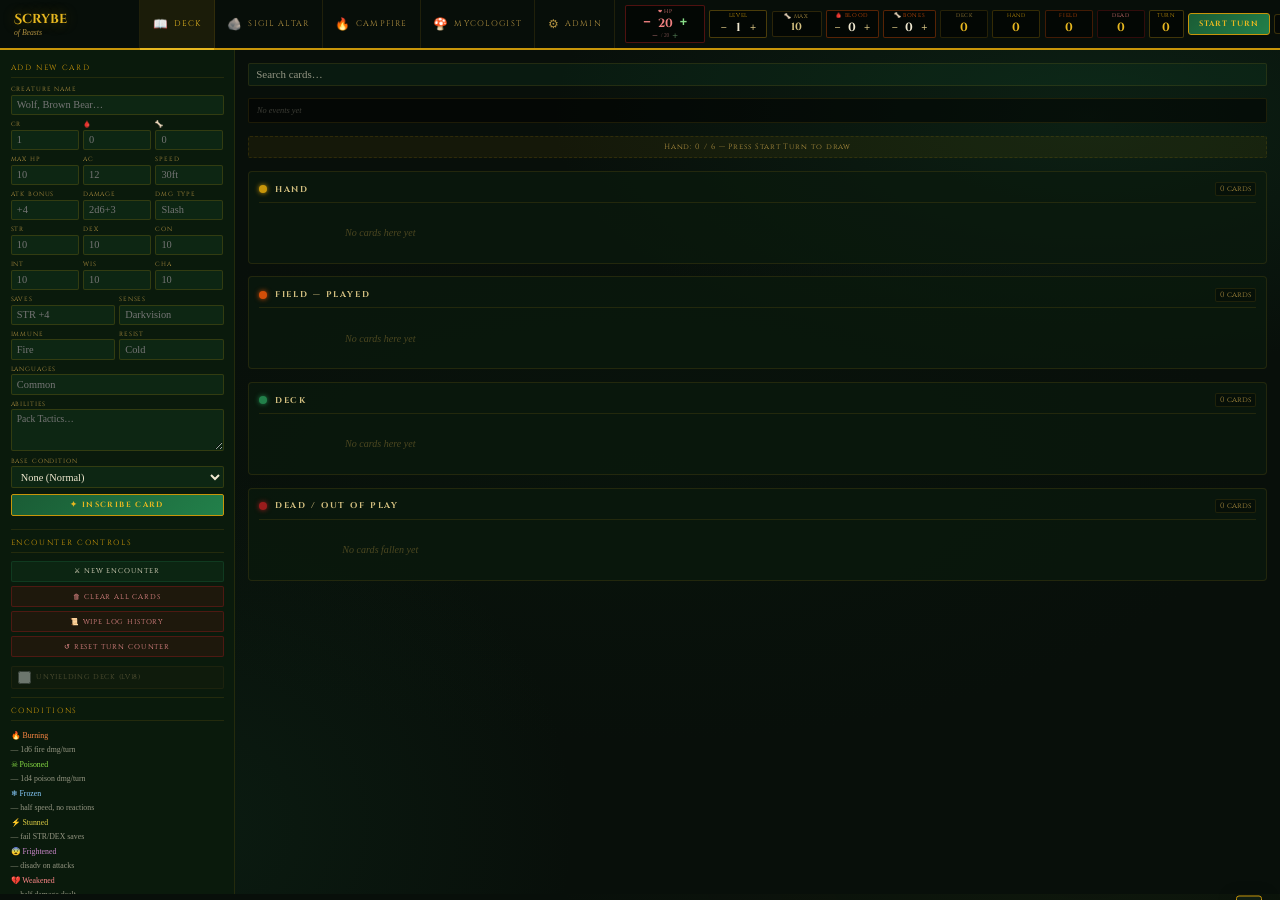
==== The Scrybe of Beasts Manager.html @ 859b5b0d "Inital ush" ====
<!DOCTYPE html>
<html lang="en">
<head>
<meta charset="UTF-8">
<meta name="viewport" content="width=device-width, initial-scale=1.0">
<title>Scrybe of Beasts</title>
<link href="https://fonts.googleapis.com/css2?family=Cinzel+Decorative:wght@700&family=Cinzel:wght@400;600;700&family=IM+Fell+English:ital@0;1&display=swap" rel="stylesheet">
<style>
/* ═══════════════════════════════════════════════════════════════════
   ROOT VARIABLES — overridable by admin page
═══════════════════════════════════════════════════════════════════ */
:root {
  --bg:#080f0a; --bg2:#0d1a10; --bg3:#111f14; --panel:#0a1a0c;
  --bord:rgba(180,140,20,0.35); --bord2:rgba(180,140,20,0.15);
  --gold:#c8960a; --gold2:#e8b820;
  --forest:#1a5c35; --canopy:#22804a;
  --ember:#d44e08; --amber:#e07020;
  --blood:#9b1c1c; --blood2:#c02020;
  --parch:#e8d8a8; --parch2:#d4c080; --parch3:#b09040;
  --ink:#1a1206; --white:#f0e8d0; --dim:rgba(240,232,208,0.6);
  --sigblue:#4a90d9; --sigblue2:#7ab8f5;
  --font-display:'Cinzel Decorative',cursive;
  --font-title:'Cinzel',serif;
  --font-body:'IM Fell English',serif;
  --font-size-base:14px;
}
*{margin:0;padding:0;box-sizing:border-box;}
html{font-size:var(--font-size-base);}

body{
  background:var(--bg);
  background-image:
    radial-gradient(ellipse 80% 60% at 15% 10%,rgba(26,92,53,.18) 0%,transparent 70%),
    radial-gradient(ellipse 60% 80% at 85% 90%,rgba(64,83,27,.12) 0%,transparent 70%);
  font-family:var(--font-body);
  color:var(--white);
  min-height:100vh;
  overflow-x:hidden;
  user-select:none;
}

/* ═══ NAV ═══════════════════════════════════════════════════════════ */
.nav {
  position:sticky; top:0; z-index:200;
  background:rgba(8,15,10,.98);
  border-bottom:2px solid var(--gold);
  display:flex; align-items:stretch;
  backdrop-filter:blur(8px);
}
.nav-brand {
  padding:.5rem 1rem;
  display:flex; flex-direction:column; justify-content:center;
  border-right:1px solid var(--bord2);
  min-width:140px;
}
.nav-brand h1{font-family:var(--font-display);font-size:.95rem;color:var(--gold2);text-shadow:0 0 14px rgba(200,150,10,.4);}
.nav-brand p{font-size:.55rem;color:var(--parch3);font-style:italic;}
.nav-tabs{display:flex;flex:1;}
.nav-tab{
  display:flex; align-items:center; gap:.35rem;
  padding:.5rem .9rem;
  font-family:var(--font-title); font-size:.58rem; letter-spacing:.14em; text-transform:uppercase;
  color:var(--parch3); cursor:pointer; border:none; background:transparent;
  border-right:1px solid var(--bord2);
  transition:all .2s; white-space:nowrap; position:relative;
}
.nav-tab:hover{color:var(--gold2);background:rgba(200,150,10,.07);}
.nav-tab.active{color:var(--gold2);background:rgba(200,150,10,.1);}
.nav-tab.active::after{
  content:''; position:absolute; bottom:-2px; left:0; right:0; height:2px;
  background:var(--gold2);
}
.nav-tab .tab-icon{font-size:.85rem;}
.nav-right{display:flex;align-items:center;gap:.3rem;padding:.35rem .7rem;margin-left:auto;}

/* resource pills in nav */
.resbox{display:flex;flex-direction:column;align-items:center;background:rgba(0,0,0,.5);border:1px solid rgba(212,78,8,.4);border-radius:2px;padding:.12rem .4rem;min-width:40px;}
.resbox label{font-family:var(--font-title);font-size:.4rem;letter-spacing:.12em;color:var(--ember);text-transform:uppercase;}
.resctr{display:flex;align-items:center;gap:.1rem;}
.resctr button{background:none;border:none;color:var(--parch2);cursor:pointer;font-size:.75rem;line-height:1;padding:0 2px;transition:color .15s;}
.resctr button:hover{color:var(--white);}
.resctr span{font-family:var(--font-title);font-size:.85rem;font-weight:700;color:var(--white);min-width:1.2rem;text-align:center;}
.turnbox{display:flex;flex-direction:column;align-items:center;background:rgba(0,0,0,.5);border:1px solid var(--bord);border-radius:2px;padding:.12rem .5rem;}
.turnbox label{font-family:var(--font-title);font-size:.4rem;letter-spacing:.12em;color:var(--gold);text-transform:uppercase;}
.tnum{font-family:var(--font-title);font-size:.85rem;font-weight:700;color:var(--gold2);min-width:1.3rem;text-align:center;}
.btn-nav{background:linear-gradient(135deg,var(--forest),var(--canopy));border:1px solid var(--gold);border-radius:3px;color:var(--gold2);cursor:pointer;font-family:var(--font-title);font-size:.54rem;font-weight:700;letter-spacing:.14em;padding:.35rem .7rem;text-transform:uppercase;white-space:nowrap;transition:all .2s;}
.btn-nav:hover{box-shadow:0 0 10px rgba(200,150,10,.3);}
.btn-nav.active{background:linear-gradient(135deg,#5a1000,#8b1a00);border-color:var(--ember);color:var(--white);animation:pred 1.8s ease-in-out infinite;}
@keyframes pred{0%,100%{box-shadow:0 0 5px rgba(212,78,8,.3);}50%{box-shadow:0 0 18px rgba(212,78,8,.7);}}

/* ═══ PAGES ══════════════════════════════════════════════════════════ */
.page{display:none;min-height:calc(100vh - 56px);}
.page.active{display:flex;}

/* ═══════════════════ DECK MANAGER PAGE ══════════════════════════════ */
#page-deck{flex-direction:row;background:radial-gradient(ellipse 70% 50% at 85% 8%,rgba(26,92,53,.22) 0%,transparent 60%),radial-gradient(ellipse 50% 70% at 15% 92%,rgba(26,92,53,.16) 0%,transparent 60%);}

aside{background:var(--panel);border-right:1px solid var(--bord2);padding:.9rem .75rem;position:sticky;top:56px;height:calc(100vh - 56px);overflow-y:auto;scrollbar-width:thin;scrollbar-color:var(--forest) transparent;width:235px;flex-shrink:0;}
.stitle{font-family:var(--font-title);font-size:.54rem;letter-spacing:.22em;color:var(--gold);text-transform:uppercase;margin-bottom:.55rem;padding-bottom:.3rem;border-bottom:1px solid var(--bord2);}
.fg{display:flex;flex-direction:column;gap:.1rem;flex:1;}
.fg label{font-family:var(--font-title);font-size:.44rem;letter-spacing:.14em;color:var(--parch3);text-transform:uppercase;}
.fg input,.fg select,.fg textarea{background:rgba(26,92,53,.2);border:1px solid rgba(200,150,10,.2);border-radius:2px;color:var(--white);font-family:var(--font-body);font-size:.74rem;padding:.26rem .38rem;width:100%;outline:none;transition:border-color .2s;}
.fg input:focus,.fg select:focus,.fg textarea:focus{border-color:rgba(200,150,10,.55);}
.fg select option{background:#0a180c;color:var(--white);}
.fg textarea{resize:vertical;min-height:42px;font-size:.68rem;}
.fr{display:flex;gap:.28rem;}
.aform{display:flex;flex-direction:column;gap:.38rem;margin-bottom:.9rem;}
.btn-add{background:linear-gradient(135deg,var(--forest),var(--canopy));border:1px solid var(--gold);border-radius:2px;color:var(--gold2);cursor:pointer;font-family:var(--font-title);font-size:.54rem;font-weight:700;letter-spacing:.18em;padding:.38rem;text-transform:uppercase;width:100%;transition:all .18s;}
.btn-add:hover{box-shadow:0 0 10px rgba(200,150,10,.2);}
.divhr{border:none;border-top:1px solid var(--bord2);margin:.58rem 0;}
.bside{width:100%;background:rgba(26,92,53,.18);border:1px solid rgba(26,92,53,.38);border-radius:2px;color:var(--white);cursor:pointer;font-family:var(--font-title);font-size:.5rem;letter-spacing:.12em;padding:.33rem;text-transform:uppercase;margin-bottom:.28rem;transition:all .18s;}
.bside:hover{background:rgba(26,92,53,.42);}
.bside.dng{background:rgba(120,20,20,.18);border-color:rgba(155,28,28,.38);color:#f09090;}
.bside.dng:hover{background:rgba(155,28,28,.38);}
.cref{font-size:.56rem;color:var(--dim);line-height:1.85;}
.cref span{display:block;}

.content{padding:.9rem;display:flex;flex-direction:column;gap:.9rem;flex:1;min-width:0;}
.sinput{width:100%;background:rgba(26,92,53,.15);border:1px solid var(--bord2);border-radius:2px;color:var(--white);font-family:var(--font-body);font-size:.78rem;padding:.33rem .55rem;outline:none;}
.sinput::placeholder{color:var(--dim);}
.logp{background:rgba(0,0,0,.5);border:1px solid var(--bord2);border-radius:2px;padding:.35rem .6rem;max-height:68px;overflow-y:auto;scrollbar-width:thin;scrollbar-color:var(--forest) transparent;}
.ll{font-size:.6rem;color:var(--dim);line-height:1.58;}
.lt{color:var(--gold);font-family:var(--font-title);font-size:.46rem;margin-right:.28rem;opacity:.7;}
.dbar{background:rgba(200,150,10,.07);border:1px dashed rgba(200,150,10,.28);border-radius:2px;text-align:center;padding:.36rem;font-family:var(--font-title);font-size:.54rem;letter-spacing:.12em;color:var(--gold);}
.dbar.full{border-color:rgba(212,78,8,.35);color:var(--ember);background:rgba(212,78,8,.06);}
.dbar.drawn{border-color:rgba(26,92,53,.4);color:var(--canopy);background:rgba(26,92,53,.07);}
.dbar.noturn{border-color:rgba(200,150,10,.15);color:var(--parch3);}

/* zones */
.zone{background:rgba(10,26,14,.7);border:1px solid var(--bord2);border-radius:4px;padding:.75rem;}
.zhd{display:flex;align-items:center;gap:.55rem;margin-bottom:.75rem;padding-bottom:.4rem;border-bottom:1px solid var(--bord2);}
.zdot{width:8px;height:8px;border-radius:50%;flex-shrink:0;}
.zone-deck .zdot{background:var(--canopy);box-shadow:0 0 5px var(--canopy);}
.zone-hand .zdot{background:var(--gold);box-shadow:0 0 5px var(--gold);}
.zone-played .zdot{background:var(--ember);box-shadow:0 0 5px var(--ember);}
.zone-dead .zdot{background:var(--blood);box-shadow:0 0 5px var(--blood);}
.zhd h2{font-family:var(--font-title);font-size:.6rem;letter-spacing:.22em;text-transform:uppercase;color:var(--parch2);flex:1;}
.zcnt{font-family:var(--font-title);font-size:.54rem;color:var(--parch3);background:rgba(0,0,0,.3);border:1px solid var(--bord2);border-radius:2px;padding:.07rem .3rem;}
.cgrid{display:grid;grid-template-columns:repeat(auto-fill,minmax(200px,1fr));gap:.65rem;}
.ez{text-align:center;font-style:italic;color:var(--parch3);opacity:.4;font-size:.72rem;padding:1rem;}

/* ═══════════════════════════════════════════════════════════════════
   CARD — shared across all pages
═══════════════════════════════════════════════════════════════════ */
.card{
  background:linear-gradient(160deg,#1c2e1c,#161e16);
  border:1px solid rgba(140,110,20,.4);
  border-radius:4px; color:var(--white);
  position:relative; overflow:hidden;
  transition:transform .15s,box-shadow .15s;
  cursor:grab;
}
.card:hover{transform:translateY(-2px);box-shadow:0 6px 20px rgba(0,0,0,.6);}
.card.combined{border-color:var(--gold);box-shadow:0 0 8px rgba(200,150,10,.25);}
.card.cdead{opacity:.7;filter:grayscale(.5);}

/* ── CARD DEATH ANIMATION (fade-to-black then out, used everywhere) ── */
@keyframes card-die-fade {
  0%   { filter:none; opacity:1; }
  30%  { filter:brightness(0) saturate(0); opacity:1; }
  60%  { filter:brightness(0) saturate(0); opacity:1; }
  100% { filter:brightness(0) saturate(0); opacity:0; transform:scale(.92); }
}
.card.dying {
  animation: card-die-fade 1.2s ease-in forwards;
  pointer-events:none;
}

/* ── CARD FLIP ANIMATION (360° horizontal flip — used for buffs) ── */
@keyframes card-flip-360 {
  0%   { transform:rotateY(0deg); }
  50%  { transform:rotateY(180deg); }
  100% { transform:rotateY(360deg); }
}
.card.flipping {
  animation: card-flip-360 .7s ease-in-out forwards;
  transform-style:preserve-3d;
}

/* condition animations */
.c-burning    { animation: card-shake-burn 2.2s ease-in-out infinite; }
.c-stunned    { animation: card-shake-stun 0.45s ease-in-out infinite; }
.c-frightened { animation: card-shake-fear 1.6s ease-in-out infinite; }
.c-weakened   { animation: card-fade-weak  3s   ease-in-out infinite; }
.c-invisible  { animation: card-fade-inv   3.2s ease-in-out infinite; }
@keyframes card-shake-burn{0%,100%{transform:translateY(0) rotate(0deg);}15%{transform:translateY(-1px) rotate(-.25deg);}30%{transform:translateY(0) rotate(.2deg);}50%{transform:translateY(-1.5px) rotate(-.3deg);}70%{transform:translateY(.5px) rotate(.15deg);}85%{transform:translateY(-1px) rotate(-.2deg);}}
@keyframes card-shake-stun{0%,100%{transform:translateX(0);}25%{transform:translateX(-2px) rotate(-.5deg);}75%{transform:translateX(2px) rotate(.5deg);}}
@keyframes card-shake-fear{0%,100%{transform:translateY(0);}10%,50%,90%{transform:translateY(-1.5px);}30%,70%{transform:translateY(.8px);}}
@keyframes card-fade-weak{0%,100%{opacity:1;}50%{opacity:.62;}}
@keyframes card-fade-inv{0%,100%{opacity:.97;}50%{opacity:.28;}}

/* ── SMOKED CARD ── */
.card.csmoked { filter:saturate(0.18) brightness(0.8); }
.card.csmoked::before { content:''; position:absolute; inset:0; pointer-events:none; z-index:1; border-radius:3px; background:radial-gradient(ellipse at 30% 80%,rgba(80,60,40,.55) 0%,transparent 55%),radial-gradient(ellipse at 70% 90%,rgba(60,50,30,.45) 0%,transparent 50%); border:1.5px solid rgba(100,80,50,.8)!important; box-shadow:inset 0 0 18px rgba(40,30,20,.6),0 0 6px rgba(60,40,20,.4); }

/* condition overlays (CSS only — classes applied dynamically) */
.cov{position:absolute;inset:0;pointer-events:none;border-radius:3px;z-index:2;}
.cov-Burning{background:linear-gradient(180deg,rgba(212,78,8,0) 55%,rgba(212,78,8,.12) 80%,rgba(212,78,8,.22) 100%);box-shadow:inset 0 0 14px rgba(212,78,8,.18),0 0 8px rgba(212,78,8,.5);border:1.5px solid rgba(212,78,8,.7);animation:ov-fire 1.8s ease-in-out infinite;}
@keyframes ov-fire{0%,100%{opacity:.8;box-shadow:inset 0 0 10px rgba(212,78,8,.15),0 0 6px rgba(212,78,8,.45);}25%{opacity:1;box-shadow:inset 0 0 20px rgba(212,78,8,.28),0 0 14px rgba(212,78,8,.7);}50%{opacity:.75;box-shadow:inset 0 0 8px rgba(212,78,8,.1),0 0 5px rgba(212,78,8,.35);}75%{opacity:1;box-shadow:inset 0 0 24px rgba(212,78,8,.32),0 0 16px rgba(212,78,8,.75);}}
.cov-Poisoned{background:linear-gradient(180deg,rgba(60,160,20,0) 40%,rgba(60,160,20,.08) 70%,rgba(60,160,20,.18) 100%);box-shadow:inset 0 0 10px rgba(60,160,20,.12),0 0 6px rgba(60,160,20,.4);border:1.5px solid rgba(80,160,40,.6);animation:ov-poison 2.8s ease-in-out infinite;}
@keyframes ov-poison{0%,100%{opacity:.7;}50%{opacity:1;box-shadow:inset 0 0 16px rgba(60,160,20,.2),0 0 12px rgba(60,160,20,.55);}}
.cov-Frozen{background:radial-gradient(ellipse at 50% 50%,rgba(100,200,255,0) 30%,rgba(100,200,255,.06) 70%,rgba(100,200,255,.16) 100%);box-shadow:inset 0 0 18px rgba(100,190,255,.15),0 0 8px rgba(100,190,255,.45);border:1.5px solid rgba(100,180,255,.65);animation:ov-freeze 3s ease-in-out infinite;}
@keyframes ov-freeze{0%,100%{opacity:.75;}50%{opacity:1;box-shadow:inset 0 0 22px rgba(100,190,255,.22),0 0 14px rgba(100,190,255,.6);}}
.cov-Stunned{background:radial-gradient(ellipse at 50% 40%,rgba(220,180,0,.1) 0%,rgba(220,180,0,0) 70%);box-shadow:inset 0 0 8px rgba(220,180,0,.12),0 0 6px rgba(220,180,0,.4);border:1.5px solid rgba(200,160,40,.65);animation:ov-stun .45s ease-in-out infinite;}
@keyframes ov-stun{0%,100%{opacity:.5;}50%{opacity:1;box-shadow:inset 0 0 20px rgba(220,200,0,.25),0 0 18px rgba(220,200,0,.6);}}
.cov-Blessed{background:radial-gradient(ellipse at 50% 50%,rgba(220,190,60,.08) 0%,rgba(220,190,60,0) 70%);box-shadow:inset 0 0 16px rgba(220,190,60,.1),0 0 10px rgba(220,190,60,.45);border:1.5px solid rgba(220,190,60,.7);animation:ov-bless 2.5s ease-in-out infinite;}
@keyframes ov-bless{0%,100%{opacity:.7;}50%{opacity:1;box-shadow:inset 0 0 22px rgba(220,190,60,.18),0 0 20px rgba(220,190,60,.65);}}
.cov-Frightened{background:radial-gradient(ellipse at 50% 100%,rgba(140,40,140,.14) 0%,rgba(140,40,140,0) 65%);box-shadow:inset 0 0 12px rgba(140,40,140,.14),0 0 7px rgba(140,40,140,.4);border:1.5px solid rgba(160,60,160,.6);animation:ov-fear 1.5s ease-in-out infinite;}
@keyframes ov-fear{0%,100%{opacity:.65;}40%{opacity:1;box-shadow:inset 0 0 18px rgba(140,40,140,.22),0 0 14px rgba(140,40,140,.6);}70%{opacity:.5;}}
.cov-Weakened{background:radial-gradient(ellipse at 50% 50%,rgba(155,28,28,.1) 0%,rgba(155,28,28,0) 70%);box-shadow:inset 0 0 10px rgba(155,28,28,.14),0 0 6px rgba(155,28,28,.38);border:1.5px solid rgba(155,28,28,.6);animation:ov-weak 3s ease-in-out infinite;}
@keyframes ov-weak{0%,100%{opacity:1;}50%{opacity:.45;}}
.cov-Regenerating{background:radial-gradient(ellipse at 50% 50%,rgba(26,160,70,.1) 0%,rgba(26,160,70,0) 68%);box-shadow:inset 0 0 14px rgba(26,160,70,.12),0 0 8px rgba(26,160,70,.42);border:1.5px solid rgba(30,160,80,.62);animation:ov-regen 2s ease-in-out infinite;}
@keyframes ov-regen{0%,100%{opacity:.6;}50%{opacity:1;box-shadow:inset 0 0 22px rgba(26,160,70,.2),0 0 16px rgba(26,160,70,.58);}}
.cov-Invisible{background:linear-gradient(125deg,rgba(140,140,220,0) 0%,rgba(140,140,220,.1) 45%,rgba(140,140,220,0) 100%);background-size:200% 200%;box-shadow:inset 0 0 10px rgba(140,140,220,.1),0 0 6px rgba(120,120,200,.35);border:1.5px solid rgba(120,120,200,.5);animation:ov-invis 3.2s ease-in-out infinite;}
@keyframes ov-invis{0%,100%{opacity:.9;background-position:0% 50%;}25%{opacity:.15;}50%{opacity:.8;background-position:100% 50%;}75%{opacity:.1;}}
.cov-Smoked{background:repeating-linear-gradient(42deg,rgba(30,20,10,0) 0px,rgba(30,20,10,.04) 2px,rgba(30,20,10,0) 4px),radial-gradient(ellipse at 50% 100%,rgba(60,40,20,.3) 0%,transparent 70%);box-shadow:inset 0 0 14px rgba(40,30,10,.35),0 0 5px rgba(60,40,20,.25);border:1.5px solid rgba(100,80,50,.7);animation:ov-smoke 4s ease-in-out infinite;z-index:3;}
@keyframes ov-smoke{0%,100%{opacity:.8;}50%{opacity:.5;}}

/* particles */
.cpart{position:absolute;pointer-events:none;z-index:3;font-size:9px;line-height:1;}
.cpart-Burning-0{bottom:2px;right:4px;animation:part-rise 2s ease-in-out infinite 0s;}
.cpart-Burning-1{bottom:6px;right:10px;animation:part-rise 2s ease-in-out infinite .5s;opacity:.6;}
.cpart-Burning-2{bottom:2px;right:16px;animation:part-rise 2s ease-in-out infinite 1s;opacity:.4;}
.cpart-Poisoned-0{top:2px;left:4px;animation:part-drip 2.5s ease-in-out infinite 0s;}
.cpart-Poisoned-1{top:2px;left:12px;animation:part-drip 2.5s ease-in-out infinite .8s;opacity:.65;}
.cpart-Frozen-0{top:3px;right:4px;animation:part-drift 3s ease-in-out infinite 0s;}
.cpart-Frozen-1{top:3px;left:4px;animation:part-drift 3s ease-in-out infinite 1s;opacity:.55;}
.cpart-Stunned-0{top:2px;left:2px;animation:part-zap .45s ease-in-out infinite 0s;}
.cpart-Stunned-1{bottom:2px;right:2px;animation:part-zap .45s ease-in-out infinite .22s;opacity:.6;}
.cpart-Blessed-0{top:2px;right:3px;animation:part-spin 3s linear infinite 0s;}
.cpart-Blessed-1{bottom:2px;left:3px;animation:part-spin 3s linear infinite 1.5s;opacity:.6;}
.cpart-Frightened-0{bottom:2px;left:3px;animation:part-throb 1.5s ease-in-out infinite 0s;}
.cpart-Frightened-1{top:2px;right:3px;animation:part-throb 1.5s ease-in-out infinite .75s;opacity:.55;}
.cpart-Weakened-0{top:2px;right:4px;animation:part-drip 3s ease-in-out infinite 0s;}
.cpart-Weakened-1{top:2px;right:12px;animation:part-drip 3s ease-in-out infinite 1.2s;opacity:.6;}
.cpart-Regenerating-0{bottom:2px;left:4px;animation:part-rise 2s ease-in-out infinite 0s;}
.cpart-Regenerating-1{bottom:6px;left:12px;animation:part-rise 2s ease-in-out infinite .7s;opacity:.6;}
.cpart-Invisible-0{top:2px;right:3px;animation:part-ghost 3.2s ease-in-out infinite 0s;}
.cpart-Invisible-1{bottom:2px;left:3px;animation:part-ghost 3.2s ease-in-out infinite 1.6s;opacity:.5;}
.cpart-Smoked-0{bottom:3px;left:20%;animation:smoke-rise 3s ease-in-out infinite 0s;}
.cpart-Smoked-1{bottom:3px;left:50%;animation:smoke-rise 3s ease-in-out infinite 1s;opacity:.7;}
.cpart-Smoked-2{bottom:3px;left:75%;animation:smoke-rise 3s ease-in-out infinite 1.8s;opacity:.5;}
@keyframes part-rise{0%,100%{transform:translateY(0);opacity:.7;}50%{transform:translateY(-5px);opacity:.2;}}
@keyframes part-drip{0%,100%{transform:translateY(0);opacity:.8;}50%{transform:translateY(5px);opacity:.2;}}
@keyframes part-drift{0%,100%{transform:translateX(0);opacity:.7;}50%{transform:translateX(4px);opacity:.25;}}
@keyframes part-zap{0%,100%{opacity:.8;transform:scale(1);}50%{opacity:.1;transform:scale(1.4);}}
@keyframes part-spin{0%{transform:rotate(0deg);}100%{transform:rotate(360deg);}}
@keyframes part-throb{0%,100%{transform:scale(1);opacity:.7;}50%{transform:scale(1.3);opacity:1;}}
@keyframes part-ghost{0%,100%{opacity:.7;}50%{opacity:.05;}}
@keyframes smoke-rise{0%{transform:translateY(0) scaleX(1);opacity:.8;}40%{transform:translateY(-8px) scaleX(1.3);opacity:.5;}80%{transform:translateY(-16px) scaleX(1.8);opacity:.15;}100%{transform:translateY(-20px) scaleX(2);opacity:0;}}

/* card parts */
.ctop{background:rgba(0,0,0,.45);padding:.3rem .48rem;display:flex;justify-content:space-between;align-items:flex-start;gap:.28rem;border-bottom:1px solid rgba(140,110,20,.3);}
.cname{font-family:var(--font-title);font-size:.64rem;font-weight:700;color:var(--gold2);letter-spacing:.04em;line-height:1.2;flex:1;}
.cbadges{display:flex;flex-direction:column;gap:2px;align-items:flex-end;}
.badge{font-family:var(--font-title);font-size:.38rem;letter-spacing:.08em;text-transform:uppercase;padding:1px 3px;border-radius:2px;font-weight:700;white-space:nowrap;}
.badge-comb{background:rgba(212,78,8,.7);color:#fff;}
.badge-bc{font-size:.38rem;padding:1px 3px;border-radius:2px;font-family:var(--font-title);font-weight:700;letter-spacing:.07em;text-transform:uppercase;}
.badge-smoked{background:rgba(80,60,30,.85);color:#c8a870;font-family:var(--font-title);font-size:.38rem;letter-spacing:.08em;text-transform:uppercase;padding:1px 4px;border-radius:2px;font-weight:700;white-space:nowrap;border:1px solid rgba(120,90,40,.5);}
.ccost{background:rgba(0,0,0,.3);padding:.22rem .48rem;display:flex;gap:.55rem;border-bottom:1px solid rgba(140,110,20,.2);flex-wrap:wrap;}
.ci{display:flex;align-items:center;gap:.18rem;}
.cl{font-family:var(--font-title);font-size:.4rem;letter-spacing:.1em;text-transform:uppercase;color:var(--parch3);}
.vb{color:#e05050;font-family:var(--font-title);font-size:.65rem;font-weight:700;}
.vo{color:#c0a060;font-family:var(--font-title);font-size:.65rem;font-weight:700;}
.vg{color:#80c080;font-family:var(--font-title);font-size:.65rem;font-weight:700;}
.cbody{padding:.38rem .48rem;display:flex;flex-direction:column;gap:.26rem;}
.sgrid{display:grid;grid-template-columns:repeat(4,1fr);gap:.1rem;background:rgba(0,0,0,.35);border-radius:2px;padding:.22rem;}
.estats{display:grid;grid-template-columns:repeat(3,1fr);gap:.1rem;background:rgba(0,0,0,.22);border-radius:2px;padding:.2rem;border:1px solid rgba(140,110,20,.1);}
.si{display:flex;flex-direction:column;align-items:center;gap:1px;}
.sk{font-family:var(--font-title);font-size:.38rem;letter-spacing:.08em;text-transform:uppercase;color:var(--parch3);}
.sv{font-family:var(--font-title);font-size:.7rem;font-weight:700;color:var(--parch2);line-height:1;}
.hpa{display:flex;align-items:center;gap:.28rem;}
.hplbl{font-family:var(--font-title);font-size:.4rem;letter-spacing:.1em;text-transform:uppercase;color:var(--parch3);white-space:nowrap;}
.hpw{flex:1;height:5px;background:rgba(0,0,0,.4);border-radius:3px;overflow:hidden;}
.hpb{height:100%;background:linear-gradient(90deg,var(--blood),var(--blood2));border-radius:3px;transition:width .25s;}
.hpc{display:flex;align-items:center;gap:.12rem;}
.hpc button{background:none;border:1px solid rgba(255,255,255,.15);border-radius:2px;cursor:pointer;font-size:.58rem;width:14px;height:14px;display:flex;align-items:center;justify-content:center;color:var(--parch2);transition:background .1s;}
.hpc button:hover{background:rgba(255,255,255,.1);}
.hpv{font-family:var(--font-title);font-size:.64rem;font-weight:700;min-width:1.25rem;text-align:center;color:#f08080;}
.abils{font-size:.6rem;font-style:italic;color:var(--parch2);line-height:1.48;border-top:1px solid rgba(140,110,20,.18);padding-top:.22rem;}
.sigab{color:var(--sigblue2);font-weight:600;}
.ctag{font-family:var(--font-title);font-size:.4rem;letter-spacing:.09em;text-transform:uppercase;padding:2px 4px;border-radius:2px;font-weight:700;}
.cn-Normal{background:rgba(26,92,53,.25);color:#80d080;}
.cn-Burning{background:rgba(212,78,8,.25);color:#ff8844;}
.cn-Poisoned{background:rgba(60,130,30,.3);color:#88dd44;}
.cn-Frozen{background:rgba(80,150,220,.25);color:#88ccff;}
.cn-Stunned{background:rgba(200,160,20,.25);color:#ddcc44;}
.cn-Frightened{background:rgba(140,50,140,.3);color:#cc88cc;}
.cn-Weakened{background:rgba(155,28,28,.3);color:#ff8888;}
.cn-Blessed{background:rgba(220,190,60,.25);color:#ffdd88;}
.cn-Regenerating{background:rgba(26,140,60,.3);color:#66ff99;}
.cn-Invisible{background:rgba(100,100,180,.25);color:#aaaaff;}
.csel{flex:1;background:rgba(0,0,0,.4);border:1px solid rgba(140,110,20,.22);border-radius:2px;color:var(--white);font-family:var(--font-body);font-size:.6rem;padding:.15rem .3rem;outline:none;cursor:pointer;}
.csel option{background:#0a180c;}
.cstack{display:flex;flex-direction:column;gap:.22rem;}
.cstack-row{display:flex;align-items:center;gap:.28rem;flex-wrap:wrap;}
.cdur{font-family:var(--font-title);font-size:.42rem;color:var(--amber);background:rgba(0,0,0,.3);border:1px solid rgba(224,112,32,.3);border-radius:2px;padding:2px 5px;white-space:nowrap;}
.cdur.infinite{color:var(--parch3);border-color:rgba(180,140,20,.25);}
.cdur.expiring{color:#ff8844;border-color:rgba(212,78,8,.5);}
.rem-cond{background:none;border:none;color:#f08080;cursor:pointer;font-size:.65rem;line-height:1;padding:0 2px;opacity:.7;}
.rem-cond:hover{opacity:1;}
.addcond{display:flex;gap:.22rem;margin-top:.12rem;}
.addcond select{flex:2;background:rgba(0,0,0,.4);border:1px solid rgba(140,110,20,.2);border-radius:2px;color:var(--white);font-family:var(--font-body);font-size:.6rem;padding:.15rem .28rem;outline:none;}
.addcond select option{background:#0a180c;}
.addcond input{flex:1;background:rgba(0,0,0,.4);border:1px solid rgba(140,110,20,.2);border-radius:2px;color:var(--white);font-family:var(--font-title);font-size:.6rem;padding:.15rem .28rem;outline:none;min-width:0;}
.addcond button{background:rgba(26,92,53,.3);border:1px solid rgba(26,92,53,.5);border-radius:2px;color:var(--parch2);cursor:pointer;font-family:var(--font-title);font-size:.5rem;padding:.15rem .32rem;transition:all .15s;white-space:nowrap;}
.addcond button:hover{background:rgba(26,92,53,.55);}
.acb{display:flex;align-items:center;gap:.22rem;flex-wrap:wrap;}
.al{font-family:var(--font-title);font-size:.38rem;letter-spacing:.08em;text-transform:uppercase;color:var(--parch3);}
.ap{width:11px;height:11px;border-radius:50%;border:1.5px solid var(--forest);cursor:pointer;transition:all .15s;background:transparent;}
.ap.used{background:var(--forest);}
.ap.rea{border-color:var(--amber);}
.ap.rea.used{background:var(--amber);}
.cbtns{display:flex;gap:.2rem;padding:.28rem .48rem;background:rgba(0,0,0,.3);border-top:1px solid rgba(140,110,20,.13);flex-wrap:wrap;}
.cbtns button{background:rgba(26,92,53,.18);border:1px solid rgba(26,92,53,.32);border-radius:2px;color:var(--parch2);cursor:pointer;font-family:var(--font-title);font-size:.44rem;letter-spacing:.07em;padding:.18rem .3rem;text-transform:uppercase;transition:all .14s;flex:1;min-width:28px;display:flex;align-items:center;justify-content:center;gap:2px;}
.cbtns button:hover{background:rgba(26,92,53,.42);color:var(--white);}
.cb-d{background:rgba(120,20,20,.18)!important;border-color:rgba(155,28,28,.32)!important;color:#f08080!important;}
.cb-d:hover{background:rgba(155,28,28,.38)!important;}
.cb-g{background:rgba(180,130,10,.13)!important;border-color:rgba(200,150,10,.28)!important;color:var(--gold)!important;}
.cb-g:hover{background:rgba(200,150,10,.28)!important;color:var(--gold2)!important;}
.cb-k{background:rgba(120,20,20,.2)!important;border-color:rgba(180,30,30,.42)!important;color:#ff7070!important;}
.cb-k:hover{background:rgba(155,28,28,.38)!important;}
.ksym{width:10px;height:12px;display:inline-block;vertical-align:middle;}
.effbar{font-size:.53rem;color:#f0a060;padding:.1rem .48rem;background:rgba(212,78,8,.07);border-top:1px dashed rgba(212,78,8,.2);}
.miscrow{font-size:.52rem;color:var(--dim);line-height:1.6;border-top:1px solid rgba(140,110,20,.1);padding-top:.2rem;}
.miscrow strong{color:var(--parch3);font-style:normal;}

/* campfire result flash */
.campfire-result{position:absolute;inset:0;display:flex;align-items:center;justify-content:center;background:rgba(0,0,0,.75);border-radius:3px;font-family:var(--font-display);font-size:1rem;font-weight:700;pointer-events:none;z-index:10;animation:cfresult-pop .6s ease-out forwards;color:var(--gold2);}
@keyframes cfresult-pop{0%{opacity:0;transform:scale(.7);}30%{opacity:1;transform:scale(1.1);}70%{opacity:1;transform:scale(1);}100%{opacity:0;transform:scale(1);}}

/* dragging */
.card.dragging{opacity:.4;cursor:grabbing;}
.card.drag-over{outline:2px dashed var(--gold2);outline-offset:2px;}
.drop-slot{min-height:120px;border:2px dashed rgba(200,150,10,.3);border-radius:6px;display:flex;align-items:center;justify-content:center;transition:all .2s;position:relative;}
.drop-slot.active{border-color:var(--gold2);background:rgba(200,150,10,.08);}
.drop-slot .slot-label{font-family:var(--font-title);font-size:.6rem;letter-spacing:.15em;color:var(--parch3);text-transform:uppercase;opacity:.6;pointer-events:none;}

/* ═══════════════════ PAGE BLACKOUT ══════════════════════════════════ */
.page-blackout{position:fixed;inset:0;background:#000;z-index:1000;pointer-events:none;opacity:0;transition:opacity .6s;}
.page-blackout.dark{opacity:1;}

/* ═══════════════════════════════════════════════════════════════════
   SIGIL PAGE
═══════════════════════════════════════════════════════════════════ */
#page-sigil{flex-direction:column;background:radial-gradient(ellipse 60% 40% at 50% 15%,rgba(0,200,240,.09) 0%,transparent 55%),radial-gradient(ellipse 40% 50% at 30% 75%,rgba(0,160,200,.05) 0%,transparent 55%),radial-gradient(ellipse at 50% 20%,rgba(20,10,5,0) 0%,rgba(5,3,2,1) 100%);}

.sigil-arena{
  flex:1; display:flex; flex-direction:column; align-items:center;
  padding:1.5rem 1rem 1rem;
  position:relative;
  background:
    radial-gradient(ellipse 80% 40% at 50% 30%, rgba(30,20,10,.9) 0%, transparent 100%),
    url("data:image/svg+xml,%3Csvg width='4' height='4' viewBox='0 0 4 4' xmlns='http://www.w3.org/2000/svg'%3E%3Crect width='1' height='1' fill='rgba(180,120,40,0.03)'/%3E%3C/svg%3E");
}

.sigil-title{font-family:var(--font-display);font-size:1.6rem;color:var(--ember);text-shadow:0 0 30px rgba(212,78,8,.5),0 2px 4px rgba(0,0,0,.8);letter-spacing:.06em;margin-bottom:1.5rem;text-align:center;}

/* Stone altar — built with CSS inspired by the screenshot */
.altar-wrap{
  position:relative;
  width:480px; max-width:96vw;
  display:flex; flex-direction:column; align-items:center;
  gap:.8rem;
  margin-bottom:1.5rem;
}

.altar-bg{
  position:absolute; top:-20px; left:50%; transform:translateX(-50%);
  width:520px; max-width:98vw; height:340px;
  background:
    radial-gradient(ellipse 90% 60% at 50% 60%, rgba(40,35,28,.95) 0%, rgba(20,18,14,.98) 70%, transparent 100%);
  border-radius:50%;
  pointer-events:none; z-index:0;
}

.altar-stones{
  position:relative; z-index:1;
  display:flex; align-items:center; justify-content:center;
  gap:2rem; width:100%;
}

/* The main large centre stone */
.stone-center{
  position:relative;
  width:200px; height:200px;
  background:
    radial-gradient(ellipse at 35% 30%, rgba(100,95,85,.9) 0%, rgba(60,55,45,.95) 40%, rgba(40,38,30,1) 100%);
  clip-path:polygon(10% 5%, 90% 3%, 97% 15%, 100% 50%, 95% 85%, 75% 97%, 25% 98%, 5% 88%, 0% 50%, 3% 15%);
  display:flex; flex-direction:column; align-items:center; justify-content:center;
  box-shadow:
    inset -4px -8px 20px rgba(0,0,0,.6),
    inset 3px 3px 10px rgba(120,110,80,.15),
    0 8px 30px rgba(0,0,0,.8),
    0 0 60px rgba(0,0,0,.5);
}

/* Engraving box on centre stone */
.stone-center::before{
  content:'';
  position:absolute;
  width:100px; height:120px;
  border:2px solid rgba(80,70,50,.6);
  border-radius:4px;
  box-shadow:inset 0 0 8px rgba(0,0,0,.5);
  top:50%; left:50%; transform:translate(-50%,-52%);
}

/* Sacrifice symbol engraving */
.stone-engraving{
  position:relative; z-index:1;
  color:rgba(60,50,35,.9);
  filter:drop-shadow(0 1px 1px rgba(0,0,0,.8));
}

/* Side stones */
.stone-side{
  position:relative;
  width:80px; height:110px;
  background:
    radial-gradient(ellipse at 35% 30%, rgba(90,85,75,.9) 0%, rgba(55,50,40,.95) 50%, rgba(35,33,25,1) 100%);
  clip-path:polygon(15% 5%, 85% 8%, 95% 25%, 98% 75%, 85% 95%, 15% 97%, 3% 78%, 2% 25%);
  box-shadow:
    inset -3px -6px 14px rgba(0,0,0,.5),
    inset 2px 2px 6px rgba(100,90,65,.12),
    0 6px 20px rgba(0,0,0,.7);
  display:flex; align-items:center; justify-content:center;
  font-size:.55rem;
}

.stone-small{
  width:55px; height:75px;
  background:
    radial-gradient(ellipse at 35% 30%, rgba(80,75,65,.9) 0%, rgba(50,46,36,.95) 50%, rgba(30,28,22,1) 100%);
  clip-path:polygon(20% 8%, 80% 6%, 94% 30%, 95% 70%, 80% 94%, 20% 96%, 5% 72%, 4% 28%);
  box-shadow:inset -2px -4px 10px rgba(0,0,0,.5),0 4px 14px rgba(0,0,0,.6);
  display:flex; align-items:center; justify-content:center;
  font-size:.45rem;
}

/* Altar base platform */
.altar-base{
  width:380px; max-width:90vw; height:28px;
  background:
    linear-gradient(180deg, rgba(55,50,38,1) 0%, rgba(35,32,24,1) 100%);
  clip-path:polygon(2% 0%, 98% 0%, 100% 100%, 0% 100%);
  box-shadow:0 6px 20px rgba(0,0,0,.8),inset 0 1px 0 rgba(120,100,60,.2);
  position:relative; z-index:0;
  margin-top:-8px;
}

/* Drop slots on the altar stones */
.altar-slot{
  position:absolute;
  width:88%; height:85%;
  display:flex; align-items:center; justify-content:center;
  z-index:2;
}
.altar-slot .slot-label{
  font-family:var(--font-title); font-size:.52rem; letter-spacing:.12em;
  color:rgba(180,150,80,.5); text-transform:uppercase; text-align:center;
  pointer-events:none; line-height:1.4;
}
.altar-slot.has-card .slot-label{display:none;}
.altar-slot.has-card{pointer-events:none;}

/* Placed card in slot — mini version */
.slot-card-mini{
  width:90px; border-radius:3px; overflow:hidden;
  border:1px solid rgba(200,150,10,.5);
  background:linear-gradient(160deg,#1c2e1c,#161e16);
  cursor:pointer;
  box-shadow:0 2px 8px rgba(0,0,0,.6);
  transition:all .2s;
  font-size:.75rem;
}
.slot-card-mini .scm-name{font-family:var(--font-title);font-size:.55rem;padding:.2rem .3rem;background:rgba(0,0,0,.4);border-bottom:1px solid rgba(140,110,20,.3);color:var(--gold2);white-space:nowrap;overflow:hidden;text-overflow:ellipsis;}
.slot-card-mini .scm-hp{font-family:var(--font-title);font-size:.55rem;padding:.15rem .3rem;color:#f08080;}
.slot-card-mini .scm-cost{font-family:var(--font-title);font-size:.48rem;padding:.1rem .3rem;color:var(--parch3);}
.slot-card-mini:hover{transform:scale(1.05);}

/* Sacrifice button below centre stone */
.sacrifice-btn{
  position:relative; z-index:3;
  width:64px; height:64px; border-radius:50%;
  background:radial-gradient(ellipse at 40% 35%, rgba(120,20,10,.95) 0%, rgba(80,10,5,.98) 60%, rgba(50,5,3,1) 100%);
  border:2px solid rgba(180,30,20,.6);
  cursor:not-allowed; display:flex; align-items:center; justify-content:center;
  box-shadow:0 4px 16px rgba(0,0,0,.7),inset 0 1px 2px rgba(220,80,50,.2);
  transition:all .3s;
  color:rgba(180,80,60,.4);
  margin-top:.5rem;
}
.sacrifice-btn.ready{
  cursor:pointer;
  border-color:rgba(220,80,50,.8);
  color:rgba(220,80,50,.9);
  box-shadow:0 4px 20px rgba(0,0,0,.7),0 0 20px rgba(200,50,20,.3),inset 0 1px 2px rgba(220,80,50,.3);
  animation:sacrifice-pulse 2s ease-in-out infinite;
}
@keyframes sacrifice-pulse{0%,100%{box-shadow:0 4px 20px rgba(0,0,0,.7),0 0 15px rgba(200,50,20,.2);}50%{box-shadow:0 4px 24px rgba(0,0,0,.7),0 0 30px rgba(200,50,20,.5);}}

/* Sacrifice card animation — draw the symbol, then fade */
@keyframes sac-draw{
  0%{stroke-dashoffset:400;opacity:0;}
  20%{opacity:1;}
  70%{stroke-dashoffset:0;opacity:1;}
  100%{stroke-dashoffset:0;opacity:1;}
}
@keyframes sac-fade{
  0%{opacity:1;filter:none;}
  40%{opacity:1;filter:brightness(0) saturate(0);}
  100%{opacity:0;filter:brightness(0) saturate(0);transform:scale(.85);}
}
.card.sacrificing{animation:sac-fade 1.4s ease-in forwards;}
.sac-symbol-overlay{
  position:absolute;inset:0;display:flex;align-items:center;justify-content:center;
  z-index:20;pointer-events:none;
}
.sac-symbol-overlay svg{
  width:60%; height:60%;
}
.sac-symbol-overlay svg path,
.sac-symbol-overlay svg line{
  stroke:#c02020; stroke-width:2.5; fill:none; stroke-linecap:round;
  stroke-dasharray:400; stroke-dashoffset:400;
  animation:sac-draw .8s ease-out .2s forwards;
}

/* ability extract panel */
.extract-panel{
  background:rgba(15,10,5,.9); border:1px solid rgba(140,100,40,.3);
  border-radius:6px; padding:1rem; width:480px; max-width:96vw;
  display:none; flex-direction:column; gap:.6rem;
}
.extract-panel.visible{display:flex;}
.extract-panel h3{font-family:var(--font-title);font-size:.7rem;letter-spacing:.18em;color:var(--amber);text-transform:uppercase;}
.extract-list{display:flex;flex-direction:column;gap:.3rem;}
.extract-option{
  display:flex; align-items:center; gap:.5rem;
  background:rgba(26,92,53,.15); border:1px solid rgba(26,92,53,.3);
  border-radius:3px; padding:.3rem .5rem; cursor:pointer; transition:all .2s;
  font-family:var(--font-body); font-size:.72rem; color:var(--parch2);
}
.extract-option:hover,.extract-option.selected{background:rgba(200,150,10,.15);border-color:rgba(200,150,10,.4);color:var(--gold2);}
.extract-option input[type=radio]{accent-color:var(--gold);margin:0;}

/* sigil deck below */
.sigil-deck-area{
  width:100%; max-width:900px;
  padding:.5rem 1rem;
  background:rgba(5,5,3,.6);
  border-top:1px solid rgba(140,110,20,.15);
}
.sigil-deck-area h4{font-family:var(--font-title);font-size:.6rem;letter-spacing:.18em;color:var(--parch3);text-transform:uppercase;margin-bottom:.5rem;}
.sigil-card-strip{display:flex;gap:.5rem;flex-wrap:wrap;padding:.3rem 0;}

/* ═══════════════════════════════════════════════════════════════════
   CAMPFIRE PAGE
═══════════════════════════════════════════════════════════════════ */
#page-campfire{
  flex-direction:column; align-items:center;
  background:#000; position:relative; overflow:hidden;
}

.campfire-bg{
  position:absolute; inset:0;
  background:radial-gradient(ellipse 60% 80% at 50% 100%, rgba(180,60,0,.25) 0%, rgba(100,30,0,.12) 40%, transparent 70%);
  pointer-events:none; z-index:0;
  opacity:0; transition:opacity 1.5s ease;
}
.campfire-bg.lit{opacity:1;}

/* Ground texture */
.campfire-ground{
  position:absolute; bottom:0; left:0; right:0; height:40%;
  background:linear-gradient(0deg, rgba(30,20,8,.95) 0%, rgba(20,12,4,.9) 60%, transparent 100%);
  pointer-events:none; z-index:1;
}

/* fire glow pulse */
@keyframes fire-glow{
  0%,100%{filter:brightness(1) drop-shadow(0 0 20px rgba(220,100,0,.5));}
  33%{filter:brightness(1.15) drop-shadow(0 0 40px rgba(240,140,0,.7));}
  66%{filter:brightness(.9) drop-shadow(0 0 15px rgba(200,80,0,.4));}
}

.campfire-center{
  position:relative; z-index:2;
  display:flex; flex-direction:column; align-items:center;
  padding-top:3rem; gap:1rem;
  width:100%;
}

.campfire-img-wrap{
  position:relative;
  width:160px; height:160px;
  display:flex; align-items:center; justify-content:center;
  opacity:0; transition:opacity 1.5s ease .5s;
}
.campfire-img-wrap.lit{opacity:1;animation:fire-glow 2.5s ease-in-out infinite;}
.campfire-img-wrap img{width:100%; height:100%; object-fit:contain; filter:invert(1) sepia(1) saturate(3) hue-rotate(10deg);}

/* Campfire floor glow */
.fire-glow-ring{
  position:absolute; bottom:-20px; left:50%; transform:translateX(-50%);
  width:200px; height:40px;
  background:radial-gradient(ellipse, rgba(220,100,0,.4) 0%, transparent 70%);
  pointer-events:none;
  opacity:0; transition:opacity 1.5s ease .5s;
}
.campfire-img-wrap.lit ~ .fire-glow-ring{opacity:1;}

.campfire-slot-area{
  position:relative; z-index:2;
  display:flex; flex-direction:column; align-items:center; gap:.5rem;
}
.campfire-drop-label{
  font-family:var(--font-title); font-size:.6rem; letter-spacing:.14em;
  color:rgba(200,130,50,.6); text-transform:uppercase;
  opacity:0; transition:opacity 1.5s ease .8s;
}
.campfire-drop-label.lit{opacity:1;}

/* Choose button */
.campfire-choose-btn{
  font-family:var(--font-title); font-size:.65rem; letter-spacing:.18em;
  padding:.5rem 1.2rem; text-transform:uppercase; cursor:not-allowed;
  background:rgba(80,40,10,.4); border:1px solid rgba(120,60,20,.3);
  border-radius:3px; color:rgba(180,100,40,.3);
  transition:all .3s; position:relative; z-index:2;
}
.campfire-choose-btn.lit-and-ready{
  cursor:pointer;
  background:linear-gradient(135deg, rgba(180,60,0,.7), rgba(220,100,10,.6));
  border-color:rgba(240,140,40,.7);
  color:var(--gold2);
  box-shadow:0 0 20px rgba(200,80,0,.4);
  animation:cf-btn-glow 2s ease-in-out infinite;
}
@keyframes cf-btn-glow{0%,100%{box-shadow:0 0 15px rgba(200,80,0,.35);}50%{box-shadow:0 0 30px rgba(220,120,0,.6);}}

/* campfire card on fire */
.slot-on-fire{
  position:relative;
  filter:drop-shadow(0 0 8px rgba(220,100,0,.6));
}
.slot-on-fire::after{
  content:'🔥';
  position:absolute; top:-14px; left:50%; transform:translateX(-50%);
  font-size:18px; animation:fire-flicker 1s ease-in-out infinite;
}
@keyframes fire-flicker{0%,100%{transform:translateX(-50%) scaleY(1);}50%{transform:translateX(-50%) scaleY(1.2);}}

.campfire-deck-area{
  position:relative; z-index:2;
  width:100%; max-width:900px;
  padding:.5rem 1rem;
  background:rgba(5,3,1,.7);
  border-top:1px solid rgba(140,80,20,.15);
  margin-top:auto;
}
.campfire-deck-area h4{font-family:var(--font-title);font-size:.6rem;letter-spacing:.18em;color:var(--parch3);text-transform:uppercase;margin-bottom:.5rem;}

/* ═══════════════════════════════════════════════════════════════════
   MYCOLOGIST (COMBINING) PAGE
═══════════════════════════════════════════════════════════════════ */
#page-mycologist{
  flex-direction:column; align-items:center;
  background:radial-gradient(ellipse 100% 100% at 50% 100%, rgba(15,30,10,.8) 0%, rgba(5,10,5,1) 100%);
  position:relative;
}

.myco-arena{
  display:flex; flex-direction:column; align-items:center;
  padding:1.5rem 1rem .5rem; gap:1rem; width:100%;
}

.myco-title{font-family:var(--font-display);font-size:1.4rem;color:#7ab860;text-shadow:0 0 20px rgba(80,160,40,.4);letter-spacing:.05em;text-align:center;}

/* Mushroom table — CSS replica of the provided image */
.mushroom-table{
  position:relative;
  display:flex; flex-direction:column; align-items:center;
  width:360px; max-width:96vw;
  gap:0;
}

/* tabletop */
.mushroom-top{
  width:360px; max-width:96vw; height:60px;
  background:
    radial-gradient(ellipse at 50% 30%, rgba(120,75,40,.95) 0%, rgba(80,45,20,.98) 60%, rgba(55,30,12,1) 100%);
  border-radius:50% 50% 48% 48% / 40% 40% 60% 60%;
  box-shadow:
    0 4px 20px rgba(0,0,0,.7),
    inset 0 -6px 16px rgba(0,0,0,.4),
    inset 0 3px 8px rgba(180,120,60,.15);
  display:flex; align-items:center; justify-content:space-evenly;
  padding:0 2rem;
  position:relative; z-index:2;
}

/* Mushroom stem */
.mushroom-stem{
  width:100px; height:120px;
  background:
    radial-gradient(ellipse at 40% 30%, rgba(210,170,120,.9) 0%, rgba(185,145,90,.95) 50%, rgba(160,120,70,1) 100%);
  clip-path:polygon(20% 0%, 80% 0%, 90% 100%, 10% 100%);
  box-shadow:
    inset -4px 0 12px rgba(0,0,0,.3),
    inset 3px 0 8px rgba(255,230,180,.1),
    0 6px 20px rgba(0,0,0,.5);
  position:relative; z-index:1;
}

/* slots on mushroom top */
.myco-slot{
  width:110px; height:50px;
  border:2px dashed rgba(200,150,80,.35); border-radius:4px;
  display:flex; align-items:center; justify-content:center;
  transition:all .2s; position:relative;
  background:rgba(0,0,0,.2);
}
.myco-slot.active{border-color:rgba(200,150,80,.8);background:rgba(200,150,80,.1);}
.myco-slot .slot-lbl{font-family:var(--font-title);font-size:.5rem;color:rgba(200,150,80,.45);text-transform:uppercase;letter-spacing:.1em;}

/* Choose button */
.myco-choose-btn{
  font-family:var(--font-title); font-size:.65rem; letter-spacing:.18em;
  padding:.5rem 1.4rem; text-transform:uppercase; cursor:not-allowed;
  background:rgba(40,60,20,.4); border:1px solid rgba(60,100,30,.3);
  border-radius:3px; color:rgba(100,160,60,.3); transition:all .3s;
  margin-top:.5rem;
}
.myco-choose-btn.ready{
  cursor:pointer;
  background:linear-gradient(135deg, rgba(40,100,20,.7), rgba(60,140,30,.6));
  border-color:rgba(100,200,60,.6); color:#a0f060;
  box-shadow:0 0 20px rgba(60,160,30,.3);
  animation:myco-btn-glow 2s ease-in-out infinite;
}
@keyframes myco-btn-glow{0%,100%{box-shadow:0 0 15px rgba(60,160,30,.25);}50%{box-shadow:0 0 28px rgba(80,200,40,.5);}}

/* Combined card — stitched design */
.card.combined-card{
  border:2px solid var(--gold)!important;
  box-shadow:0 0 16px rgba(200,150,10,.35)!important;
  position:relative;
}
.card.combined-card::after{
  content:'';
  position:absolute; inset:3px;
  border:1px dashed rgba(200,150,10,.35);
  border-radius:3px; pointer-events:none;
  background:
    repeating-linear-gradient(45deg, transparent, transparent 6px, rgba(200,150,10,.04) 6px, rgba(200,150,10,.04) 8px);
}

/* stitch lines around combined card */
.stitch-overlay{
  position:absolute; inset:0; pointer-events:none; z-index:5;
  border:2px solid transparent;
  border-image:repeating-linear-gradient(90deg, rgba(200,150,10,.5) 0px, rgba(200,150,10,.5) 6px, transparent 6px, transparent 10px) 2;
}

.myco-deck-area{
  width:100%; max-width:900px;
  padding:.5rem 1rem;
  background:rgba(3,8,2,.7);
  border-top:1px solid rgba(80,120,40,.15);
  margin-top:auto;
}
.myco-deck-area h4{font-family:var(--font-title);font-size:.6rem;letter-spacing:.18em;color:var(--parch3);text-transform:uppercase;margin-bottom:.5rem;}

/* ═══════════════════════════════════════════════════════════════════
   ADMIN PAGE
═══════════════════════════════════════════════════════════════════ */
#page-admin{
  flex-direction:column;
  background:radial-gradient(ellipse 80% 30% at 50% 0%,rgba(184,134,11,.10) 0%,transparent 50%),radial-gradient(ellipse 40% 40% at 90% 90%,rgba(184,134,11,.06) 0%,transparent 50%),var(--bg2);
  padding:1.5rem;
  overflow-y:auto;
}

.admin-title{font-family:var(--font-display);font-size:1.2rem;color:var(--parch2);margin-bottom:1.5rem;}
.admin-grid{display:grid;grid-template-columns:repeat(auto-fill,minmax(300px,1fr));gap:1rem;}
.admin-section{
  background:rgba(0,0,0,.35); border:1px solid var(--bord2);
  border-radius:4px; padding:1rem;
}
.admin-section h3{font-family:var(--font-title);font-size:.65rem;letter-spacing:.2em;text-transform:uppercase;color:var(--gold);margin-bottom:.8rem;padding-bottom:.4rem;border-bottom:1px solid var(--bord2);}
.admin-row{display:flex;align-items:center;gap:.5rem;margin-bottom:.5rem;flex-wrap:wrap;}
.admin-row label{font-family:var(--font-title);font-size:.52rem;letter-spacing:.1em;text-transform:uppercase;color:var(--parch3);min-width:90px;flex-shrink:0;}
.admin-row input[type=color]{width:36px;height:26px;border:1px solid var(--bord2);border-radius:2px;cursor:pointer;padding:2px;background:transparent;}
.admin-row input[type=range]{flex:1;accent-color:var(--gold);min-width:80px;}
.admin-row input[type=text],.admin-row select{flex:1;background:rgba(26,92,53,.2);border:1px solid rgba(200,150,10,.2);border-radius:2px;color:var(--white);font-family:var(--font-body);font-size:.72rem;padding:.22rem .35rem;outline:none;min-width:0;}
.admin-row input[type=file]{flex:1;font-size:.65rem;color:var(--parch2);}
.admin-val{font-family:var(--font-title);font-size:.6rem;color:var(--gold2);min-width:30px;text-align:right;}
.admin-apply-btn{background:linear-gradient(135deg,var(--forest),var(--canopy));border:1px solid var(--gold);border-radius:2px;color:var(--gold2);cursor:pointer;font-family:var(--font-title);font-size:.52rem;font-weight:700;letter-spacing:.15em;padding:.3rem .7rem;text-transform:uppercase;transition:all .18s;margin-top:.3rem;}
.admin-apply-btn:hover{box-shadow:0 0 8px rgba(200,150,10,.2);}
.admin-note{font-size:.6rem;color:var(--dim);font-style:italic;margin-top:.3rem;}

/* sound triggers table */
.sound-table{width:100%;border-collapse:collapse;font-size:.65rem;}
.sound-table th{font-family:var(--font-title);font-size:.5rem;letter-spacing:.12em;text-transform:uppercase;color:var(--gold);padding:.3rem .4rem;background:rgba(0,0,0,.3);text-align:left;}
.sound-table td{padding:.25rem .4rem;border-bottom:1px solid rgba(140,110,20,.08);color:var(--parch2);vertical-align:middle;}
.sound-table tr:last-child td{border-bottom:none;}
.sound-table input[type=file]{font-size:.6rem;color:var(--parch3);}
.sound-table .vol-wrap{display:flex;align-items:center;gap:.3rem;}
.sound-table input[type=range]{width:70px;accent-color:var(--gold);}

/* ═══ SHARED GLOBALS ═══════════════════════════════════════════════ */
#toast{position:fixed;bottom:1.3rem;right:1.3rem;background:var(--bg3);border:1px solid var(--gold);border-radius:3px;color:var(--white);font-family:var(--font-title);font-size:.6rem;letter-spacing:.09em;padding:.42rem .85rem;transform:translateY(200%);transition:transform .28s;z-index:9999;max-width:240px;text-align:center;box-shadow:0 4px 16px rgba(0,0,0,.5);}
#toast.show{transform:translateY(0);}
#confirmbox{display:none;position:fixed;inset:0;background:rgba(0,0,0,.82);z-index:500;align-items:center;justify-content:center;}
#confirmbox.open{display:flex;}
.cbox{background:var(--bg3);border:2px solid var(--gold);border-radius:4px;padding:1.3rem;max-width:340px;width:90%;text-align:center;}
.cbox h4{font-family:var(--font-display);font-size:.85rem;color:var(--gold2);margin-bottom:.6rem;}
.cbox p{font-size:.72rem;color:var(--dim);margin-bottom:1rem;line-height:1.5;}
.cbox-btns{display:flex;gap:.4rem;}
.cbox-btns button{flex:1;padding:.4rem;border-radius:2px;cursor:pointer;font-family:var(--font-title);font-size:.55rem;letter-spacing:.1em;text-transform:uppercase;border:1px solid;transition:all .15s;}
.cbox-ok{background:var(--blood);border-color:var(--blood2);color:#fff;}
.cbox-ok:hover{background:var(--blood2);}
.cbox-cn{background:transparent;border-color:rgba(255,255,255,.2);color:var(--parch2);}
.moverlay{display:none;position:fixed;inset:0;background:rgba(0,0,0,.8);z-index:200;align-items:center;justify-content:center;}
.moverlay.open{display:flex;}
.modal{background:var(--bg3);border:2px solid var(--gold);border-radius:4px;color:var(--white);padding:1.1rem;max-width:430px;width:92%;max-height:90vh;overflow-y:auto;}
.modal h3{font-family:var(--font-display);font-size:.82rem;color:var(--gold2);margin-bottom:.75rem;border-bottom:1px solid var(--bord2);padding-bottom:.38rem;}
.mbtns{display:flex;gap:.38rem;margin-top:.75rem;}
.mbtns button{flex:1;padding:.38rem;border-radius:2px;cursor:pointer;font-family:var(--font-title);font-size:.52rem;letter-spacing:.1em;text-transform:uppercase;border:1px solid;transition:all .15s;}
.m-ok{background:var(--forest);border-color:var(--canopy);color:var(--white);}
.m-ok:hover{background:var(--canopy);}
.m-cn{background:transparent;border-color:rgba(255,255,255,.2);color:var(--parch2);}

::-webkit-scrollbar{width:4px;}
::-webkit-scrollbar-track{background:transparent;}
::-webkit-scrollbar-thumb{background:var(--forest);border-radius:3px;}
@media(max-width:700px){aside{width:200px;} .cgrid{grid-template-columns:repeat(auto-fill,minmax(160px,1fr));}}

/* ── PAGE AMBIENT GLOWS ─────────────────────────────────────────── */
/* Deck page — warm forest glow overlay using box-shadow on a pseudo */
#page-deck {
  background:
    radial-gradient(ellipse 70% 50% at 85% 8%,  rgba(26,92,53,.22) 0%, transparent 60%),
    radial-gradient(ellipse 50% 70% at 15% 92%, rgba(26,92,53,.16) 0%, transparent 60%),
    radial-gradient(ellipse 60% 40% at 50% 50%, rgba(10,26,14,.4)  0%, transparent 80%),
    var(--bg);
}
/* Sigil page — faint cyan arcane glow (merged with existing bg) */
#page-sigil {
  background:
    radial-gradient(ellipse 70% 40% at 50% 15%, rgba(0,200,220,.10) 0%, transparent 55%),
    radial-gradient(ellipse 50% 60% at 20% 80%, rgba(0,160,200,.07) 0%, transparent 55%),
    radial-gradient(ellipse 80% 40% at 50% 20%, rgba(20,10,5,0)    0%, rgba(5,3,2,1) 100%) !important;
}
/* Admin — faint amber glow */
#page-admin {
  background:
    radial-gradient(ellipse 80% 30% at 50% 0%,  rgba(184,134,11,.10) 0%, transparent 50%),
    radial-gradient(ellipse 40% 40% at 90% 90%, rgba(184,134,11,.06) 0%, transparent 50%),
    var(--bg2);
}
/* Mycologist — lime green spore mist */
#page-mycologist {
  background:
    radial-gradient(ellipse 100% 100% at 50% 100%, rgba(80,180,20,.10) 0%, rgba(40,100,10,.05) 40%, transparent 70%),
    radial-gradient(ellipse 60% 40% at 20% 60%, rgba(60,160,10,.06) 0%, transparent 50%),
    radial-gradient(ellipse 50% 50% at 80% 40%, rgba(100,200,30,.05) 0%, transparent 55%),
    radial-gradient(ellipse 100% 100% at 50% 100%, rgba(15,30,10,.8) 0%, rgba(5,10,5,1) 100%);
}
/* Spore particle animation on myco page */
@keyframes spore-float {
  0%   { transform: translateY(0) translateX(0) scale(1); opacity:.6; }
  33%  { transform: translateY(-30px) translateX(10px) scale(1.2); opacity:.3; }
  66%  { transform: translateY(-55px) translateX(-8px) scale(.8); opacity:.5; }
  100% { transform: translateY(-80px) translateX(5px) scale(.6); opacity:0; }
}
.spore {
  position: fixed;
  width: 6px; height: 6px;
  border-radius: 50%;
  background: rgba(120,220,40,.5);
  box-shadow: 0 0 6px rgba(100,200,30,.6);
  pointer-events: none;
  animation: spore-float linear infinite;
  z-index: 1;
}


/* dying animation applies to slot mini cards in event pages too */
.slot-card-mini.dying,
.slot-on-fire .slot-card-mini.dying {
  animation: card-die-fade 1.2s ease-in forwards !important;
  pointer-events: none;
}

/* Card flip shows back face */
@keyframes card-flip-back-front {
  0%   { transform: rotateY(0deg); }
  49%  { transform: rotateY(90deg); }
  50%  { transform: rotateY(90deg); background-image: var(--card-back-url); background-size: cover; }
  51%  { transform: rotateY(91deg); }
  100% { transform: rotateY(360deg); }
}
.card.flipping-reveal {
  animation: card-flip-back-front .8s ease-in-out forwards;
  transform-style: preserve-3d;
}


/* ── INANIMATE CARDS (Level 20 No Shot) ─────────────── */
.card.inanimate {
  border: 2px dashed rgba(100,180,220,.65) !important;
  background: linear-gradient(160deg, #141e28, #101820) !important;
  box-shadow: 0 0 10px rgba(80,160,220,.15) !important;
}
.card.inanimate .ctop { background: rgba(60,120,160,.35) !important; }
.card.inanimate .cname { color: #a8d8f0 !important; }
/* Crossed-out knife symbol for inanimate cards */
.knife-denied {
  position: relative; display: inline-flex; align-items: center; justify-content: center;
  width: 22px; height: 22px;
}
.knife-denied::after {
  content: '';
  position: absolute;
  width: 130%; height: 2px;
  background: #f08080;
  transform: rotate(-45deg);
  top: 50%; left: -15%;
  border-radius: 1px;
}


#damage-flash{position:fixed;inset:0;background:rgba(180,20,20,0);pointer-events:none;z-index:9998;transition:background .4s ease-out;}
#damage-flash.flash{background:rgba(180,20,20,.28);transition:background .08s ease-in;}

</style>
</head>
<body>


<!-- PAGE BLACKOUT OVERLAY -->
<div class="page-blackout" id="page-blackout"></div>

<!-- NAV -->
<div id="damage-flash"></div>
<nav class="nav">
  <div class="nav-brand"><h1>Scrybe</h1><p>of Beasts</p></div>
  <div class="nav-tabs">
    <button class="nav-tab active" data-page="deck"><span class="tab-icon">📖</span>Deck</button>
    <button class="nav-tab" data-page="sigil"><span class="tab-icon">🪨</span>Sigil Altar</button>
    <button class="nav-tab" data-page="campfire"><span class="tab-icon">🔥</span>Campfire</button>
    <button class="nav-tab" data-page="mycologist"><span class="tab-icon">🍄</span>Mycologist</button>
    <button class="nav-tab" data-page="admin"><span class="tab-icon">⚙</span>Admin</button>
  </div>
  <div class="nav-right">
    <div class="resbox" style="border-color:rgba(155,28,28,.5);min-width:80px;cursor:default" id="player-hp-box">
      <label style="color:#f08080;font-size:.38rem;letter-spacing:.1em">&#10084; HP</label>
      <div class="resctr">
        <button data-fn="playerDmg" style="color:#f08080;font-size:.9rem;font-weight:bold">&#8722;</button>
        <span id="player-hp-cur" style="color:#f08080;font-size:.85rem;font-weight:700;min-width:1.6rem;text-align:center;">20</span>
        <button data-fn="playerHeal" style="color:#88dd88;font-size:.9rem;font-weight:bold">+</button>
      </div>
      <div style="display:flex;align-items:center;gap:2px;justify-content:center;">
        <button data-fn="playerMaxDown" style="background:none;border:none;color:rgba(240,150,150,.5);cursor:pointer;font-size:.7rem;line-height:1;padding:0 1px">&#8722;</button>
        <span style="font-size:.38rem;color:rgba(240,150,150,.45)">/ <span id="player-hp-max">20</span></span>
        <button data-fn="playerMaxUp" style="background:none;border:none;color:rgba(150,220,150,.5);cursor:pointer;font-size:.7rem;line-height:1;padding:0 1px">+</button>
      </div>
    </div>
    <div class="resbox" style="border-color:rgba(180,140,20,.4);min-width:58px;">
      <label style="color:var(--gold)">Level</label>
      <div class="resctr">
        <button data-fn="levelDown">−</button><span id="rc-level">1</span><button data-fn="levelUp">+</button>
      </div>
    </div>
    <div class="resbox" style="border-color:rgba(140,110,20,.3);min-width:50px;">
      <label style="color:var(--parch3)">🦴 Max</label>
      <div class="resctr"><span id="rc-bonelimit" style="font-size:.75rem;color:var(--parch2)">10</span></div>
    </div>
    <div class="resbox">
      <label>🩸 Blood</label>
      <div class="resctr"><button data-fn="spendBlood">−</button><span id="rc-blood">0</span><button data-fn="gainBlood">+</button></div>
    </div>
    <div class="resbox">
      <label>🦴 Bones</label>
      <div class="resctr"><button data-fn="spendBones">−</button><span id="rc-bones">0</span><button data-fn="gainBones">+</button></div>
    </div>

    <div class="resbox" style="border-color:rgba(180,140,20,.2);min-width:48px;">
      <label style="color:var(--parch3);font-size:.38rem">DECK</label>
      <div class="resctr"><span id="cnt-deck" style="font-size:.85rem;font-weight:700;color:var(--gold2)">0</span></div>
    </div>
    <div class="resbox" style="border-color:rgba(200,150,10,.25);min-width:48px;">
      <label style="color:var(--gold);font-size:.38rem">HAND</label>
      <div class="resctr"><span id="cnt-hand" style="font-size:.85rem;font-weight:700;color:var(--gold2)">0</span></div>
    </div>
    <div class="resbox" style="border-color:rgba(212,78,8,.3);min-width:48px;">
      <label style="color:var(--ember);font-size:.38rem">FIELD</label>
      <div class="resctr"><span id="cnt-played" style="font-size:.85rem;font-weight:700;color:var(--gold2)">0</span></div>
    </div>
    <div class="resbox" style="border-color:rgba(155,28,28,.3);min-width:48px;">
      <label style="color:#f08080;font-size:.38rem">DEAD</label>
      <div class="resctr"><span id="cnt-dead" style="font-size:.85rem;font-weight:700;color:var(--gold2)">0</span></div>
    </div>
    <div class="turnbox"><label>Turn</label><div class="tnum" id="tnum">0</div></div>
    <button class="btn-nav" id="turnbtn" data-fn="toggleTurn">Start Turn</button>
    <button class="btn-nav" id="musicbtn" data-fn="toggleMusic" style="font-size:.5rem;padding:.3rem .5rem;background:rgba(0,0,0,.4);border-color:rgba(180,140,20,.3);color:var(--parch3)" title="Toggle music">♪</button>
  </div>
</nav>

<!-- ═══════════════ DECK PAGE ═══════════════════════════════════════ -->
<div class="page active" id="page-deck">
  <aside>
    <p class="stitle">Add New Card</p>
    <div class="aform">
      <div class="fg"><label>Creature Name</label><input id="i-name" placeholder="Wolf, Brown Bear…"></div>
      <div class="fr">
        <div class="fg"><label>CR</label><input id="i-cr" placeholder="1"></div>
        <div class="fg"><label>🩸</label><input type="number" id="i-bld" placeholder="0" min="0"></div>
        <div class="fg"><label>🦴</label><input type="number" id="i-bon" placeholder="0" min="0"></div>
      </div>
      <div class="fr">
        <div class="fg"><label>Max HP</label><input type="number" id="i-hp" placeholder="10" min="1"></div>
        <div class="fg"><label>AC</label><input type="number" id="i-ac" placeholder="12" min="1"></div>
        <div class="fg"><label>Speed</label><input id="i-spd" placeholder="30ft"></div>
      </div>
      <div class="fr">
        <div class="fg"><label>Atk Bonus</label><input id="i-atk" placeholder="+4"></div>
        <div class="fg"><label>Damage</label><input id="i-dmg" placeholder="2d6+3"></div>
        <div class="fg"><label>Dmg Type</label><input id="i-dtype" placeholder="Slash"></div>
      </div>
      <div class="fr">
        <div class="fg"><label>STR</label><input type="number" id="i-str" placeholder="10" min="1" max="30"></div>
        <div class="fg"><label>DEX</label><input type="number" id="i-dex" placeholder="10" min="1" max="30"></div>
        <div class="fg"><label>CON</label><input type="number" id="i-con" placeholder="10" min="1" max="30"></div>
      </div>
      <div class="fr">
        <div class="fg"><label>INT</label><input type="number" id="i-int" placeholder="10" min="1" max="30"></div>
        <div class="fg"><label>WIS</label><input type="number" id="i-wis" placeholder="10" min="1" max="30"></div>
        <div class="fg"><label>CHA</label><input type="number" id="i-cha" placeholder="10" min="1" max="30"></div>
      </div>
      <div class="fr">
        <div class="fg"><label>Saves</label><input id="i-saves" placeholder="STR +4"></div>
        <div class="fg"><label>Senses</label><input id="i-senses" placeholder="Darkvision"></div>
      </div>
      <div class="fr">
        <div class="fg"><label>Immune</label><input id="i-imm" placeholder="Fire"></div>
        <div class="fg"><label>Resist</label><input id="i-res" placeholder="Cold"></div>
      </div>
      <div class="fg"><label>Languages</label><input id="i-lang" placeholder="Common"></div>
      <div class="fg"><label>Abilities</label><textarea id="i-abils" placeholder="Pack Tactics…"></textarea></div>
      <div class="fg"><label>Base Condition</label>
        <select id="i-basecond">
          <option value="Normal">None (Normal)</option>
          <option value="Burning">Burning</option><option value="Poisoned">Poisoned</option>
          <option value="Frozen">Frozen</option><option value="Stunned">Stunned</option>
          <option value="Frightened">Frightened</option><option value="Weakened">Weakened</option>
          <option value="Blessed">Blessed</option><option value="Regenerating">Regenerating</option>
          <option value="Invisible">Invisible</option>
        </select>
      </div>
      <button class="btn-add" data-fn="addCard">✦ Inscribe Card</button>
    </div>
    <hr class="divhr">
    <p class="stitle">Encounter Controls</p>
    <button class="bside" data-fn="newEncounter">⚔ New Encounter</button>
    <button class="bside dng" data-fn="clearCards">🗑 Clear All Cards</button>
    <button class="bside dng" data-fn="wipeHistory">📜 Wipe Log History</button>
    <button class="bside dng" data-fn="resetTurnCounter">↺ Reset Turn Counter</button>
    <div style="display:flex;align-items:center;gap:.4rem;margin-top:.3rem;background:rgba(80,50,20,.2);border:1px solid rgba(120,80,30,.35);border-radius:2px;padding:.3rem .45rem;">
      <input type="checkbox" id="unyielding-cb" style="accent-color:#c8960a;width:13px;height:13px;cursor:pointer">
      <label for="unyielding-cb" style="font-family:'Cinzel',serif;font-size:.5rem;letter-spacing:.1em;color:#c8a870;text-transform:uppercase;cursor:pointer">Unyielding Deck (Lv18)</label>
    </div>
    <hr class="divhr">
    <p class="stitle">Conditions</p>
    <div class="cref">
      <span><span style="color:#ff8844">🔥 Burning</span> — 1d6 fire dmg/turn</span>
      <span><span style="color:#88dd44">☠ Poisoned</span> — 1d4 poison dmg/turn</span>
      <span><span style="color:#88ccff">❄ Frozen</span> — half speed, no reactions</span>
      <span><span style="color:#ddcc44">⚡ Stunned</span> — fail STR/DEX saves</span>
      <span><span style="color:#cc88cc">😨 Frightened</span> — disadv on attacks</span>
      <span><span style="color:#ff8888">💔 Weakened</span> — half damage dealt</span>
      <span><span style="color:#ffdd88">✨ Blessed</span> — +1d4 atk &amp; saves</span>
      <span><span style="color:#66ff99">💚 Regen.</span> — +1 HP/turn</span>
      <span><span style="color:#aaaaff">👁 Invisible</span> — adv atk</span>
    </div>
    <hr class="divhr">
    <p class="stitle">DM Notes</p>
    <textarea id="dm-notes" style="background:rgba(26,92,53,.15);border:1px solid var(--bord2);border-radius:2px;color:var(--parch2);font-family:'IM Fell English',serif;font-size:.66rem;padding:.3rem;resize:vertical;min-height:48px;outline:none;width:100%" placeholder="Session notes…"></textarea>
  </aside>
  <div class="content">
    <input class="sinput" id="search" placeholder="Search cards…">
    <div class="logp" id="logp"></div>
    <div class="dbar noturn" id="dbar">Hand: 0 / 6 — Press Start Turn to draw</div>
    <div id="ambidextrous-note" style="display:none;text-align:center;font-family:'Cinzel',serif;font-size:.54rem;letter-spacing:.1em;color:var(--gold);background:rgba(200,150,10,.08);border:1px dashed rgba(200,150,10,.28);border-radius:2px;padding:.3rem;">✦ Ambidextrous (Lv15) — Draw 2 cards per turn</div>
    <div class="zone zone-hand"><div class="zhd"><div class="zdot"></div><h2>Hand</h2><span class="zcnt" id="lbl-hand">0</span></div><div class="cgrid" id="z-hand"></div></div>
    <div class="zone zone-played"><div class="zhd"><div class="zdot"></div><h2>Field — Played</h2><span class="zcnt" id="lbl-played">0</span></div><div class="cgrid" id="z-played"></div></div>
    <div class="zone zone-deck"><div class="zhd"><div class="zdot"></div><h2>Deck</h2><span class="zcnt" id="lbl-deck">0</span></div><div class="cgrid" id="z-deck"></div></div>
    <div class="zone zone-dead"><div class="zhd"><div class="zdot"></div><h2>Dead / Out of Play</h2><span class="zcnt" id="lbl-dead">0</span></div><div class="cgrid" id="z-dead"></div></div>
  </div>
</div>

<!-- ═══════════════ SIGIL PAGE ════════════════════════════════════════ -->
<div class="page" id="page-sigil">
  <div class="sigil-arena">
    <h2 class="sigil-title">Sigil Altar</h2>
    <div class="altar-wrap">
      <div class="altar-bg"></div>
      <!-- Background reference image, darkened -->
      
      <div class="altar-stones">
        <!-- Left small stones -->
        <div style="display:flex;flex-direction:column;gap:.5rem;align-items:center;justify-content:center;">
          <div class="stone-small" style="transform:rotate(-5deg)">
            <span style="font-size:.4rem;color:rgba(140,120,80,.4);font-family:'Cinzel',serif;letter-spacing:.1em;text-align:center;line-height:1.2">╫</span>
          </div>
          <div class="stone-side" style="transform:rotate(-3deg)">
            <span style="font-size:.55rem;color:rgba(140,120,80,.35);font-family:'Cinzel',serif;">⫶</span>
          </div>
        </div>
        <!-- Centre stone -->
        <div class="stone-center" id="stone-receive-slot">
          <div class="stone-engraving">
            <!-- Sacrifice symbol engraved -->
            <svg width="70" height="90" viewBox="0 0 70 90" fill="none">
              <!-- Box outline -->
              <rect x="8" y="6" width="54" height="70" rx="2" stroke="rgba(80,65,40,.7)" stroke-width="1.5"/>
              <!-- V/fork top inside box -->
              <line x1="35" y1="14" x2="20" y2="32" stroke="rgba(80,65,40,.65)" stroke-width="1.5" stroke-linecap="round"/>
              <line x1="35" y1="14" x2="50" y2="32" stroke="rgba(80,65,40,.65)" stroke-width="1.5" stroke-linecap="round"/>
              <!-- Horizontal crossbar -->
              <line x1="14" y1="34" x2="56" y2="34" stroke="rgba(80,65,40,.65)" stroke-width="1.5" stroke-linecap="round"/>
              <!-- Teardrop loop below -->
              <path d="M35 34 C28 40,22 48,22 55 C22 65,28 72,35 72 C42 72,48 65,48 55 C48 48,42 40,35 34 Z" stroke="rgba(80,65,40,.65)" stroke-width="1.5" fill="none"/>
            </svg>
          </div>
          <!-- Drop slot for sacrifice card -->
          <div class="altar-slot" id="slot-sacrifice" data-slot="sacrifice">
            <div class="slot-label" style="font-size:.46rem;color:rgba(180,120,60,.5);text-align:center;line-height:1.4">Drop card<br>to sacrifice</div>
          </div>
        </div>
        <!-- Right small stones -->
        <div style="display:flex;flex-direction:column;gap:.5rem;align-items:center;justify-content:center;">
          <div class="stone-small" style="transform:rotate(4deg)">
            <span style="font-size:.4rem;color:rgba(140,120,80,.4);font-family:'Cinzel',serif;text-align:center;">╫</span>
          </div>
          <div class="stone-side" style="transform:rotate(2deg)">
            <span style="font-size:.55rem;color:rgba(140,120,80,.35);font-family:'Cinzel',serif;">⫶</span>
          </div>
        </div>
      </div>
      <div class="altar-base"></div>

      <!-- BOTTOM stone — card that receives the sigil -->
      <div style="position:relative;z-index:2;margin-top:.8rem;display:flex;flex-direction:column;align-items:center;gap:.4rem;">
        <div class="stone-center" id="stone-sacrifice-slot" style="width:170px;height:170px;">
          <div class="stone-engraving" style="opacity:.3">
            <svg width="50" height="60" viewBox="0 0 50 60" fill="none">
              <circle cx="25" cy="25" r="18" stroke="rgba(80,65,40,.7)" stroke-width="1.5"/>
              <path d="M25 7 L25 43 M7 25 L43 25" stroke="rgba(80,65,40,.6)" stroke-width="1" stroke-linecap="round"/>
              <path d="M11 11 L39 39 M39 11 L11 39" stroke="rgba(80,65,40,.45)" stroke-width="1" stroke-linecap="round"/>
            </svg>
          </div>
          <div class="altar-slot" id="slot-receive" data-slot="receive">
            <div class="slot-label" style="font-size:.46rem;color:rgba(180,180,120,.5);text-align:center;line-height:1.4">Drop card<br>to receive sigil</div>
          </div>
        </div>
        <button class="sacrifice-btn" id="sacrifice-btn" title="Perform Sacrifice">
          <svg width="28" height="34" viewBox="0 0 28 34" fill="none">
            <line x1="6" y1="3" x2="14" y2="13" stroke="currentColor" stroke-width="2.5" stroke-linecap="round"/>
            <line x1="22" y1="3" x2="14" y2="13" stroke="currentColor" stroke-width="2.5" stroke-linecap="round"/>
            <line x1="2" y1="13" x2="26" y2="13" stroke="currentColor" stroke-width="2.5" stroke-linecap="round"/>
            <path d="M14 13 C10 17,8 21,8 25 C8 29.5 11 32 14 32 C17 32 20 29.5 20 25 C20 21 18 17 14 13 Z" stroke="currentColor" stroke-width="2" fill="none" stroke-linecap="round"/>
          </svg>
        </button>
      </div>
    </div>

    <!-- Extract panel — shown when sacrifice slot has a card -->
    <div class="extract-panel" id="extract-panel">
      <h3>⚡ Choose Ability to Extract</h3>
      <p style="font-size:.65rem;font-style:italic;color:var(--dim);margin-bottom:.3rem">Select one ability from the sacrificed card to transfer:</p>
      <div class="extract-list" id="extract-list"></div>
    </div>

    <!-- Deck strip -->
    <div class="sigil-deck-area">
      <h4>Deck — Drag cards to the altar stones</h4>
      <div class="sigil-card-strip" id="sigil-deck-strip"></div>
    </div>
  </div>
</div>

<!-- ═══════════════ CAMPFIRE PAGE ══════════════════════════════════════ -->
<div class="page" id="page-campfire">
  <div class="campfire-bg" id="campfire-bg"></div>
  <div class="campfire-ground"></div>

  <div class="campfire-center" id="campfire-center">
    <p id="campfire-title" style="font-family:'Cinzel Decorative',cursive;font-size:1.4rem;color:rgba(220,130,40,.0);text-shadow:0 0 20px rgba(200,100,0,.5);letter-spacing:.05em;transition:color 1.5s ease .5s">The Campfire</p>
    <div class="campfire-img-wrap" id="campfire-img-wrap">
      <img src="Assets/Images/campfire.png" alt="campfire" id="campfire-img">
      <div class="fire-glow-ring" id="fire-glow-ring"></div>
    </div>
    <div class="campfire-slot-area">
      <div class="campfire-drop-label" id="campfire-drop-label">Drag a card from below to the fire</div>
      <div class="drop-slot" id="campfire-slot" style="width:180px;min-height:100px;background:rgba(80,30,0,.2);border-color:rgba(200,100,20,.3);">
        <span class="slot-label">Drop card here</span>
      </div>
      <button class="campfire-choose-btn" id="campfire-choose-btn">Choose</button>
    </div>
  </div>

  <div class="campfire-deck-area">
    <h4>Deck — Drag a card up to the campfire</h4>
    <div style="display:flex;gap:.5rem;flex-wrap:wrap;" id="campfire-deck-strip"></div>
  </div>
</div>

<!-- ═══════════════ MYCOLOGIST PAGE ═══════════════════════════════════ -->
<div class="page" id="page-mycologist">
  <div class="myco-arena">
    <h2 class="myco-title">The Mycologist</h2>
    <p style="font-family:'Cinzel',serif;font-size:.62rem;letter-spacing:.12em;color:rgba(120,180,60,.6);font-style:italic;margin-top:-.5rem">Combine two identical cards into one</p>

    <div class="mushroom-table">
      <!-- Tabletop with two slots -->
      <div class="mushroom-top">
        <div class="myco-slot" id="myco-slot-a" data-slot="a">
          <span class="slot-lbl">Card A</span>
        </div>
        <div class="myco-slot" id="myco-slot-b" data-slot="b">
          <span class="slot-lbl">Card B</span>
        </div>
      </div>
      <!-- Stem -->
      <div class="mushroom-stem" style="background:radial-gradient(ellipse at 40% 30%,rgba(210,170,120,.9) 0%,rgba(185,145,90,.95) 50%,rgba(160,120,70,1) 100%);">
        <!-- Subtle texture lines on stem -->
        <div style="position:absolute;inset:0;background:repeating-linear-gradient(180deg,transparent,transparent 8px,rgba(0,0,0,.04) 8px,rgba(0,0,0,.04) 10px);border-radius:inherit;clip-path:inherit;"></div>
      </div>
      <!-- Mushroom image as background flavour -->
      
    </div>

    <button class="myco-choose-btn" id="myco-choose-btn">Combine</button>
    <p id="myco-status" style="font-family:'Cinzel',serif;font-size:.58rem;color:var(--parch3);font-style:italic;min-height:1em;"></p>
  </div>

  <div class="myco-deck-area">
    <h4>Deck — Drag two identical cards to the mushroom table</h4>
    <div style="display:flex;gap:.5rem;flex-wrap:wrap;" id="myco-deck-strip"></div>
  </div>
</div>

<!-- ═══════════════ ADMIN PAGE ════════════════════════════════════════ -->
<div class="page" id="page-admin">
  <h2 class="admin-title">⚙ Admin Settings</h2>
  <div class="admin-grid">

    <!-- Colours -->
    <div class="admin-section">
      <h3>🎨 Colours</h3>
      <div class="admin-row"><label>Background</label><input type="color" id="adm-bg" value="#080f0a"><span class="admin-val" id="adm-bg-val">#080f0a</span></div>
      <div class="admin-row"><label>Gold Accent</label><input type="color" id="adm-gold" value="#e8b820"><span class="admin-val" id="adm-gold-val">#e8b820</span></div>
      <div class="admin-row"><label>Forest Green</label><input type="color" id="adm-forest" value="#1a5c35"><span class="admin-val" id="adm-forest-val">#1a5c35</span></div>
      <div class="admin-row"><label>Ember Orange</label><input type="color" id="adm-ember" value="#d44e08"><span class="admin-val" id="adm-ember-val">#d44e08</span></div>
      <div class="admin-row"><label>Blood Red</label><input type="color" id="adm-blood" value="#9b1c1c"><span class="admin-val" id="adm-blood-val">#9b1c1c</span></div>
      <div class="admin-row"><label>Text (White)</label><input type="color" id="adm-white" value="#f0e8d0"><span class="admin-val" id="adm-white-val">#f0e8d0</span></div>
      <button class="admin-apply-btn" onclick="applyColours()">Apply Colours</button>
    </div>

    <!-- Typography -->
    <div class="admin-section">
      <h3>🔤 Typography</h3>
      <div class="admin-row"><label>Base Size</label><input type="range" id="adm-fontsize" min="10" max="20" value="14" oninput="document.getElementById('adm-fs-val').textContent=this.value+'px';document.documentElement.style.setProperty('--font-size-base',this.value+'px')"><span class="admin-val" id="adm-fs-val">14px</span></div>
      <div class="admin-row"><label>Display Font</label>
        <select id="adm-font-display" onchange="applyFont('display',this.value)">
          <option value="'Cinzel Decorative',cursive">Cinzel Decorative</option>
          <option value="'UnifrakturMaguntia',cursive">UnifrakturMaguntia</option>
          <option value="'MedievalSharp',serif">MedievalSharp</option>
          <option value="serif">Default Serif</option>
        </select>
      </div>
      <div class="admin-row"><label>Body Font</label>
        <select id="adm-font-body" onchange="applyFont('body',this.value)">
          <option value="'IM Fell English',serif">IM Fell English</option>
          <option value="'Crimson Text',serif">Crimson Text</option>
          <option value="serif">Default Serif</option>
          <option value="sans-serif">Sans-serif</option>
        </select>
      </div>
      <p class="admin-note">Font size changes apply immediately. Page refresh may be needed for font family changes.</p>
    </div>

    <!-- BGM & Volumes -->
    <div class="admin-section">
      <h3>🎵 Music & Master Volume</h3>
      <div class="admin-row"><label>BGM Volume</label><input type="range" id="adm-bgm-vol" min="0" max="100" value="35" oninput="setBgmVol(this.value/100);document.getElementById('adm-bgm-val').textContent=this.value+'%'"><span class="admin-val" id="adm-bgm-val">35%</span></div>
      <div class="admin-row"><label>SFX Volume</label><input type="range" id="adm-sfx-vol" min="0" max="100" value="70" oninput="setSfxVol(this.value/100);document.getElementById('adm-sfx-val').textContent=this.value+'%'"><span class="admin-val" id="adm-sfx-val">70%</span></div>
      <div class="admin-row"><label>Replace BGM</label><input type="file" id="adm-bgm-file" accept="audio/*"></div>
      <button class="admin-apply-btn" onclick="applyBgmFile()">Apply BGM File</button>
    </div>

    <!-- Sound Triggers -->
    <div class="admin-section" style="grid-column:1/-1">
      <h3>🔊 Sound Trigger Settings</h3>
      <p class="admin-note" style="margin-bottom:.6rem">Replace any sound trigger with a custom audio file, or adjust its volume independently.</p>
      <table class="sound-table">
        <thead><tr><th>Trigger Event</th><th>When it plays</th><th>Custom File</th><th>Volume</th></tr></thead>
        <tbody id="sound-trigger-tbody"></tbody>
      </table>
    </div>

    <!-- Images -->
    <div class="admin-section">
      <h3>🖼 Background Images</h3>
      <div class="admin-row"><label>Sigil Altar BG</label><input type="file" id="adm-img-altar" accept="image/*"></div>
      <div class="admin-row"><label>Campfire Image/GIF</label><input type="file" id="adm-img-campfire" accept="image/*,image/gif"></div>
      <p class="admin-note">Supports PNG, JPG, or animated GIF for the campfire.</p>
      <div class="admin-row"><label>Card Back Image</label><input type="file" id="adm-card-back" accept="image/*"></div>
      <p class="admin-note">Custom card back shown in Deck zone. Replaces the ornate default.</p>
      <div class="admin-row"><label>Mushroom Table</label><input type="file" id="adm-img-mushroom" accept="image/*"></div>
      <button class="admin-apply-btn" onclick="applyImages()">Apply Images</button>
    </div>

    <!-- Hover Sounds (per card type) -->
    <div class="admin-section">
      <h3>🐾 Card Hover Sounds</h3>
      <p class="admin-note" style="margin-bottom:.5rem">Add sounds that play when the mouse hovers over cards in specific zones.</p>
      <div id="hover-sound-rows"></div>
      <button class="admin-apply-btn" onclick="addHoverSoundRow()">+ Add Hover Sound</button>
    </div>

    <!-- Gameplay Toggles -->
    <div class="admin-section">
      <h3>⚔ Gameplay Settings</h3>
      <div class="admin-row"><label>Hand Limit</label><input type="number" id="adm-hand-limit" value="6" min="1" max="20" style="flex:0 0 50px;"></div>
      <div class="admin-row"><label>Sigil Cap (Lv&lt;10)</label><input type="number" id="adm-sigil-cap" value="3" min="1" max="10" style="flex:0 0 50px;"></div>
      <div class="admin-row"><label>Sigil Cap (Lv10+)</label><input type="number" id="adm-sigil-cap2" value="5" min="1" max="10" style="flex:0 0 50px;"></div>
      <button class="admin-apply-btn" onclick="applyGameSettings()">Apply</button>
    </div>

    <!-- Export / Import -->
    <div class="admin-section">
      <h3>💾 Save / Load</h3>
      <button class="admin-apply-btn" onclick="exportState()">⬇ Export Deck JSON</button>
      <div class="admin-row" style="margin-top:.5rem"><label>Import JSON</label><input type="file" id="adm-import" accept=".json"></div>
      <button class="admin-apply-btn" onclick="importState()">⬆ Import Deck JSON</button>
    </div>

  </div>
</div>

<!-- Confirm Box -->
<div id="confirmbox">
  <div class="cbox">
    <h4 id="cb-title">Are you sure?</h4>
    <p id="cb-msg"></p>
    <div class="cbox-btns">
      <button class="cbox-cn" id="cb-cancel">Cancel</button>
      <button class="cbox-ok" id="cb-ok">Confirm</button>
    </div>
  </div>
</div>

<!-- Edit Modal -->
<div class="moverlay" id="editmodal">
  <div class="modal">
    <h3>Edit Card</h3>
    <div class="aform">
      <div class="fg"><label>Name</label><input id="e-name"></div>
      <div class="fr"><div class="fg"><label>CR</label><input id="e-cr"></div><div class="fg"><label>🩸</label><input type="number" id="e-bld" min="0"></div><div class="fg"><label>🦴</label><input type="number" id="e-bon" min="0"></div></div>
      <div class="fr"><div class="fg"><label>Max HP</label><input type="number" id="e-hp" min="1"></div><div class="fg"><label>AC</label><input type="number" id="e-ac" min="1"></div><div class="fg"><label>Speed</label><input id="e-spd"></div></div>
      <div class="fr"><div class="fg"><label>Atk</label><input id="e-atk"></div><div class="fg"><label>Dmg</label><input id="e-dmg"></div><div class="fg"><label>Type</label><input id="e-dtype"></div></div>
      <div class="fr"><div class="fg"><label>STR</label><input type="number" id="e-str" min="1" max="30"></div><div class="fg"><label>DEX</label><input type="number" id="e-dex" min="1" max="30"></div><div class="fg"><label>CON</label><input type="number" id="e-con" min="1" max="30"></div></div>
      <div class="fr"><div class="fg"><label>INT</label><input type="number" id="e-int" min="1" max="30"></div><div class="fg"><label>WIS</label><input type="number" id="e-wis" min="1" max="30"></div><div class="fg"><label>CHA</label><input type="number" id="e-cha" min="1" max="30"></div></div>
      <div class="fr"><div class="fg"><label>Saves</label><input id="e-saves"></div><div class="fg"><label>Senses</label><input id="e-senses"></div></div>
      <div class="fr"><div class="fg"><label>Immune</label><input id="e-imm"></div><div class="fg"><label>Resist</label><input id="e-res"></div></div>
      <div class="fg"><label>Languages</label><input id="e-lang"></div>
      <div class="fg"><label>Base Abilities</label><textarea id="e-abils" style="min-height:55px"></textarea></div>
      <div class="fg"><label>Sigil Abilities (blue — one per line)</label><textarea id="e-sigils" style="min-height:46px"></textarea></div>
      <div class="fr">
        <div class="fg"><label>Base Condition</label>
          <select id="e-basecond"><option value="Normal">Normal</option><option value="Burning">Burning</option><option value="Poisoned">Poisoned</option><option value="Frozen">Frozen</option><option value="Stunned">Stunned</option><option value="Frightened">Frightened</option><option value="Weakened">Weakened</option><option value="Blessed">Blessed</option><option value="Regenerating">Regenerating</option><option value="Invisible">Invisible</option></select>
        </div>
        <div class="fg"><label>Combined?</label><select id="e-combined"><option value="false">No</option><option value="true">Yes</option></select></div>
        <div class="fg"><label>Inanimate (Lv20)</label><select id="e-inanimate"><option value="false">No</option><option value="true">Yes — Inanimate</option></select></div>
      </div>
    </div>
    <div class="mbtns"><button class="m-cn" id="editcancel">Cancel</button><button class="m-ok" id="editsave">Save Changes</button></div>
  </div>
</div>

<div id="toast"></div>


<script>
// ═══════════════════════════════════════════════════════════
// AUDIO ELEMENTS
// ═══════════════════════════════════════════════════════════
</script>
<audio id="aud-bgm" loop preload="auto"><source src="Assets/Audio/Scrybe of Beast Audio/bgm.mp3" type="audio/mpeg"></audio>
<audio id="aud-blessing" preload="auto"><source src="Assets/Audio/Scrybe of Beast Audio/blessing.wav" type="audio/wav"></audio>
<audio id="aud-sacrifice" preload="auto"><source src="Assets/Audio/Scrybe of Beast Audio/sacrifice.wav" type="audio/wav"></audio>
<audio id="aud-death" preload="auto"><source src="Assets/Audio/Scrybe of Beast Audio/death.wav" type="audio/wav"></audio>

<script>




















// ═══════════════════════════════════════════════════════════
// NAVIGATION
// ═══════════════════════════════════════════════════════════
let currentPage = 'deck';
function switchPage(name) {
  document.querySelectorAll('.page').forEach(p => p.classList.remove('active'));
  document.querySelectorAll('.nav-tab').forEach(t => t.classList.remove('active'));
  const page = document.getElementById('page-' + name);
  const tab = document.querySelector(`.nav-tab[data-page="${name}"]`);
  if (page) page.classList.add('active');
  if (tab) tab.classList.add('active');
  currentPage = name;
  if (name === 'campfire')    initCampfirePage();
  if (name === 'sigil')       refreshSigilDeck();
  if (name === 'mycologist')  { refreshMycoDeck(); startSpores(); }
  // Clear spores when leaving myco
  if (name !== 'mycologist')  clearSpores();
}
document.querySelectorAll('.nav-tab').forEach(t => {
  t.addEventListener('click', () => switchPage(t.dataset.page));
});

// ═══════════════════════════════════════════════════════════
// DOM HELPERS
// ═══════════════════════════════════════════════════════════
function findCardEl(cardId) {
  return document.querySelector(`[data-card-id="${cardId}"]`);
}

// ═══════════════════════════════════════════════════════════
// PAGE BLACKOUT HELPER
// ═══════════════════════════════════════════════════════════
function blackout(durMs, callback) {
  const bl = document.getElementById('page-blackout');
  bl.classList.add('dark');
  setTimeout(() => {
    if (callback) callback();
    bl.classList.remove('dark');
  }, durMs);
}

// ═══════════════════════════════════════════════════════════
// ADMIN — SOUND REGISTRY (all sfx in one place)
// ═══════════════════════════════════════════════════════════
const SOUND_REGISTRY = {
  'aud-death':           { label:'Card Death',          event:'When any card dies (HP = 0 or killed)' },
  'aud-sacrifice':       { label:'Sacrifice',           event:'Knife sacrifice on played beast' },
  'aud-blessing':        { label:'Card Blessing',       event:'Inscribed, edited, sigil added, buffed' },
  'aud-campfire-burn':   { label:'Campfire Burn',       event:'Card burns/destroyed at campfire (roll 1-2)' },
  'aud-campfire-buff':   { label:'Campfire Buff',       event:'Card successfully buffed at campfire (roll 3+)' },
  'aud-campfire-smoked': { label:'Card Smoked',         event:'Card smoked at campfire (Lv18, roll 1-2)' },
  'aud-sigil-death':     { label:'Sigil Stone — Death', event:'Card sacrificed at sigil altar' },
  'aud-sigil-buff':      { label:'Sigil Stone — Buff',  event:'Sigil transferred to target card' },
  'aud-myco-enter':      { label:'Mycologist — Enter',  event:'Blackout begins when combining cards' },
  'aud-myco-success':    { label:'Mycologist — Success',event:'Cards successfully combined' },
  'aud-myco-fail':       { label:'Mycologist — Fail',   event:'Cards fail to combine' },
  'aud-card-damage':     { label:'Card Takes Damage',   event:'HP reduced on any card (not death)' },
  'aud-draw':            { label:'Card Draw',           event:'Card drawn from deck to hand' },
  'aud-play':            { label:'Card Played',         event:'Card played from hand to field' },
  'aud-turn-start':      { label:'Turn Start',          event:'Start Turn button pressed' },
  'aud-turn-end':        { label:'Turn End',            event:'End Turn button pressed' },
  'aud-campfire-enter':  { label:'Campfire Enter',    event:'Campfire page lights up' },
};

// Extra audio elements for extended sounds
const EXTRA_AUDIO_IDS = [
  'aud-campfire-burn','aud-campfire-buff','aud-campfire-smoked',
  'aud-sigil-death','aud-sigil-buff','aud-myco-enter','aud-myco-success','aud-myco-fail',
  'aud-card-damage','aud-draw','aud-play','aud-turn-start','aud-turn-end','aud-campfire-enter'
];
EXTRA_AUDIO_IDS.forEach(id => {
  if (!document.getElementById(id)) {
    const a = document.createElement('audio');
    a.id = id; a.preload = 'none';
    document.body.appendChild(a);
  }
});

let sfxVolume = 0.7;
let bgmVolume = 0.35;

function sfx(id) {
  try {
    const el = document.getElementById(id);
    if (!el) return;
    // Handle both direct src and <source> child elements
    if (!el.src && !(el.querySelector && el.querySelector('source[src]'))) return;
    el.currentTime = 0;
    el.volume = Math.max(0, Math.min(1, sfxVolume));
    el.play().catch(()=>{});
  } catch(e) {}
}
function setBgmVol(v) { bgmVolume=v; const b=document.getElementById('aud-bgm'); if(b) b.volume=v; }
function setSfxVol(v) { sfxVolume=v; }

let musicPlaying = false;
function toggleMusic() {
  const bgm = document.getElementById('aud-bgm');
  const btn = document.getElementById('musicbtn');
  if (!bgm) return;
  if (musicPlaying) {
    bgm.pause(); musicPlaying=false;
    btn.textContent='♪'; btn.style.color='var(--parch3)';
  } else {
    bgm.volume = bgmVolume;
    bgm.play().then(()=>{ musicPlaying=true; btn.textContent='♫'; btn.style.color='var(--gold2)'; })
      .catch(()=>toast('Click the page first to enable audio.'));
  }
}

// ═══════════════════════════════════════════════════════════
// ADMIN FUNCTIONS
// ═══════════════════════════════════════════════════════════
function applyColours() {
  const map = {'bg':'--bg','gold':'--gold2','forest':'--forest','ember':'--ember','blood':'--blood','white':'--white'};
  Object.entries(map).forEach(([k,v]) => {
    const el = document.getElementById('adm-'+k);
    if (el) document.documentElement.style.setProperty(v, el.value);
  });
  toast('Colours applied!');
}
function applyFont(type, val) {
  document.documentElement.style.setProperty(`--font-${type}`, val);
}
function applyImages() {
  const cfFile = document.getElementById('adm-img-campfire')?.files[0];
  if (cfFile) {
    const r = new FileReader();
    r.onload = e => { const img = document.getElementById('campfire-img'); if (img) img.src = e.target.result; };
    r.readAsDataURL(cfFile);
  }
  const cbFile = document.getElementById('adm-card-back')?.files[0];
  if (cbFile) {
    const r = new FileReader();
    r.onload = e => { setCardBack(e.target.result); toast('Card back updated!'); };
    r.readAsDataURL(cbFile);
    return;
  }
  toast('Images updated!');
}
function applyBgmFile() {
  const file = document.getElementById('adm-bgm-file')?.files[0];
  if (!file) { toast('No file chosen.'); return; }
  const reader = new FileReader();
  reader.onload = e => {
    const bgm = document.getElementById('aud-bgm');
    if (bgm) { bgm.src = e.target.result; bgm.load(); toast('BGM replaced!'); }
  };
  reader.readAsDataURL(file);
}
function applyGameSettings() {
  const hl = parseInt(document.getElementById('adm-hand-limit').value)||6;
  const sc = parseInt(document.getElementById('adm-sigil-cap').value)||3;
  const sc2= parseInt(document.getElementById('adm-sigil-cap2').value)||5;
  S.settings = { ...(S.settings||{}), handLimit:hl, sigilCap:sc, sigilCap2:sc2 };
  save(); toast(`Settings applied: hand limit ${hl}, sigil caps ${sc}/${sc2}`);
}
function getHandLimit() { return (S.settings&&S.settings.handLimit)||6; }
function getSigilCap()  { return getLevel()>=10 ? ((S.settings&&S.settings.sigilCap2)||5) : ((S.settings&&S.settings.sigilCap)||3); }

function exportState() {
  const blob = new Blob([JSON.stringify(S,null,2)],{type:'application/json'});
  const a = document.createElement('a');
  a.href = URL.createObjectURL(blob);
  a.download = 'scrybe_deck.json';
  a.click();
}
function importState() {
  const file = document.getElementById('adm-import')?.files[0];
  if (!file) { toast('No file chosen.'); return; }
  const reader = new FileReader();
  reader.onload = e => {
    let parsed;
    try {
      parsed = JSON.parse(e.target.result);
    } catch(err) {
      toast('Invalid JSON — could not parse file.'); return;
    }
    // Accept either a full state export or a deck-only JSON (with "cards" array)
    if (Array.isArray(parsed)) {
      // Raw array of cards
      S.cards = parsed;
    } else if (parsed && Array.isArray(parsed.cards)) {
      // Deck JSON with cards array (our starter format)
      S.cards = parsed.cards;
      // Optionally merge other fields if present, but keep S intact otherwise
    } else {
      toast('JSON must have a "cards" array.'); return;
    }
    // Ensure every imported card has all required fields with safe defaults
    S.cards = S.cards.map(c => ({
      id:         c.id         || makeId(),
      name:       c.name       || 'Unknown',
      cr:         c.cr         || '?',
      bldCost:    c.bldCost    !== undefined ? c.bldCost : 0,
      bonCost:    c.bonCost    !== undefined ? c.bonCost : 0,
      maxHp:      c.maxHp      || 10,
      curHp:      c.curHp      !== undefined ? c.curHp : (c.maxHp || 10),
      ac:         c.ac         || 10,
      spd:        c.spd        || '30 ft',
      atk:        c.atk        || '+0',
      dmg:        c.dmg        || '1d6',
      dtype:      c.dtype      || '',
      str:        c.str        || 10,
      dex:        c.dex        || 10,
      con:        c.con        || 10,
      int:        c.int        || 10,
      wis:        c.wis        || 10,
      cha:        c.cha        || 10,
      saves:      c.saves      || '',
      senses:     c.senses     || '',
      imm:        c.imm        || '',
      res:        c.res        || '',
      lang:       c.lang       || '',
      abils:      c.abils      || '',
      sigilAbils: Array.isArray(c.sigilAbils) ? c.sigilAbils : [],
      zone:       c.zone       || 'deck',
      baseCond:   c.baseCond   || 'Normal',
      condStack:  Array.isArray(c.condStack) ? c.condStack : [],
      combined:   c.combined   || false,
      smoked:     c.smoked     || false,
      inanimate:  c.inanimate  || false,
      actUsed:    false,
      bonUsed:    false,
      reaUsed:    false,
    }));
    save();
    renderAll(); renderRes(); updateTurnBtn(); updateLevelDisplay(); renderPlayerHp();
    toast('Deck imported — ' + S.cards.length + ' cards loaded!');
  };
  reader.readAsText(file);
}

// Sound trigger table
function buildSoundTable() {
  const tbody = document.getElementById('sound-trigger-tbody');
  if (!tbody) return;
  tbody.innerHTML = '';
  Object.entries(SOUND_REGISTRY).forEach(([id, info]) => {
    const tr = document.createElement('tr');
    tr.innerHTML = `
      <td style="font-family:'Cinzel',serif;font-size:.55rem;color:var(--gold)">${info.label}</td>
      <td style="font-style:italic;font-size:.6rem;color:var(--dim)">${info.event}</td>
      <td><input type="file" accept="audio/*" data-sfx-id="${id}" onchange="replaceSfx(this)" style="font-size:.55rem;color:var(--parch3)"></td>
      <td>
        <div class="vol-wrap">
          <input type="range" min="0" max="100" value="70" data-sfx-vol="${id}"
            oninput="this.nextElementSibling.textContent=this.value+'%'"
            style="width:60px;accent-color:var(--gold)">
          <span style="font-size:.55rem;color:var(--parch3)">70%</span>
        </div>
      </td>`;
    tbody.appendChild(tr);
  });
}
function replaceSfx(input) {
  const id = input.dataset.sfxId;
  const file = input.files[0];
  if (!file || !id) return;
  const reader = new FileReader();
  reader.onload = e => {
    let el = document.getElementById(id);
    if (!el) { el = document.createElement('audio'); el.id=id; el.preload='auto'; document.body.appendChild(el); }
    el.src = e.target.result; el.load();
    toast(`${SOUND_REGISTRY[id]?.label||id} replaced!`);
  };
  reader.readAsDataURL(file);
}

// Hover sounds
const hoverSounds = [];
function addHoverSoundRow() {
  const wrap = document.getElementById('hover-sound-rows');
  const row = document.createElement('div');
  row.className = 'admin-row'; row.style.gap='.3rem'; row.style.flexWrap='wrap';
  row.innerHTML = `
    <select style="flex:0 0 80px;background:rgba(26,92,53,.2);border:1px solid rgba(200,150,10,.2);border-radius:2px;color:var(--white);font-size:.65rem;padding:.2rem .3rem;outline:none;">
      <option>Any Zone</option><option>Deck</option><option>Hand</option><option>Played</option><option>Dead</option>
    </select>
    <input type="file" accept="audio/*" style="flex:1;font-size:.6rem;color:var(--parch3)">
    <button onclick="this.parentElement.remove()" style="background:rgba(120,20,20,.3);border:1px solid rgba(155,28,28,.4);color:#f08080;cursor:pointer;font-size:.6rem;padding:.15rem .4rem;border-radius:2px">✕</button>`;
  row.querySelector('input').addEventListener('change', function() {
    const zone = row.querySelector('select').value;
    const file = this.files[0];
    if (!file) return;
    const reader = new FileReader();
    reader.onload = e => {
      const existing = hoverSounds.findIndex(h=>h.zone===zone);
      const audio = new Audio(e.target.result); audio.volume=sfxVolume;
      if (existing>=0) hoverSounds[existing].audio=audio;
      else hoverSounds.push({zone,audio});
      toast(`Hover sound set for ${zone}`);
    };
    reader.readAsDataURL(file);
  });
  wrap.appendChild(row);
}
// Wire hover sounds
document.addEventListener('mouseover', e => {
  const card = e.target.closest('.card');
  if (!card) return;
  if (e.relatedTarget && e.relatedTarget.closest && e.relatedTarget.closest('.card') === card) return;
  const zone = card.dataset.zone || 'Any Zone';
  const hs = hoverSounds.find(h=>h.zone==='Any Zone'||h.zone===zone);
  if (hs && hs.audio) { hs.audio.currentTime=0; hs.audio.play().catch(()=>{}); }
});

// colour input live preview
document.querySelectorAll('.admin-section input[type=color]').forEach(inp => {
  inp.addEventListener('input', function() {
    document.getElementById(this.id+'-val').textContent = this.value;
  });
});

// ═══════════════════════════════════════════════════════════
// CORE STATE & FUNCTIONS (from v5)
// ═══════════════════════════════════════════════════════════

// ═══════════════════════════════════════════════════════════
// CONFIRM SYSTEM (no native confirm() — blocked in iframes)
// ═══════════════════════════════════════════════════════════
function askConfirm(title, msg, cb) {
  document.getElementById('cb-title').textContent = title;
  document.getElementById('cb-msg').textContent = msg;
  document.getElementById('confirmbox').classList.add('open');
  const ok = document.getElementById('cb-ok');
  const cn = document.getElementById('cb-cancel');
  // clone to remove old listeners
  const ok2 = ok.cloneNode(true); ok.parentNode.replaceChild(ok2, ok);
  const cn2 = cn.cloneNode(true); cn.parentNode.replaceChild(cn2, cn);
  ok2.onclick = () => { document.getElementById('confirmbox').classList.remove('open'); cb(true); };
  cn2.onclick = () => { document.getElementById('confirmbox').classList.remove('open'); cb(false); };
}

// ═══════════════════════════════════════════════════════════
// STATE
// ═══════════════════════════════════════════════════════════
const SK = 'scrybe-v4';

// ═══════════════════════════════════════════════════════════
// CARD BACK
// ═══════════════════════════════════════════════════════════
let CARD_BACK_URI = 'Assets/Images/card_back.svg';
function setCardBack(uri) { CARD_BACK_URI = uri; renderAll(); }
let S;
function defaultS() {
  return { cards:[], res:{blood:0,bones:0}, turn:{active:false,drawn:false,count:0}, log:[], level:1 };
}
function loadS() {
  try { const d = JSON.parse(localStorage.getItem(SK)); return d && d.cards ? d : defaultS(); }
  catch { return defaultS(); }
}
S = loadS();
function save() { try { localStorage.setItem(SK, JSON.stringify(S)); } catch(e) { console.warn('save failed',e); } }

// ═══════════════════════════════════════════════════════════
// CONDITION DEFINITIONS
// ═══════════════════════════════════════════════════════════
// Each condition: { dmgDice, dmgType, regen, note, cardCss, emoji }
const CONDS = {
  Normal:       { dmgDice:0, regen:false, note:'Normal state', cardCss:'', emoji:'' },
  Burning:      { dmgDice:6, dmgType:'fire',   regen:false, note:'🔥 1d6 fire dmg at start of turn', cardCss:'c-burning', emoji:'🔥' },
  Poisoned:     { dmgDice:4, dmgType:'poison', regen:false, note:'☠ 1d4 poison dmg at start of turn', cardCss:'c-poisoned', emoji:'☠' },
  Regenerating: { dmgDice:0, regen:true,  note:'💚 Regains 1 HP at start of turn', cardCss:'c-regenerating', emoji:'💚' },
  Frozen:       { dmgDice:0, regen:false, note:'❄ Half speed, no reactions', cardCss:'c-frozen', emoji:'❄' },
  Stunned:      { dmgDice:0, regen:false, note:'⚡ Auto-fails STR & DEX saves', cardCss:'c-stunned', emoji:'⚡' },
  Frightened:   { dmgDice:0, regen:false, note:'😨 Disadvantage on attack rolls', cardCss:'c-frightened', emoji:'😨' },
  Weakened:     { dmgDice:0, regen:false, note:'💔 Deals half damage', cardCss:'c-weakened', emoji:'💔' },
  Blessed:      { dmgDice:0, regen:false, note:'✨ +1d4 to attacks and saving throws', cardCss:'c-blessed', emoji:'✨' },
  Invisible:    { dmgDice:0, regen:false, note:'👁 Advantage on attacks; enemies disadvantaged', cardCss:'c-invisible', emoji:'👁' },
};
const COND_NAMES = Object.keys(CONDS);
// Non-permanent conditions (can be added with duration)
const STACKABLE = COND_NAMES.filter(c => c !== 'Normal');

// ═══════════════════════════════════════════════════════════
// CONDITION STACK HELPERS
// Duration: null = infinite (base condition), number = turns remaining
// A card has: baseCond (string), condStack (array of {name, dur})
// The "dominant" visual condition is the first non-Normal in the stack
// ═══════════════════════════════════════════════════════════
function getActiveConditions(card) {
  const stack = card.condStack || [];
  // base condition is always there at foundation (infinite)
  const base = card.baseCond || 'Normal';
  const result = [];
  if (base !== 'Normal') result.push({ name: base, dur: null, isBase: true });
  stack.forEach(s => result.push({ name: s.name, dur: s.dur, isBase: false }));
  return result;
}

function getAllCondClasses(card) {
  return getActiveConditions(card)
    .map(({ name }) => CONDS[name] && CONDS[name].cardCss ? CONDS[name].cardCss : '')
    .filter(Boolean).join(' ');
}

const COND_PARTICLES = {
  Burning:      [{ emoji:'🔥', n:3 }],
  Poisoned:     [{ emoji:'🧪', n:2 }],
  Frozen:       [{ emoji:'❄',  n:2 }],
  Stunned:      [{ emoji:'⚡', n:2 }],
  Blessed:      [{ emoji:'✨', n:2 }],
  Frightened:   [{ emoji:'💀', n:2 }],
  Weakened:     [{ emoji:'💔', n:2 }],
  Regenerating: [{ emoji:'💚', n:2 }],
  Invisible:    [{ emoji:'👁', n:2 }],
};

function buildCondOverlays(card) {
  const active = getActiveConditions(card);
  let html = '';
  // Smoked overlay — always rendered if card is smoked, on top of everything
  if (card.smoked) {
    html += `<div class="cov cov-Smoked"></div>`;
    html += `<div class="cpart cpart-Smoked-0">💨</div>`;
    html += `<div class="cpart cpart-Smoked-1">💨</div>`;
    html += `<div class="cpart cpart-Smoked-2">💨</div>`;
  }
  for (const { name } of active) {
    if (name === 'Normal') continue;
    html += `<div class="cov cov-${name}"></div>`;
    const cfg = COND_PARTICLES[name];
    if (cfg) {
      cfg.forEach(({ emoji, n }) => {
        for (let i = 0; i < n; i++) {
          html += `<div class="cpart cpart-${name}-${i}">${emoji}</div>`;
        }
      });
    }
  }
  return html;
}

function addCondition(cardId, condName, dur) {
  // dur: number of turns, or null for infinite
  const c = getCard(cardId);
  if (!c) return;
  if (condName === 'Normal') return;
  if (!c.condStack) c.condStack = [];
  // Cannot stack the same condition
  const already = getActiveConditions(c).find(x => x.name === condName);
  if (already) {
    toast(`${c.name} already has ${condName}!`);
    return;
  }
  c.condStack.push({ name: condName, dur: dur === null ? null : parseInt(dur) || 3 });
  save();
  sfx('aud-blessing');
  log(`${CONDS[condName].emoji} ${c.name} gained ${condName}${dur !== null ? ` for ${dur} turns` : ' (∞)'}`);
  renderAll();
}

function removeCondition(cardId, condName) {
  const c = getCard(cardId);
  if (!c) return;
  c.condStack = (c.condStack || []).filter(s => s.name !== condName);
  save();
  log(`${c.name}: ${condName} removed`);
  renderAll();
}

function tickConditionDurations(card) {
  // called at start of each turn for played cards
  if (!card.condStack) card.condStack = [];
  const expired = [];
  card.condStack = card.condStack.filter(s => {
    if (s.dur === null) return true; // infinite
    s.dur--;
    if (s.dur <= 0) { expired.push(s.name); return false; }
    return true;
  });
  expired.forEach(name => log(`⌛ ${card.name}: ${name} expired`));
}

// ═══════════════════════════════════════════════════════════
// LOG
// ═══════════════════════════════════════════════════════════
function log(msg) {
  if (!S.log) S.log = [];
  const now = new Date();
  const t = `${String(now.getHours()).padStart(2,'0')}:${String(now.getMinutes()).padStart(2,'0')}`;
  S.log.unshift({ t, msg });
  if (S.log.length > 120) S.log = S.log.slice(0, 120);
  save();
  renderLog();
}
function renderLog() {
  const p = document.getElementById('logp');
  if (!S.log || !S.log.length) { p.innerHTML='<div class="ll" style="opacity:.4;font-style:italic">No events yet</div>'; return; }
  p.innerHTML = S.log.slice(0,25).map(e => `<div class="ll"><span class="lt">${e.t}</span>${e.msg}</div>`).join('');
}

// ═══════════════════════════════════════════════════════════
// TOAST
// ═══════════════════════════════════════════════════════════
let _tt;
function toast(m) {
  const el = document.getElementById('toast');
  el.textContent = m; el.classList.add('show');
  clearTimeout(_tt); _tt = setTimeout(() => el.classList.remove('show'), 2400);
}

// ═══════════════════════════════════════════════════════════
// RESOURCES
// ═══════════════════════════════════════════════════════════
function gainBlood()  { S.res.blood++;  document.getElementById('rc-blood').textContent = S.res.blood;  save(); }
function spendBlood() { if(S.res.blood<=0){toast('No Blood left!');return;} S.res.blood--; document.getElementById('rc-blood').textContent=S.res.blood; log(`🩸 Blood spent (left: ${S.res.blood})`); save(); }
function gainBones()  { S.res.bones++;  document.getElementById('rc-bones').textContent = S.res.bones;  save(); }
function spendBones() { if(S.res.bones<=0){toast('No Bones left!');return;} S.res.bones--; document.getElementById('rc-bones').textContent=S.res.bones; log(`🦴 Bone spent (left: ${S.res.bones})`); save(); }
function renderRes()  { document.getElementById('rc-blood').textContent = S.res.blood||0; document.getElementById('rc-bones').textContent = S.res.bones||0; }

// ═══════════════════════════════════════════════════════════
// TURN
// ═══════════════════════════════════════════════════════════
function toggleTurn() {
  if (!S.turn.active) {
    // START TURN
    sfx('aud-turn-start');
    S.turn.active = true;
    S.turn.drawn = false;
    S.turn.drawCount = 0;
    S.turn.count = (S.turn.count || 0) + 1;
    document.getElementById('tnum').textContent = S.turn.count;
    // Reset action pips, tick condition durations, apply effects
    S.cards.forEach(c => {
      if (c.zone !== 'played') return;
      c.actUsed = false; c.bonUsed = false; c.reaUsed = false;
      tickConditionDurations(c);
      applyCondEffectsForCard(c);
    });
    save();
    log(`▶ Turn ${S.turn.count} started`);
    toast(`Turn ${S.turn.count} started!`);
  } else {
    // END TURN
    sfx('aud-turn-end');
    S.turn.active = false;
    S.turn.drawn = false;
    S.res.blood = 0;
    document.getElementById('rc-blood').textContent = 0;
    save();
    log(`⏹ Turn ${S.turn.count} ended — Blood cleared`);
    toast('Turn ended. Blood cleared.');
  }
  save(); renderAll(); updateTurnBtn();
}
function updateTurnBtn() {
  const b = document.getElementById('turnbtn');
  b.textContent = S.turn.active ? 'End Turn' : 'Start Turn';
  b.className = 'btn-nav' + (S.turn.active ? ' active' : '');
  document.getElementById('tnum').textContent = S.turn.count || 0;
}
function resetTurnCounter() {
  askConfirm('Reset Turn Counter', 'Reset the turn counter back to 0?', ok => {
    if (!ok) return;
    S.turn.count = 0; S.turn.active = false; S.turn.drawn = false;
    save(); updateTurnBtn(); log('↺ Turn counter reset to 0'); toast('Turn counter reset.');
  });
}

function applyCondEffectsForCard(c) {
  const active = getActiveConditions(c);
  active.forEach(({ name }) => {
    const eff = CONDS[name];
    if (!eff) return;
    if (eff.regen) {
      const gain = Math.min(c.maxHp - c.curHp, 1);
      if (gain > 0) { c.curHp += gain; log(`💚 ${c.name} regenerates +1 HP → ${c.curHp}/${c.maxHp}`); }
    } else if (eff.dmgDice > 0) {
      const roll = Math.floor(Math.random() * eff.dmgDice) + 1;
      c.curHp = Math.max(0, c.curHp - roll);
      log(`${eff.emoji} ${c.name} takes ${roll} ${eff.dmgType} dmg → ${c.curHp}/${c.maxHp}`);
      if (c.curHp === 0) { killCard(c); }
    }
  });
}

// ═══════════════════════════════════════════════════════════
// CARD HELPERS
// ═══════════════════════════════════════════════════════════
function getCard(id) { return S.cards.find(c => c.id === id); }

function makeId() {
  // safe alphanumeric only — no dots/special chars
  return 'c' + Date.now().toString(36) + Math.random().toString(36).slice(2, 6);
}


// ═══════════════════════════════════════════════════════════
// ANIMATED DEATH — used for all card removals
// ═══════════════════════════════════════════════════════════

// ═══════════════════════════════════════════════════════════
// ANIMATE SLOT DEATH — works on any element (mini cards, etc.)
// ═══════════════════════════════════════════════════════════
function animateSlotDeath(el, withSacSymbol, onDone) {
  if (!el) { if (onDone) onDone(); return; }
  el.style.position = 'relative';
  el.style.overflow = 'hidden';
  if (withSacSymbol) {
    const sov = document.createElement('div');
    sov.className = 'sac-symbol-overlay';
    sov.style.zIndex = '20';
    sov.innerHTML = '<svg viewBox="0 0 28 34" fill="none" style="width:60%;height:60%">' +
      '<line x1="6" y1="3" x2="14" y2="13" stroke="#c02020" stroke-width="2.5" stroke-linecap="round"' +
      ' style="stroke-dasharray:40;stroke-dashoffset:40;animation:sac-draw .6s ease-out .05s forwards"/>' +
      '<line x1="22" y1="3" x2="14" y2="13" stroke="#c02020" stroke-width="2.5" stroke-linecap="round"' +
      ' style="stroke-dasharray:40;stroke-dashoffset:40;animation:sac-draw .6s ease-out .2s forwards"/>' +
      '<line x1="2" y1="13" x2="26" y2="13" stroke="#c02020" stroke-width="2.5" stroke-linecap="round"' +
      ' style="stroke-dasharray:40;stroke-dashoffset:40;animation:sac-draw .6s ease-out .35s forwards"/>' +
      '<path d="M14 13 C10 17,8 21,8 25 C8 29.5 11 32 14 32 C17 32 20 29.5 20 25 C20 17 18 17 14 13 Z"' +
      ' stroke="#c02020" stroke-width="2" fill="none" stroke-linecap="round"' +
      ' style="stroke-dasharray:80;stroke-dashoffset:80;animation:sac-draw .8s ease-out .5s forwards"/>' +
      '</svg>';
    el.appendChild(sov);
    setTimeout(() => {
      el.classList.add('dying');
      setTimeout(() => { if (onDone) onDone(); }, 1300);
    }, 950);
  } else {
    el.classList.add('dying');
    setTimeout(() => { if (onDone) onDone(); }, 1250);
  }
}

function animateDeath(cardId, withSacSymbol, onDone) {
  const el = document.querySelector('[data-card-id="' + cardId + '"]') ||
             document.querySelector('.slot-card-mini[data-card-id="' + cardId + '"]');
  animateSlotDeath(el, withSacSymbol, onDone);
}

function killCard(c, skipAnim) {
  if (c.zone === 'dead') return;
  const bonesGained = c.smoked ? 4 : 1;
  sfx('aud-death');
  const doFinish = () => {
    c.zone = 'dead';
    addBones(bonesGained);
    const smokedNote = c.smoked ? ' (Smoked — 4 Bones!)' : '';
    log(`🦴 ${c.name} died${smokedNote} — ${bonesGained} bone${bonesGained>1?'s':''} collected (total: ${S.res.bones})`);
    save(); renderAll();
  };
  if (!skipAnim) {
    animateDeath(c.id, false, doFinish);
  } else {
    doFinish();
  }
}

function modStr(score) { const m = Math.floor(((score||10)-10)/2); return m>=0?`+${m}`:String(m); }

// ═══════════════════════════════════════════════════════════
// ADD CARD
// ═══════════════════════════════════════════════════════════
function addCard() {
  const name = document.getElementById('i-name').value.trim();
  if (!name) { toast('Enter a creature name.'); return; }
  const maxHp = parseInt(document.getElementById('i-hp').value) || 10;
  const baseCond = document.getElementById('i-basecond').value || 'Normal';
  const c = {
    id: makeId(),
    name,
    cr:      document.getElementById('i-cr').value.trim() || '?',
    bldCost: parseInt(document.getElementById('i-bld').value) || 0,
    bonCost: parseInt(document.getElementById('i-bon').value) || 0,
    maxHp, curHp: maxHp,
    ac:      parseInt(document.getElementById('i-ac').value) || 10,
    spd:     document.getElementById('i-spd').value.trim() || '30 ft',
    atk:     document.getElementById('i-atk').value.trim() || '+0',
    dmg:     document.getElementById('i-dmg').value.trim() || '1d6',
    dtype:   document.getElementById('i-dtype').value.trim() || '',
    str: parseInt(document.getElementById('i-str').value) || 10,
    dex: parseInt(document.getElementById('i-dex').value) || 10,
    con: parseInt(document.getElementById('i-con').value) || 10,
    int: parseInt(document.getElementById('i-int').value) || 10,
    wis: parseInt(document.getElementById('i-wis').value) || 10,
    cha: parseInt(document.getElementById('i-cha').value) || 10,
    saves:   document.getElementById('i-saves').value.trim() || '',
    senses:  document.getElementById('i-senses').value.trim() || '',
    imm:     document.getElementById('i-imm').value.trim() || '',
    res:     document.getElementById('i-res').value.trim() || '',
    lang:    document.getElementById('i-lang').value.trim() || '',
    abils:   document.getElementById('i-abils').value.trim() || '',
    sigilAbils: [],
    zone: 'deck',
    baseCond,
    condStack: [],   // { name, dur (null=infinite, n=turns left) }
    combined: false,
    smoked: false,
    inanimate: false,
    actUsed: false, bonUsed: false, reaUsed: false,
  };
  S.cards.push(c); save();
  sfx('aud-blessing');
  log(`✦ Inscribed: ${name} (CR ${c.cr}${baseCond!=='Normal'?' | '+baseCond:''})`);
  ['i-name','i-cr','i-bld','i-bon','i-hp','i-ac','i-spd','i-atk','i-dmg','i-dtype',
   'i-str','i-dex','i-con','i-int','i-wis','i-cha','i-saves','i-senses','i-imm','i-res','i-lang','i-abils']
    .forEach(id => document.getElementById(id).value = '');
  document.getElementById('i-basecond').value = 'Normal';
  renderAll(); toast(`${name} added to deck.`);
}

// ═══════════════════════════════════════════════════════════
// MOVE
// ═══════════════════════════════════════════════════════════
function moveCard(id, zone) {
  const c = getCard(id); if (!c) return;

  if (zone === 'hand') {
    if (!S.turn.active) { toast('Start your turn first!'); return; }
    if (S.turn.drawn)   { toast('Already drew a card this turn!'); return; }
    if (S.cards.filter(x => x.zone==='hand').length >= getHandLimit()) { toast(`Hand is full! (${getHandLimit()} card limit)`); return; }
  }

  if (zone === 'played' && c.zone === 'hand') {
    // Cost check
    const haveBlood = S.res.blood || 0;
    const haveBones = S.res.bones || 0;
    if (c.bldCost > 0 && haveBlood < c.bldCost) {
      toast(`Need ${c.bldCost} Blood to play ${c.name}! (have ${haveBlood})`); return;
    }
    if (c.bonCost > 0 && haveBones < c.bonCost) {
      toast(`Need ${c.bonCost} Bones to play ${c.name}! (have ${haveBones})`); return;
    }
    // Deduct
    if (c.bldCost > 0) { S.res.blood -= c.bldCost; document.getElementById('rc-blood').textContent = S.res.blood; log(`🩸 Spent ${c.bldCost} Blood for ${c.name}`); }
    if (c.bonCost > 0) { S.res.bones -= c.bonCost; document.getElementById('rc-bones').textContent = S.res.bones; log(`🦴 Spent ${c.bonCost} Bones for ${c.name}`); }
  }

  const old = c.zone; c.zone = zone;

  if (zone === 'hand' && old === 'deck') {
    sfx('aud-draw');
    if (getLevel() >= 15) {
      S.turn.drawCount = (S.turn.drawCount || 0) + 1;
      if (S.turn.drawCount >= 2) S.turn.drawn = true;
    } else {
      S.turn.drawn = true;
    }
  }
  if (zone === 'played' && old === 'hand') sfx('aud-play');
  if (zone === 'played') {
    c.actUsed = false; c.bonUsed = false; c.reaUsed = false;
    c.condStack = []; // reset temp conditions
    // restore base condition
  }
  if (zone === 'dead' && old === 'played') { killCard(c); }

  save(); log(`${c.name}: ${old} → ${zone}`); renderAll();
}

// ═══════════════════════════════════════════════════════════
// HP
// ═══════════════════════════════════════════════════════════
function adjHp(id, delta) {
  const c = getCard(id); if (!c) return;
  const prev = c.curHp;
  if (delta < 0 && prev > 0 && prev + delta > 0) sfx('aud-card-damage');
  c.curHp = Math.max(0, Math.min(c.maxHp, c.curHp + delta));
  if (prev > 0 && c.curHp === 0) {
    toast(`${c.name} has fallen!`);
    log(`💀 ${c.name} reduced to 0 HP`);
    killCard(c, false);
    save(); return; // renderAll will be called from killCard timeout
  }
  save(); renderAll();
}

// ═══════════════════════════════════════════════════════════
// ACTION PIPS
// ═══════════════════════════════════════════════════════════
function togAct(id, f) { const c=getCard(id); if(!c)return; c[f]=!c[f]; save(); renderAll(); }

// ═══════════════════════════════════════════════════════════
// KNIFE
// ═══════════════════════════════════════════════════════════
function knifeCard(id) {
  const c = getCard(id);
  if (!c || c.zone !== 'played') { toast('Can only sacrifice a played beast.'); return; }
  if (c.inanimate) { toast('Inanimate cards cannot be sacrificed.'); return; }
  sfx('aud-sacrifice');
  toast(c.name + ' sacrificed.');
  const bonesGained = c.smoked ? 4 : 1;
  animateDeath(c.id, true, () => {
    c.zone = 'dead';
    addBones(bonesGained);
    S.res.blood = (S.res.blood || 0) + 1;
    document.getElementById('rc-blood').textContent = S.res.blood;
    save();
    log('Sacrificed ' + c.name + ' +1 Blood (' + S.res.blood + '), ' + bonesGained + ' bone added');
    renderAll();
  });
}

// ═══════════════════════════════════════════════════════════
// CAMPFIRE ROLL
// ═══════════════════════════════════════════════════════════
function campfireCard(id) {
  const c = getCard(id); if (!c) return;
  if (c.smoked) { toast(`${c.name} is Smoked — cannot be campfire-buffed again.`); return; }

  const roll = Math.floor(Math.random() * 6) + 1;
  const STATS = ['Max HP','AC','Atk Bonus','Damage','Speed (+5ft)','All Saves'];
  const statRoll = Math.floor(Math.random() * 6) + 1;
  const statName = STATS[statRoll - 1];

  let outcome = '';
  let buff = 0;
  const unyielding = S.unyieldingDeck || false; // Level 18 toggle

  if (roll <= 2) {
    if (unyielding) {
      // Smoked instead of destroyed
      c.smoked = true;
      c.maxHp = Math.max(1, Math.floor(c.maxHp / 2));
      c.curHp = Math.min(c.curHp, c.maxHp);
      save();
      log(`💨 ${c.name} survived the fire — SMOKED (HP halved to ${c.maxHp}, grants 4 Bones on death, cannot be buffed again)`);
      toast(`${c.name} Smoked! HP halved. Cannot be buffed again.`);
      flashResult(id, '💨 Smoked');
    } else {
      // Destroyed
      save();
      log(`🔥 Campfire: ${c.name} rolled ${roll} — BURNED and destroyed permanently`);
      toast(`${c.name} burned! Gone forever.`);
      flashResult(id, `🔥 Burned!`);
      setTimeout(() => {
        S.cards = S.cards.filter(x => x.id !== id);
        save(); renderAll();
      }, 700);
      return;
    }
  } else if (roll <= 4) {
    buff = 1;
  } else if (roll === 5) {
    buff = 2;
  } else {
    buff = 3;
  }

  if (buff > 0) {
    applyStatBuff(c, statRoll, buff);
    save();
    log(`🔥 Campfire: ${c.name} rolled ${roll} — +${buff} to ${statName} (d6=${statRoll})`);
    toast(`${c.name}: +${buff} ${statName}!`);
    flashResult(id, `+${buff} ${statName}`);
  }

  save(); renderAll();
}

function applyStatBuff(c, statRoll, buff) {
  switch(statRoll) {
    case 1: c.maxHp += buff; c.curHp += buff; break;
    case 2: c.ac += buff; break;
    case 3: {
      // Parse and increment atk bonus number
      const m = (c.atk || '+0').match(/([+-]?\d+)/);
      const n = m ? parseInt(m[1]) : 0;
      c.atk = (n + buff >= 0 ? '+' : '') + (n + buff);
      break;
    }
    case 4: {
      // Append bonus to damage string e.g. "2d6+3" → "2d6+4" or note
      c.dmg = c.dmg + `+${buff}`;
      break;
    }
    case 5: {
      // Parse speed number and add 5*buff
      const sm = (c.spd || '30 ft').match(/(\d+)/);
      const sn = sm ? parseInt(sm[1]) : 30;
      c.spd = (sn + 5 * buff) + ' ft';
      break;
    }
    case 6: {
      // Note saves buff in saves field
      c.saves = (c.saves ? c.saves + ', ' : '') + `All +${buff} (campfire)`;
      break;
    }
  }
}

function flashResult(cardId, text) {
  // Briefly show a result overlay on the card element
  setTimeout(() => {
    const cards = document.querySelectorAll('.card');
    // Find card by looking for data-cid buttons inside
    cards.forEach(el => {
      const btn = el.querySelector(`[data-cid="${cardId}"]`);
      if (!btn) return;
      const div = document.createElement('div');
      div.className = 'campfire-result';
      div.textContent = text;
      el.appendChild(div);
      setTimeout(() => div.remove(), 700);
    });
  }, 50);
}

// ═══════════════════════════════════════════════════════════
// SMOKE CARD (manual — DM applies or Unyielding Deck)
// ═══════════════════════════════════════════════════════════
function smokeCard(id) {
  const c = getCard(id); if (!c) return;
  if (c.smoked) { toast(`${c.name} is already Smoked.`); return; }
  c.smoked = true;
  c.maxHp = Math.max(1, Math.floor(c.maxHp / 2));
  c.curHp = Math.min(c.curHp, c.maxHp);
  save();
  log(`💨 ${c.name} manually Smoked (HP halved to ${c.maxHp})`);
  toast(`${c.name} is now Smoked.`);
  renderAll();
}

function unsmokeCard(id) {
  const c = getCard(id); if (!c) return;
  c.smoked = false;
  save(); renderAll();
  toast(`${c.name} smoke cleared.`);
}

// ═══════════════════════════════════════════════════════════
// DELETE
// ═══════════════════════════════════════════════════════════
function delCard(id) {
  const c = getCard(id); if (!c) return;
  askConfirm('Remove Card', `Permanently remove "${c.name}" from the deck? This cannot be undone.`, ok => {
    if (!ok) return;
    S.cards = S.cards.filter(x => x.id !== id);
    save(); log(`🗑 ${c.name} permanently removed`); renderAll(); toast(`${c.name} removed.`);
  });
}

// ═══════════════════════════════════════════════════════════
// ENCOUNTER / WIPE
// ═══════════════════════════════════════════════════════════
function newEncounter() {
  askConfirm('New Encounter', 'Return all field & dead cards to deck, restore all HP, reset conditions, Blood & Bones to 0?', ok => {
    if (!ok) return;
    S.cards.forEach(c => {
      if (c.zone === 'played' || c.zone === 'dead') c.zone = 'deck';
      c.curHp = c.maxHp;
      c.actUsed = false; c.bonUsed = false; c.reaUsed = false;
      c.condStack = [];
    });
    S.res.blood = 0; S.res.bones = 0;
    S.turn.active = false; S.turn.drawn = false;
    renderRes(); updateTurnBtn(); save();
    log('⚔ New encounter — field cleared, HP restored, resources reset');
    toast('New encounter started!'); renderAll();
  });
}

function clearCards() {
  askConfirm('Clear All Cards', 'Remove every card from the deck manager? This cannot be undone.', ok => {
    if (!ok) return;
    S.cards = []; save();
    log('🗑 All cards cleared'); renderAll(); toast('All cards cleared.');
  });
}

function wipeHistory() {
  askConfirm('Wipe Log', 'Clear the entire log history?', ok => {
    if (!ok) return;
    S.log = []; save(); renderLog(); toast('Log cleared.');
  });
}

// ═══════════════════════════════════════════════════════════
// EDIT MODAL
// ═══════════════════════════════════════════════════════════
let editId = null;
function openEdit(id) {
  editId = id; const c = getCard(id); if (!c) return;
  const fields = {
    'e-name':c.name,'e-cr':c.cr,'e-bld':c.bldCost,'e-bon':c.bonCost,
    'e-hp':c.maxHp,'e-ac':c.ac,'e-spd':c.spd||'','e-atk':c.atk||'',
    'e-dmg':c.dmg||'','e-dtype':c.dtype||'',
    'e-str':c.str||10,'e-dex':c.dex||10,'e-con':c.con||10,
    'e-int':c.int||10,'e-wis':c.wis||10,'e-cha':c.cha||10,
    'e-saves':c.saves||'','e-senses':c.senses||'',
    'e-imm':c.imm||'','e-res':c.res||'','e-lang':c.lang||'',
    'e-abils':c.abils||'','e-sigils':(c.sigilAbils||[]).join('\n'),
  };
  Object.entries(fields).forEach(([k,v]) => document.getElementById(k).value = v);
  document.getElementById('e-basecond').value = c.baseCond || 'Normal';
  document.getElementById('e-combined').value = c.combined ? 'true' : 'false';
  const ei = document.getElementById('e-inanimate'); if (ei) ei.value = c.inanimate ? 'true' : 'false';
  document.getElementById('editmodal').classList.add('open');
}
function closeModal() { document.getElementById('editmodal').classList.remove('open'); editId = null; }
function saveEdit() {
  const c = getCard(editId); if (!c) return;
  const newMax = parseInt(document.getElementById('e-hp').value) || c.maxHp;
  const hpD = newMax - c.maxHp;
  c.name    = document.getElementById('e-name').value.trim() || c.name;
  c.cr      = document.getElementById('e-cr').value.trim();
  c.bldCost = parseInt(document.getElementById('e-bld').value) || 0;
  c.bonCost = parseInt(document.getElementById('e-bon').value) || 0;
  c.maxHp   = newMax;
  c.curHp   = Math.min(c.maxHp, Math.max(0, c.curHp + hpD));
  c.ac      = parseInt(document.getElementById('e-ac').value) || c.ac;
  c.spd     = document.getElementById('e-spd').value.trim();
  c.atk     = document.getElementById('e-atk').value.trim();
  c.dmg     = document.getElementById('e-dmg').value.trim();
  c.dtype   = document.getElementById('e-dtype').value.trim();
  c.str = parseInt(document.getElementById('e-str').value)||10;
  c.dex = parseInt(document.getElementById('e-dex').value)||10;
  c.con = parseInt(document.getElementById('e-con').value)||10;
  c.int = parseInt(document.getElementById('e-int').value)||10;
  c.wis = parseInt(document.getElementById('e-wis').value)||10;
  c.cha = parseInt(document.getElementById('e-cha').value)||10;
  c.saves   = document.getElementById('e-saves').value.trim();
  c.senses  = document.getElementById('e-senses').value.trim();
  c.imm     = document.getElementById('e-imm').value.trim();
  c.res     = document.getElementById('e-res').value.trim();
  c.lang    = document.getElementById('e-lang').value.trim();
  c.abils   = document.getElementById('e-abils').value.trim();
  const sr  = document.getElementById('e-sigils').value.trim();
  c.sigilAbils = sr ? sr.split('\n').map(x=>x.trim()).filter(Boolean) : [];
  c.baseCond   = document.getElementById('e-basecond').value || 'Normal';
  c.combined   = document.getElementById('e-combined').value === 'true';
  const eia = document.getElementById('e-inanimate'); if (eia) c.inanimate = eia.value === 'true';
  save(); sfx('aud-blessing'); log(`✏ Edited: ${c.name}`); closeModal(); renderAll(); toast(`${c.name} updated.`);
}

// ═══════════════════════════════════════════════════════════
// KNIFE SVG
// ═══════════════════════════════════════════════════════════
function knifeSVG() {
  return `<svg class="ksym" viewBox="0 0 24 28" fill="none" xmlns="http://www.w3.org/2000/svg"><line x1="5" y1="2" x2="12" y2="11" stroke="currentColor" stroke-width="2.2" stroke-linecap="round"/><line x1="19" y1="2" x2="12" y2="11" stroke="currentColor" stroke-width="2.2" stroke-linecap="round"/><line x1="2" y1="11" x2="22" y2="11" stroke="currentColor" stroke-width="2.2" stroke-linecap="round"/><path d="M12 11 C9 14,7 17,7 20 C7 23.5 9.5 26 12 26 C14.5 26 17 23.5 17 20 C17 17 15 14 12 11Z" stroke="currentColor" stroke-width="2" fill="none" stroke-linecap="round" stroke-linejoin="round"/></svg>`;
}

// ═══════════════════════════════════════════════════════════
// RENDER CARD
// ═══════════════════════════════════════════════════════════
function renderCard(c) {
  const hpPct  = Math.max(0, Math.min(100, (c.curHp / c.maxHp) * 100));
  const active = getActiveConditions(c);
  const allCondCss = getAllCondClasses(c);
  const condOverlays = buildCondOverlays(c);
  const id     = c.id; // safe alphanumeric

  // base condition badge
  const baseTag = (c.baseCond && c.baseCond !== 'Normal')
    ? `<span class="badge-bc cn-${c.baseCond}">${c.baseCond}</span>` : '';
  const combBadge = c.combined ? `<span class="badge badge-comb">✂ Combined</span>` : '';
  const smokedBadge = c.smoked ? `<span class="badge-smoked">💨 Smoked</span>` : '';

  // abilities
  let abHtml = '';
  if (c.abils || (c.sigilAbils && c.sigilAbils.length)) {
    let parts = [];
    if (c.abils) parts.push(c.abils);
    if (c.sigilAbils && c.sigilAbils.length)
      parts.push(c.sigilAbils.map(s=>`<span class="sigab">✦ ${s}</span>`).join(' · '));
    abHtml = `<div class="abils">${parts.join(' | ')}</div>`;
  }

  // misc row
  const misc = [
    c.saves   ? `<strong>Saves:</strong> ${c.saves}` : '',
    c.senses  ? `<strong>Senses:</strong> ${c.senses}` : '',
    c.imm     ? `<strong>Immune:</strong> ${c.imm}` : '',
    c.res     ? `<strong>Resist:</strong> ${c.res}` : '',
    c.lang    ? `<strong>Lang:</strong> ${c.lang}` : '',
  ].filter(Boolean);
  const miscHtml = misc.length ? `<div class="miscrow">${misc.join('  ·  ')}</div>` : '';

  // condition stack UI (played only)
  let condHtml = '';
  if (c.zone === 'played') {
    // Show each active condition with duration and remove button
    const stackRows = active.map(({ name, dur, isBase }) => {
      const css = `cn-${name}`;
      const durLabel = isBase
        ? `<span class="cdur infinite">∞ base</span>`
        : (dur === null
            ? `<span class="cdur infinite">∞</span>`
            : `<span class="cdur ${dur<=1?'expiring':''}">${dur}t</span>`);
      const removeBtn = isBase ? '' : `<button class="rem-cond" data-cid="${id}" data-cond="${name}" title="Remove condition">✕</button>`;
      const eff = CONDS[name];
      return `<div class="cstack-row">
        <span class="ctag ${css}">${name}</span>
        ${durLabel}
        ${eff && eff.note !== 'Normal state' ? `<span style="font-size:.5rem;color:var(--dim);font-style:italic">${eff.note}</span>` : ''}
        ${removeBtn}
      </div>`;
    }).join('');

    // Condition rows + add new condition controls
    // Build options excluding already-active conditions
    const activeNames = active.map(x => x.name);
    const availOpts = STACKABLE.filter(n => !activeNames.includes(n))
      .map(n => `<option value="${n}">${n}</option>`).join('');

    condHtml = `<div class="cstack">
      ${stackRows || '<span class="ctag cn-Normal">Normal</span>'}
      ${availOpts ? `<div class="addcond">
        <select id="cond-sel-${id}">${availOpts}</select>
        <input type="number" id="cond-dur-${id}" placeholder="∞ or turns" min="1" max="99" style="max-width:70px">
        <button data-cid="${id}" data-fn="addCondBtn">+ Add</button>
      </div>` : '<span style="font-size:.5rem;color:var(--parch3);font-style:italic">All conditions active</span>'}
    </div>`;
  } else {
    // Non-played: just show condition tags
    condHtml = active.length
      ? active.map(({ name }) => `<span class="ctag cn-${name}">${name}</span>`).join(' ')
      : `<span class="ctag cn-Normal">Normal</span>`;
  }

  // effect bar — list active DOT/HOT conditions
  const effBars = active
    .filter(({ name }) => CONDS[name] && (CONDS[name].dmgDice > 0 || CONDS[name].regen))
    .map(({ name }) => CONDS[name].note).join('  ·  ');
  const effBarHtml = effBars ? `<div class="effbar">${effBars}</div>` : '';

  // action pips (played only)
  const acBar = c.zone === 'played' ? `<div class="acb">
    <span class="al">Act</span><div class="ap${c.actUsed?' used':''}" data-cid="${id}" data-fn="togActA"></div>
    <span class="al" style="margin-left:3px">Bon</span><div class="ap${c.bonUsed?' used':''}" data-cid="${id}" data-fn="togActB"></div>
    <span class="al" style="margin-left:3px">Rea</span><div class="ap rea${c.reaUsed?' used':''}" data-cid="${id}" data-fn="togActR"></div>
  </div>` : '';

  // zone buttons
  const btns = {
    deck: `<button class="cb-g" data-fn="drawCard" data-cid="${id}">→ Hand</button><button data-fn="openEdit" data-cid="${id}">Edit</button><button class="cb-d" data-fn="delCard" data-cid="${id}">✕</button>`,
    hand: `<button class="cb-g" data-fn="playCard" data-cid="${id}">▶ Play</button><button data-fn="returnDeck" data-cid="${id}">← Deck</button><button data-fn="openEdit" data-cid="${id}">Edit</button><button class="cb-d" data-fn="delCard" data-cid="${id}">✕</button>`,
    played: c.inanimate
      ? `<button class="cb-k" style="opacity:.35;cursor:not-allowed;" title="Inanimate — cannot sacrifice"><div class="knife-denied">${knifeSVG()}</div></button><button data-fn="openEdit" data-cid="${id}">Edit</button><button class="cb-d" data-fn="delCard" data-cid="${id}">✕</button>`
      : `<button class="cb-k" data-fn="knifeCard" data-cid="${id}">${knifeSVG()} Knife</button><button data-fn="openEdit" data-cid="${id}">Edit</button><button class="cb-d" data-fn="delCard" data-cid="${id}">✕</button>`,
    dead: `<button class="cb-g" data-fn="returnDeck" data-cid="${id}">↩ Deck</button><button data-fn="openEdit" data-cid="${id}">Edit</button><button class="cb-d" data-fn="delCard" data-cid="${id}">✕</button>`,
  }[c.zone] || '';

  // Show card back for deck cards (face-down)
  

  // ── DECK ZONE: show card back (full size), no name, minimal buttons
  if (c.zone === 'deck') {
    const inanimate = c.inanimate || false;
    return `<div class="card ${c.smoked?'csmoked':''}" data-card-id="${id}" data-zone="deck" style="${inanimate?'border:2px dashed rgba(100,180,220,.6);box-shadow:0 0 8px rgba(80,160,220,.2);':''}">
      <div style="position:relative;width:100%;padding-bottom:142%;overflow:hidden;border-radius:3px;">
        <img src="${CARD_BACK_URI}" style="position:absolute;inset:0;width:100%;height:100%;object-fit:cover;border-radius:3px;" draggable="false">
        ${inanimate ? '<div style="position:absolute;inset:0;background:rgba(100,180,220,.08);border-radius:3px;pointer-events:none;"></div>' : ''}
      </div>
      <div class="cbtns" style="flex-wrap:nowrap;">
        <button class="cb-g" data-fn="drawCard" data-cid="${id}">→ Hand</button>
        <button data-fn="openEdit" data-cid="${id}">Edit</button>
        <button class="cb-d" data-fn="delCard" data-cid="${id}">✕</button>
      </div>
    </div>`;
  }

  // ── DECK ZONE: show card back, full size, no name label ────────────
  if (c.zone === 'deck') {
    const inanimate = c.inanimate || false;
    const inanimStyle = inanimate ? 'border:2px dashed rgba(100,180,220,.65)!important;box-shadow:0 0 8px rgba(80,160,220,.2)!important;' : '';
    return `<div class="card ${c.smoked?'csmoked':''} ${inanimate?'inanimate':''}" data-card-id="${id}" data-zone="deck" style="${inanimStyle}">
      <div style="position:relative;width:100%;padding-bottom:142%;overflow:hidden;border-radius:3px 3px 0 0;">
        <img src="${CARD_BACK_URI}" style="position:absolute;inset:0;width:100%;height:100%;object-fit:cover;" draggable="false">
      </div>
      <div class="cbtns">
        <button class="cb-g" data-fn="drawCard" data-cid="${id}">→ Hand</button>
        <button data-fn="openEdit" data-cid="${id}">Edit</button>
        <button class="cb-d" data-fn="delCard" data-cid="${id}">✕</button>
      </div>
    </div>`;
  }

return `<div class="card ${allCondCss} ${c.combined?'combined':''} ${c.zone==='dead'?'cdead':''} ${c.smoked?'csmoked':''} ${c.inanimate?'inanimate':''}" data-card-id="${id}" data-zone="${c.zone}">
    ${condOverlays}
    <div class="ctop"><span class="cname">${c.name}</span><div class="cbadges">${baseTag}${combBadge}${smokedBadge}</div></div>
    <div class="ccost">
      <div class="ci"><span class="cl">CR</span><span class="vg">${c.cr}</span></div>
      <div class="ci"><span class="cl">🩸</span><span class="vb">${c.bldCost}</span></div>
      <div class="ci"><span class="cl">🦴</span><span class="vo">${c.bonCost}</span></div>
      <div class="ci"><span class="cl">⚡</span><span class="vg">${c.atk}</span></div>
      <div class="ci"><span class="cl">${c.dtype||'Dmg'}</span><span class="vo">${c.dmg}</span></div>
    </div>
    <div class="cbody">
      <div class="sgrid">
        <div class="si"><span class="sk">HP</span><span class="sv">${c.maxHp}</span></div>
        <div class="si"><span class="sk">AC</span><span class="sv">${c.ac}</span></div>
        <div class="si"><span class="sk">Spd</span><span class="sv" style="font-size:.56rem">${c.spd}</span></div>
        <div class="si"><span class="sk">Atk</span><span class="sv">${c.atk}</span></div>
      </div>
      <div class="estats">
        <div class="si"><span class="sk">STR</span><span class="sv">${c.str} <span style="font-size:.4rem;opacity:.65">(${modStr(c.str)})</span></span></div>
        <div class="si"><span class="sk">DEX</span><span class="sv">${c.dex} <span style="font-size:.4rem;opacity:.65">(${modStr(c.dex)})</span></span></div>
        <div class="si"><span class="sk">CON</span><span class="sv">${c.con} <span style="font-size:.4rem;opacity:.65">(${modStr(c.con)})</span></span></div>
        <div class="si"><span class="sk">INT</span><span class="sv">${c.int} <span style="font-size:.4rem;opacity:.65">(${modStr(c.int)})</span></span></div>
        <div class="si"><span class="sk">WIS</span><span class="sv">${c.wis} <span style="font-size:.4rem;opacity:.65">(${modStr(c.wis)})</span></span></div>
        <div class="si"><span class="sk">CHA</span><span class="sv">${c.cha} <span style="font-size:.4rem;opacity:.65">(${modStr(c.cha)})</span></span></div>
      </div>
      ${miscHtml}
      <div class="hpa">
        <span class="hplbl">HP</span>
        <div class="hpw"><div class="hpb" style="width:${hpPct}%"></div></div>
        <div class="hpc">
          <button data-fn="dmgHp" data-cid="${id}">−</button>
          <span class="hpv">${c.curHp}</span>
          <button data-fn="healHp" data-cid="${id}">+</button>
        </div>
      </div>
      ${condHtml}
      ${acBar}
      ${abHtml}
    </div>
    ${effBarHtml}
    <div class="cbtns">${btns}</div>
  </div>`;
}

// ═══════════════════════════════════════════════════════════
// EVENT DELEGATION — single listener, no inline handlers
// ═══════════════════════════════════════════════════════════
document.addEventListener('click', function(e) {
  const el = e.target.closest('[data-fn]');
  if (!el) return;
  const fn  = el.dataset.fn;
  const cid = el.dataset.cid;
  const cond = el.dataset.cond;

  switch(fn) {
    // header
    case 'gainBlood':   gainBlood();   break;
    case 'spendBlood':  spendBlood();  break;
    case 'gainBones':   gainBones();   break;
    case 'spendBones':  spendBones();  break;
    case 'toggleTurn':  toggleTurn();  break;
    // sidebar
    case 'addCard':         addCard();         break;
    case 'newEncounter':    newEncounter();    break;
    case 'clearCards':      clearCards();      break;
    case 'wipeHistory':     wipeHistory();     break;
    case 'resetTurnCounter':resetTurnCounter();break;
    case 'levelUp':     levelUp();      break;
    case 'levelDown':   levelDown(); 
    case 'playerDmg':    playerDmg();    break;
    case 'playerHeal':   playerHeal();   break;
    case 'playerMaxDown': playerMaxDown(); break;
    case 'playerMaxUp':   playerMaxUp();   break;   break;
    case 'toggleMusic': toggleMusic();  break;
    // card
    case 'drawCard':    moveCard(cid, 'hand');   break;
    case 'playCard':    moveCard(cid, 'played'); break;
    case 'returnDeck':  moveCard(cid, 'deck');   break;
    case 'killCard':    moveCard(cid, 'dead');   break;
    case 'knifeCard':   knifeCard(cid);          break;
    case 'campfireCard': campfireCard(cid);       break;
    case 'smokeCard':    smokeCard(cid);          break;
    case 'unsmokeCard':  unsmokeCard(cid);        break;
    case 'openEdit':    openEdit(cid);           break;
    case 'delCard':     delCard(cid);            break;
    case 'dmgHp':       adjHp(cid, -1);          break;
    case 'healHp':      adjHp(cid, +1);          break;
    case 'togActA':     togAct(cid, 'actUsed');  break;
    case 'togActB':     togAct(cid, 'bonUsed');  break;
    case 'togActR':     togAct(cid, 'reaUsed');  break;
    case 'addCondBtn': {
      const sel = document.getElementById(`cond-sel-${cid}`);
      const durInp = document.getElementById(`cond-dur-${cid}`);
      if (!sel) break;
      const name = sel.value;
      const durVal = durInp && durInp.value.trim() !== '' ? parseInt(durInp.value) : null;
      addCondition(cid, name, durVal);
      break;
    }
    case 'removeCondition':
      removeCondition(cid, cond); break;
  }
});

// Remove-condition buttons use data-fn on the button itself
document.addEventListener('click', function(e) {
  const el = e.target.closest('.rem-cond');
  if (!el) return;
  const cid  = el.dataset.cid;
  const cond = el.dataset.cond;
  if (cid && cond) removeCondition(cid, cond);
});

// ═══════════════════════════════════════════════════════════
// RENDER ALL
// ═══════════════════════════════════════════════════════════
function renderAll() {
  const q = document.getElementById('search').value.toLowerCase().trim();
  ['deck','hand','played','dead'].forEach(z => {
    const filtered = S.cards.filter(c => c.zone===z && (!q || c.name.toLowerCase().includes(q)));
    const el = document.getElementById(`z-${z}`);
    el.innerHTML = filtered.length
      ? filtered.map(renderCard).join('')
      : `<div class="ez">No cards ${z==='dead'?'fallen':'here'} yet</div>`;
    const all = S.cards.filter(c => c.zone===z).length;
    const cntEl = document.getElementById(`cnt-${z}`);
    const lblEl = document.getElementById(`lbl-${z}`);
    if (cntEl) cntEl.textContent = all;
    if (lblEl) lblEl.textContent = `${all} card${all!==1?'s':''}`;
  });

  const hand = S.cards.filter(c=>c.zone==='hand').length;
  const db = document.getElementById('dbar');
  if (!db) return;
  const full = hand >= 6;
  if (!S.turn.active) { db.textContent=`Hand: ${hand} / 6  —  Press Start Turn to draw`; db.className='dbar noturn'; }
  else if (full)      { db.textContent=`Hand: ${hand} / 6  —  HAND FULL`; db.className='dbar full'; }
  else if (S.turn.drawn){ db.textContent=`Hand: ${hand} / 6  —  Card drawn this turn ✓`; db.className='dbar drawn'; }
  else if (getLevel()>=15 && (S.turn.drawCount||0)===1){ db.textContent=`Hand: ${hand} / 6  —  1/2 draws used (Ambidextrous)`; db.className='dbar'; }
  else                { db.textContent=`Hand: ${hand} / 6  —  Draw available (→ Hand on a deck card)`; db.className='dbar'; }
}


// ═══════════════════════════════════════════════════════════
// LEVEL & BONE LIMIT
// ═══════════════════════════════════════════════════════════
const BONE_LIMITS = {1: 10, 2: 12, 3: 14, 4: 16, 5: 18, 6: 20, 7: 22, 8: 24, 9: 26, 10: 28, 11: 30, 12: 32, 13: 34, 14: 36, 15: 38, 16: 40, 17: 42, 18: 44, 19: 46, 20: 9999};

function getLevel() { return S.level || 1; }
function getBoneLimit() { return BONE_LIMITS[getLevel()] || 10; }

function levelUp() {
  if (getLevel() >= 20) { toast('Already at max level (20).'); return; }
  S.level = getLevel() + 1;
  save(); updateLevelDisplay(); renderAll();
  sfx('aud-level-up');
  log(`⬆ Level up! Now level ${S.level} (Bone Limit: ${getBoneLimit()})`);
  toast(`Level ${S.level}! Bone Limit: ${getBoneLimit()}`);
}
function levelDown() {
  if (getLevel() <= 1) { toast('Already at level 1.'); return; }
  S.level = getLevel() - 1;
  save(); updateLevelDisplay(); renderAll();
  log(`⬇ Level ${S.level} (Bone Limit: ${getBoneLimit()})`);
}
function updateLevelDisplay() {
  if (getLevel() === 20 && S._noShotShown !== true) { S._noShotShown=true; toast('Level 20 — No Shot unlocked! You can now inscribe inanimate objects.'); }
  document.getElementById('rc-level').textContent = getLevel();
  document.getElementById('rc-bonelimit').textContent = getBoneLimit() === 9999 ? '∞' : getBoneLimit();
  // Update unyielding checkbox visibility
  const ub = document.getElementById('unyielding-cb');
  if (ub) ub.closest('div').style.opacity = getLevel() >= 18 ? '1' : '0.4';
  // Update ambidextrous draw indicator style
  const am = document.getElementById('ambidextrous-note');
  if (am) am.style.display = getLevel() >= 15 ? 'block' : 'none';
}

// Bone limit enforcement
function addBones(n) {
  const limit = getBoneLimit();
  const have = S.res.bones || 0;
  const gain = Math.min(n, limit - have);
  if (gain <= 0) { log('🦴 Bone limit reached — excess lost'); return; }
  S.res.bones = have + gain;
  document.getElementById('rc-bones').textContent = S.res.bones;
  if (gain < n) log(`🦴 ${gain} bone${gain!==1?'s':''} added (${n-gain} lost to limit ${limit})`);
  save();
}

// Override gainBones to use bone limit



// ═══════════════════════════════════════════════════════════
// AUDIO
// ═══════════════════════════════════════════════════════════



// ═══════════════════════════════════════════════════════════
// INIT
// ═══════════════════════════════════════════════════════════
document.getElementById('search').addEventListener('input', renderAll);
document.getElementById('unyielding-cb').addEventListener('change', function() {
  S.unyieldingDeck = this.checked;
  save();
  log(this.checked ? '🔥 Unyielding Deck ACTIVE — Campfire 1-2 = Smoked' : '🔥 Unyielding Deck deactivated');
});
// Restore checkbox state
document.getElementById('unyielding-cb').checked = S.unyieldingDeck || false;
document.getElementById('editcancel').addEventListener('click', closeModal);
document.getElementById('editsave').addEventListener('click', saveEdit);
document.getElementById('editmodal').addEventListener('click', e => { if(e.target===document.getElementById('editmodal')) closeModal(); });
document.getElementById('i-name').addEventListener('keydown', e => { if(e.key==='Enter') addCard(); });
document.getElementById('dm-notes').addEventListener('input', e => { localStorage.setItem('scrybe-notes', e.target.value); });
document.getElementById('dm-notes').value = localStorage.getItem('scrybe-notes') || '';

// << init done below >>


// ═══════════════════════════════════════════════════════════
// SIGIL PAGE
// ═══════════════════════════════════════════════════════════
let sigilSlots = { sacrifice:null, receive:null };
let selectedAbility = null;

function refreshSigilDeck() {
  const strip = document.getElementById('sigil-deck-strip');
  if (!strip) return;
  const deckCards = S.cards.filter(c=>c.zone==='deck'||c.zone==='hand');
  strip.innerHTML = deckCards.length
    ? deckCards.map(c=>miniCardHTML(c,'sigil')).join('')
    : '<span style="font-size:.65rem;color:var(--dim);font-style:italic">No cards in deck</span>';
}

function miniCardHTML(c, context) {
  const sigils = (c.sigilAbils||[]).length;
  const cap = getSigilCap();
  const locked = context==='sigil-receive' && sigils>=cap;
  return `<div class="slot-card-mini ${locked?'opacity-50':''}" 
    draggable="true" 
    data-card-id="${c.id}"
    data-context="${context}"
    style="${locked?'opacity:.4;cursor:not-allowed':''}"
    title="${c.name} | Sigils: ${sigils}/${cap}"
    ondragstart="onMiniDragStart(event,'${c.id}','${context}')"
    ondragend="onMiniDragEnd(event)">
    <div class="scm-name">${c.name}</div>
    <div class="scm-hp">HP ${c.curHp}/${c.maxHp} · AC ${c.ac}</div>
    <div class="scm-cost">🩸${c.bldCost} 🦴${c.bonCost} · ${sigils} sigil${sigils!==1?'s':''}</div>
  </div>`;
}

function onMiniDragStart(e, cardId, context) {
  e.dataTransfer.setData('cardId', cardId);
  e.dataTransfer.setData('context', context);
  e.currentTarget.classList.add('dragging');
}
function onMiniDragEnd(e) { e.currentTarget.classList.remove('dragging'); }

// Set up altar drop slots
function setupAltarSlots() {
  ['sacrifice','receive'].forEach(slotName => {
    const el = document.getElementById('slot-'+slotName);
    if (!el) return;
    el.addEventListener('dragover', e => { e.preventDefault(); el.classList.add('active'); });
    el.addEventListener('dragleave', () => el.classList.remove('active'));
    el.addEventListener('drop', e => {
      e.preventDefault(); el.classList.remove('active');
      const cardId = e.dataTransfer.getData('cardId');
      if (!cardId) return;
      const card = getCard(cardId);
      if (!card) return;
      if (slotName==='receive') {
        const cap = getSigilCap();
        if ((card.sigilAbils||[]).length >= cap) {
          toast(`${card.name} already has max ${cap} sigils!`); return;
        }
      }
      // Prevent same card in both slots
      const otherSlot = slotName === 'sacrifice' ? 'receive' : 'sacrifice';
      if (sigilSlots[otherSlot] && sigilSlots[otherSlot].id === card.id) {
        toast('Cannot place the same card in both slots!'); return;
      }
      sigilSlots[slotName] = card;
      renderSigilSlot(slotName, card);
      buildExtractPanel();
      updateSacrificeBtn();
    });
    // Click to remove placed card
    el.addEventListener('click', e => {
      if (e.target.closest('.slot-card-mini')) {
        sigilSlots[slotName] = null;
        renderSigilSlot(slotName, null);
        buildExtractPanel();
        updateSacrificeBtn();
      }
    });
  });
}

function renderSigilSlot(slotName, card) {
  const el = document.getElementById('slot-'+slotName);
  if (!el) return;
  if (card) {
    el.classList.add('has-card');
    const sigils = (card.sigilAbils||[]).length;
    const cap = getSigilCap();
    el.innerHTML = `<div class="slot-card-mini" data-card-id="${card.id}" title="Click to remove">
      <div class="scm-name">${card.name}</div>
      <div class="scm-hp">HP ${card.curHp}/${card.maxHp}</div>
      <div class="scm-cost">${sigils}/${cap} sigils</div>
    </div>`;
  } else {
    el.classList.remove('has-card');
    const labels = { sacrifice:'Drop card<br>to receive sigil', receive:'Drop card<br>to sacrifice' };
    el.innerHTML = `<div class="slot-label" style="font-size:.46rem;color:rgba(180,150,80,.5);text-align:center;line-height:1.4">${labels[slotName]}</div>`;
  }
}

function buildExtractPanel() {
  const panel = document.getElementById('extract-panel');
  const list  = document.getElementById('extract-list');
  const sacCard = sigilSlots.sacrifice; // bottom stone = card being destroyed
  if (!sacCard) { panel.classList.remove('visible'); return; }
  
  const abilities = [];
  if (sacCard.abils) sacCard.abils.split(/[,\n]+/).map(s=>s.trim()).filter(Boolean).forEach(a=>abilities.push(a));
// SYNTAX ERROR REMOVED: ]/).map(s=>s.trim()).filter(Boolean).forEach(a=>abilities.push(a));
  (sacCard.sigilAbils||[]).forEach(a=>abilities.push(a));
  // Add base stat abilities
  if (sacCard.atk) abilities.push(`Attack: ${sacCard.atk} for ${sacCard.dmg}`);
  
  if (!abilities.length) { panel.classList.remove('visible'); return; }
  
  panel.classList.add('visible');
  selectedAbility = null;
  list.innerHTML = abilities.map((ab,i) => `
    <label class="extract-option" onclick="selectAbility(${i})">
      <input type="radio" name="extract-ability" value="${i}" id="ea-${i}">
      ${ab}
    </label>`).join('');
  list._abilities = abilities;
}

function selectAbility(i) {
  selectedAbility = document.getElementById('extract-list')._abilities[i];
  document.querySelectorAll('.extract-option').forEach((el,j) => {
    el.classList.toggle('selected', j===i);
  });
  updateSacrificeBtn();
}

function updateSacrificeBtn() {
  const btn = document.getElementById('sacrifice-btn');
  const ready = sigilSlots.sacrifice && sigilSlots.receive && selectedAbility;
  btn.classList.toggle('ready', !!ready);
}

function performSacrifice() {
  const sacCard = sigilSlots.sacrifice; // top stone = card being sacrificed
  const recCard = sigilSlots.receive;  // bottom stone = card receiving sigil
  if (!sacCard || !recCard || !selectedAbility) { toast('Place both cards and select an ability.'); return; }
  if (sacCard.id === recCard.id) { toast('Cannot sacrifice a card to itself.'); return; }

  // SFX
  sfx('aud-sigil-death');

  // Animate the sacrifice card slot — draw symbol + fade
  const sacSlot = document.getElementById('slot-sacrifice');
  const sacMini = sacSlot.querySelector('.slot-card-mini');
  if (sacMini) {
    sacMini.style.position = 'relative';
    sacMini.style.overflow = 'hidden';
    animateSlotDeath(sacMini, true, null);
  }

  setTimeout(() => {
    // Remove card from deck permanently
    S.cards = S.cards.filter(c => c.id !== sacCard.id);
    
    // Add sigil to receive card
    if (!recCard.sigilAbils) recCard.sigilAbils = [];
    recCard.sigilAbils.push(selectedAbility);
    
    save();
    
    // Animate receive card with 360 flip + blessing sfx
    const recSlot = document.getElementById('slot-receive');
    const recMini = recSlot.querySelector('.slot-card-mini');
    if (recMini) {
      setTimeout(() => {
        sfx('aud-sigil-buff');
        sfx('aud-blessing');
        recMini.style.animation = 'card-flip-360 .7s ease-in-out forwards';
        recMini.style.transformStyle = 'preserve-3d';
        // Update the mini card to show new sigil after flip
        setTimeout(() => {
          recMini.querySelector('.scm-cost').textContent = `${recCard.sigilAbils.length}/${getSigilCap()} sigils`;
          log(`⚡ Sigil "${selectedAbility}" transferred to ${recCard.name} (now ${recCard.sigilAbils.length} sigil${recCard.sigilAbils.length!==1?'s':''}) — ${sacCard.name} permanently destroyed`);
          toast(`Sigil transferred to ${recCard.name}!`);
        }, 400);
      }, 200);
    }
    
    // Reset slots
    sigilSlots = { sacrifice:null, receive:null };
    selectedAbility = null;
    
    setTimeout(() => {
      renderSigilSlot('sacrifice', null);
      renderSigilSlot('receive', null);
      document.getElementById('extract-panel').classList.remove('visible');
      document.getElementById('extract-list').innerHTML = '';
      updateSacrificeBtn();
      refreshSigilDeck();
      renderAll();
    }, 1600);
    
  }, 1400);
}

// ═══════════════════════════════════════════════════════════
// CAMPFIRE PAGE
// ═══════════════════════════════════════════════════════════
let campfireCardId = null;
let campfireRevealed = false;

function initCampfirePage() {
  campfireRevealed = false;
  // Blackout then reveal
  const bg = document.getElementById('campfire-bg');
  const imgWrap = document.getElementById('campfire-img-wrap');
  const title = document.getElementById('campfire-title');
  const label = document.getElementById('campfire-drop-label');
  
  bg.classList.remove('lit');
  imgWrap.classList.remove('lit');
  if (title) title.style.color='rgba(220,130,40,.0)';
  if (label) label.classList.remove('lit');
  
  setTimeout(() => {
    bg.classList.add('lit');
    imgWrap.classList.add('lit');
    if (title) title.style.color='rgba(220,130,40,.85)';
    if (label) label.classList.add('lit');
    campfireRevealed = true;
    sfx('aud-campfire-enter');
  }, 1600);

  refreshCampfireDeck();
  setupCampfireSlot();
}

function refreshCampfireDeck() {
  const strip = document.getElementById('campfire-deck-strip');
  if (!strip) return;
  const cards = S.cards.filter(c=>c.zone==='deck'||c.zone==='hand');
  strip.innerHTML = cards.length
    ? cards.map(c => miniCardHTML(c,'campfire')).join('')
    : '<span style="font-size:.65rem;color:var(--dim);font-style:italic">No cards in deck</span>';
  // Drag from campfire deck
  strip.querySelectorAll('.slot-card-mini').forEach(el => {
    el.addEventListener('dragstart', e => {
      if (el.dataset.smoked==='true') { e.preventDefault(); toast('Smoked cards cannot be campfired again.'); return; }
      e.dataTransfer.setData('cardId', el.dataset.cardId);
    });
    el.addEventListener('dragend', e => el.classList.remove('dragging'));
  });
}

function setupCampfireSlot() {
  const slot = document.getElementById('campfire-slot');
  const btn  = document.getElementById('campfire-choose-btn');
  if (!slot) return;
  
  slot.addEventListener('dragover', e => { e.preventDefault(); slot.classList.add('active'); });
  slot.addEventListener('dragleave', () => slot.classList.remove('active'));
  slot.addEventListener('drop', e => {
    e.preventDefault(); slot.classList.remove('active');
    const cid = e.dataTransfer.getData('cardId');
    if (!cid) return;
    const card = getCard(cid);
    if (!card) return;
    if (card.smoked) { toast(`${card.name} is Smoked — cannot be campfired.`); return; }
    campfireCardId = cid;
    // Render the card in the slot with fire effect
    slot.innerHTML = `<div class="slot-on-fire" style="position:relative">
      ${miniCardHTML(card,'campfire-slot')}
    </div>`;
    // Make card draggable OUT — drag it back to remove
    const slotMini = slot.querySelector('.slot-card-mini');
    if (slotMini) {
      slotMini.setAttribute('draggable', 'true');
      slotMini.addEventListener('dragstart', ev => {
        ev.dataTransfer.setData('cardId', cid);
        campfireCardId = null;
        slot.innerHTML = '<span class="slot-label">Drop card here</span>';
        btn.classList.remove('lit-and-ready');
        btn.textContent = 'Choose';
        refreshCampfireDeck();
      });
    }
    // Enable button
    btn.classList.add('lit-and-ready');
  });
  
  btn.addEventListener('click', () => {
    if (!campfireCardId || !campfireRevealed) return;
    if (!btn.classList.contains('lit-and-ready')) return;
    doCampfireRoll(campfireCardId);
  });
}

function doCampfireRoll(cardId) {
  const c = getCard(cardId);
  if (!c) return;
  const slot = document.getElementById('campfire-slot');
  const btn  = document.getElementById('campfire-choose-btn');
  btn.classList.remove('lit-and-ready');
  btn.textContent = 'Rolling…';

  // First roll: d6 for outcome
  const roll = Math.floor(Math.random()*6)+1;
  const STATS = ['Max HP','AC','Atk Bonus','Damage','Speed (+5ft)','All Saves'];
  const statRoll = Math.floor(Math.random()*6)+1;
  const statName = STATS[statRoll-1];
  const unyielding = S.unyieldingDeck || false;

  setTimeout(() => {
    if (roll <= 2) {
      if (unyielding) {
        sfx('aud-campfire-smoked'); sfx('aud-death');
        c.smoked = true;
        c.maxHp = Math.max(1, Math.floor(c.maxHp/2));
        c.curHp = Math.min(c.curHp, c.maxHp);
        save();
        // Grey out card
        const mini = slot.querySelector('.slot-card-mini');
        if (mini) mini.style.filter='grayscale(1) brightness(.6)';
        showCampfireResult(slot, `💨 Smoked! HP→${c.maxHp}`);
        log(`💨 Campfire: ${c.name} rolled ${roll} — SMOKED (HP halved to ${c.maxHp})`);
        toast(`${c.name} Smoked!`);
      } else {
        sfx('aud-campfire-burn'); sfx('aud-death');
        showCampfireResult(slot, '🔥 Burned!');
        const burnEl = slot.querySelector('.slot-card-mini');
        if (burnEl) animateSlotDeath(burnEl, false, null);
        log(`🔥 Campfire: ${c.name} rolled ${roll} — BURNED permanently`);
        toast(`${c.name} burned to ash!`);
        setTimeout(() => {
          S.cards = S.cards.filter(x=>x.id!==cardId);
          save(); campfireCardId=null;
          slot.innerHTML='<span class="slot-label">Drop card here</span>';
          refreshCampfireDeck(); renderAll();
          btn.textContent='Choose'; btn.classList.remove('lit-and-ready');
        }, 1500);
        return;
      }
    } else {
      let buff = roll<=4 ? 1 : roll===5 ? 2 : 3;
      sfx('aud-campfire-buff'); sfx('aud-blessing');
      applyStatBuff(c, statRoll, buff);
      save();
      showCampfireResult(slot, `+${buff} ${statName}`);
      // 360 flip
      const mini = slot.querySelector('.slot-card-mini');
      if (mini) {
        setTimeout(() => {
          mini.style.animation='card-flip-360 .7s ease-in-out forwards';
          mini.style.transformStyle='preserve-3d';
          setTimeout(() => {
            mini.querySelector('.scm-hp').textContent=`HP ${c.curHp}/${c.maxHp} · AC ${c.ac}`;
          }, 400);
        }, 400);
      }
      log(`🔥 Campfire: ${c.name} rolled ${roll} — +${buff} ${statName}`);
      toast(`${c.name}: +${buff} ${statName}!`);
    }
    // Re-enable button after animation — card stays in slot
    setTimeout(() => { btn.textContent = 'Choose'; btn.classList.add('lit-and-ready'); }, 2500);
  }, 600);
}

function showCampfireResult(slot, text) {
  const el = slot.querySelector('.slot-on-fire') || slot;
  const div = document.createElement('div');
  div.className='campfire-result';
  div.textContent=text;
  div.style.fontSize='.9rem';
  el.appendChild(div);
  setTimeout(() => div.remove(), 1800);
}

// ═══════════════════════════════════════════════════════════
// MYCOLOGIST PAGE
// ═══════════════════════════════════════════════════════════
let mycoSlots = { a:null, b:null };

function refreshMycoDeck() {
  const strip = document.getElementById('myco-deck-strip');
  if (!strip) return;
  const cards = S.cards.filter(c=>c.zone==='deck'||c.zone==='hand');
  strip.innerHTML = cards.length
    ? cards.map(c=>miniCardHTML(c,'myco')).join('')
    : '<span style="font-size:.65rem;color:var(--dim);font-style:italic">No cards in deck</span>';
}

function setupMycoSlots() {
  ['a','b'].forEach(sl => {
    const el = document.getElementById('myco-slot-'+sl);
    if (!el) return;
    el.addEventListener('dragover', e=>{ e.preventDefault(); el.classList.add('active'); });
    el.addEventListener('dragleave', ()=>el.classList.remove('active'));
    el.addEventListener('drop', e=>{
      e.preventDefault(); el.classList.remove('active');
      const cid=e.dataTransfer.getData('cardId');
      if (!cid) return;
      const card=getCard(cid);
      if (!card) return;
      mycoSlots[sl]=card;
      el.innerHTML=`<div class="slot-card-mini" style="width:100px" onclick="mycoSlots['${sl}']=null;this.parentElement.innerHTML='<span class=slot-lbl>Card ${sl.toUpperCase()}</span>';checkMycoReady()">
        <div class="scm-name">${card.name}</div>
        <div class="scm-hp">HP ${card.curHp}/${card.maxHp}</div>
      </div>`;
      checkMycoReady();
    });
  });
}

function checkMycoReady() {
  const btn=document.getElementById('myco-choose-btn');
  const status=document.getElementById('myco-status');
  const {a,b}=mycoSlots;
  if (!a||!b) { btn.classList.remove('ready'); if(status) status.textContent=''; return; }
  // Check same name/CR
  const same = a.name.toLowerCase()===b.name.toLowerCase() && a.cr===b.cr;
  if (!same) {
    btn.classList.remove('ready');
    if(status) status.textContent='Cards must be identical (same creature & CR)';
    return;
  }
  if (a.id===b.id) {
    btn.classList.remove('ready');
    if(status) status.textContent='Cannot combine a card with itself';
    return;
  }
  btn.classList.add('ready');
  if(status) status.textContent=`Ready to combine: 2× ${a.name}`;
}

function performCombine() {
  const btn=document.getElementById('myco-choose-btn');
  if (!btn.classList.contains('ready')) return;
  const {a,b}=mycoSlots;
  if (!a||!b) return;

  sfx('aud-myco-enter');
  blackout(3000, () => {
    // Roll DC 15
    const roll = Math.floor(Math.random()*20)+1;
    const success = roll >= 15;
    log(`🍄 Mycologist: combining ${a.name}+${b.name}, rolled d20=${roll} (${success?'SUCCESS':'FAILURE'})`);

    if (success) {
      sfx('aud-myco-success'); sfx('aud-blessing');
      // Merge into card A
      a.maxHp = a.maxHp * 2;
      a.curHp = Math.min(a.curHp * 2, a.maxHp);
      const atkM = (a.atk||'+0').match(/([+-]?\d+)/);
      const atkN = atkM ? parseInt(atkM[1]) : 0;
      a.atk = (atkN+2>=0?'+':'') + (atkN+2);
      a.ac = (a.ac||10) + 2;
      a.combined = true;
      // Absorb sigils from B
      if (b.sigilAbils && b.sigilAbils.length) {
        if (!a.sigilAbils) a.sigilAbils=[];
        b.sigilAbils.forEach(s=>{ if(!a.sigilAbils.includes(s)) a.sigilAbils.push(s); });
      }
      // Remove card B
      S.cards = S.cards.filter(c=>c.id!==b.id);
      save();
      toast(`${a.name} combined! HP×2, +2 Atk, +2 AC`);
      log(`✂ Combined: ${a.name} (HP ${a.maxHp}, Atk ${a.atk}, AC ${a.ac})`);
    } else {
      sfx('aud-myco-fail'); sfx('aud-death');
      ['a','b'].forEach(sl=>{
        const slEl = document.getElementById('myco-slot-' + sl);
        const sm = slEl && slEl.querySelector('.slot-card-mini');
        if (sm) animateSlotDeath(sm, false, null);
      });
      S.cards = S.cards.filter(c=>c.id!==a.id && c.id!==b.id);
      save();
      toast(`Combination failed! Both cards destroyed.`);
      log(`✂ Combine FAILED — ${a.name} and ${b.name} both destroyed`);
    }
    // Reset slots
    mycoSlots={a:null,b:null};
    ['a','b'].forEach(sl=>{
      const el=document.getElementById('myco-slot-'+sl);
      if(el) el.innerHTML=`<span class="slot-lbl">Card ${sl.toUpperCase()}</span>`;
      if(el) el.classList.remove('active');
    });
    btn.classList.remove('ready');
    const status=document.getElementById('myco-status');
    if(status) status.textContent='';
    refreshMycoDeck(); renderAll();
  });
}

// ═══════════════════════════════════════════════════════════


// ═══════════════════════════════════════════════════════════


// ═══════════════════════════════════════════════════════════


// ═══════════════════════════════════════════════════════════
// PATCHED knifeCard — use corrected campfire sfx approach
// ═══════════════════════════════════════════════════════════

// ═══════════════════════════════════════════════════════════
// HAND LIMIT using dynamic setting
// ═══════════════════════════════════════════════════════════
// patch moveCard inner hand check to use getHandLimit()


// ═══════════════════════════════════════════════════════════
// EVENT DELEGATION
// ═══════════════════════════════════════════════════════════
;
;
// Sacrifice button
document.getElementById('sacrifice-btn').addEventListener('click', performSacrifice);
// Mycologist combine button
document.getElementById('myco-choose-btn').addEventListener('click', performCombine);

// ═══════════════════════════════════════════════════════════

// ═══════════════════════════════════════════════════════════
// MYCO SPORE PARTICLES
// ═══════════════════════════════════════════════════════════
let sporeInterval = null;
function startSpores() {
  clearSpores();
  sporeInterval = setInterval(() => {
    if (currentPage !== 'mycologist') { clearSpores(); return; }
    const s = document.createElement('div');
    s.className = 'spore';
    const x = 10 + Math.random() * 80;
    const dur = 4 + Math.random() * 5;
    const delay = Math.random() * 2;
    const size = 3 + Math.random() * 6;
    s.style.cssText = `left:${x}vw;bottom:${5+Math.random()*20}vh;width:${size}px;height:${size}px;animation-duration:${dur}s;animation-delay:-${delay}s;opacity:${0.3+Math.random()*0.4}`;
    document.body.appendChild(s);
    setTimeout(() => s.remove(), (dur + delay) * 1000);
  }, 600);
}
function clearSpores() {
  if (sporeInterval) { clearInterval(sporeInterval); sporeInterval = null; }
  document.querySelectorAll('.spore').forEach(s => s.remove());
}


// ═══════════════════════════════════════════════════════════
// PLAYER HEALTH TRACKER
// ═══════════════════════════════════════════════════════════
function getPlayerHp()    { return S.playerHp    !== undefined ? S.playerHp    : 20; }
function getPlayerMaxHp() { return S.playerMaxHp !== undefined ? S.playerMaxHp : 20; }

function renderPlayerHp() {
  const cur = getPlayerHp(), max = getPlayerMaxHp();
  const ce = document.getElementById('player-hp-cur');
  const me = document.getElementById('player-hp-max');
  const bx = document.getElementById('player-hp-box');
  if (ce) { ce.textContent = cur; const p = max>0?cur/max:1; ce.style.color = p>.5?'#f08080':p>.25?'#ff6040':'#ff2020'; }
  if (me) me.textContent = max;
  if (bx) { const p=max>0?cur/max:1; bx.style.borderColor=p>.5?'rgba(155,28,28,.5)':p>.25?'rgba(220,80,20,.7)':'rgba(255,20,20,.9)'; bx.style.boxShadow=p<=.25?'0 0 8px rgba(255,20,20,.4)':''; }
}

function flashDamage() {
  const el = document.getElementById('damage-flash');
  if (!el) return;
  el.classList.add('flash');
  setTimeout(() => el.classList.remove('flash'), 500);
}

function playerDmg() {
  if (S.playerHp === undefined) S.playerHp = getPlayerMaxHp();
  if (S.playerHp <= 0) { toast('Already at 0 HP!'); return; }
  S.playerHp = Math.max(0, S.playerHp - 1);
  save(); renderPlayerHp(); flashDamage(); sfx('aud-card-damage');
  if (S.playerHp === 0) { toast('You have fallen!'); log('Player reduced to 0 HP'); }
}

function playerHeal() {
  if (S.playerHp === undefined) S.playerHp = getPlayerMaxHp();
  S.playerHp = Math.min(getPlayerMaxHp(), S.playerHp + 1);
  save(); renderPlayerHp();
}

function setPlayerMaxHp(v) {
  S.playerMaxHp = Math.max(1, v);
  S.playerHp    = Math.min(getPlayerHp(), S.playerMaxHp);
  save(); renderPlayerHp();
}
function playerMaxDown() {
  setPlayerMaxHp(Math.max(1, getPlayerMaxHp() - 1));
}
function playerMaxUp() {
  setPlayerMaxHp(getPlayerMaxHp() + 1);
}

// INIT
// ═══════════════════════════════════════════════════════════
renderRes(); renderLog(); renderAll(); updateTurnBtn(); updateLevelDisplay(); renderPlayerHp();
document.getElementById('dm-notes').value = localStorage.getItem('scrybe-notes')||'';
document.getElementById('dm-notes').addEventListener('input',e=>localStorage.setItem('scrybe-notes',e.target.value));
document.getElementById('i-name').addEventListener('keydown',e=>{if(e.key==='Enter')addCard();});
document.getElementById('search').addEventListener('input',renderAll);
document.getElementById('editcancel').addEventListener('click',closeModal);
document.getElementById('editsave').addEventListener('click',saveEdit);
document.getElementById('editmodal').addEventListener('click',e=>{if(e.target===document.getElementById('editmodal'))closeModal();});
document.getElementById('unyielding-cb').addEventListener('change',function(){
  S.unyieldingDeck=this.checked; save();
  log(this.checked?'🔥 Unyielding Deck ACTIVE':'🔥 Unyielding Deck off');
});
document.getElementById('unyielding-cb').checked = S.unyieldingDeck||false;

// Set up altar and myco slots
setupAltarSlots();
setupMycoSlots();
buildSoundTable();

// Update admin inputs from current vars
if(document.getElementById('adm-hand-limit')) document.getElementById('adm-hand-limit').value=getHandLimit();

// Restore colour inputs to their current CSS values
['bg','gold','forest','ember','blood','white'].forEach(k=>{
  const inp=document.getElementById('adm-'+k);
  if(inp) inp.addEventListener('input',function(){
    document.getElementById(this.id+'-val').textContent=this.value;
  });
});

// HP click listeners removed — use +/- buttons instead





</script>
</body>
</html>
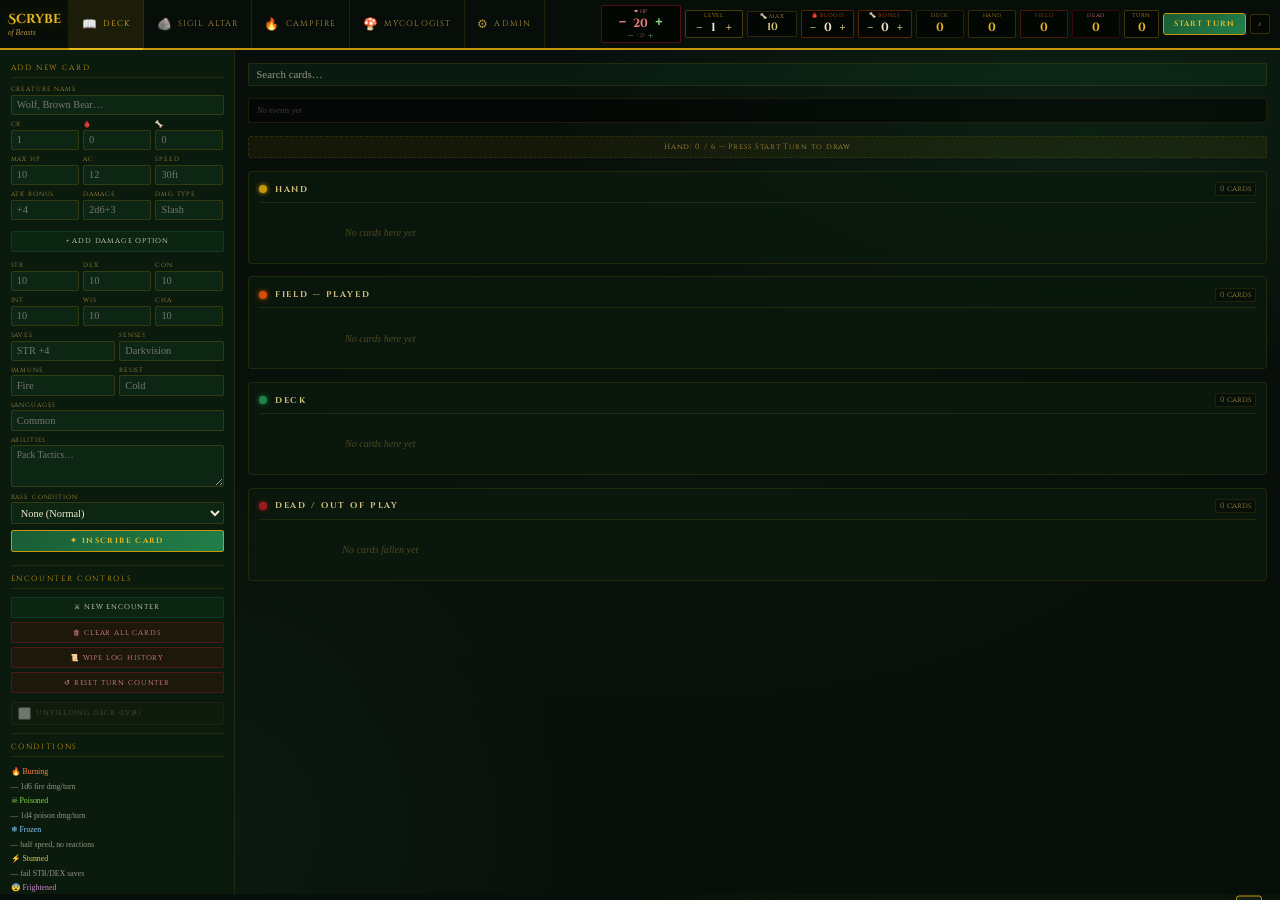
==== commit 6a5d03c5: "Redirect legacy HTML to index.html and add cache-busting Root cause of the "features don't work" rep" ====
--- a/The Scrybe of Beasts Manager.html
+++ b/The Scrybe of Beasts Manager.html
@@ -2,3454 +2,18 @@
 <html lang="en">
 <head>
 <meta charset="UTF-8">
-<meta name="viewport" content="width=device-width, initial-scale=1.0">
-<title>Scrybe of Beasts</title>
-<link href="https://fonts.googleapis.com/css2?family=Cinzel+Decorative:wght@700&family=Cinzel:wght@400;600;700&family=IM+Fell+English:ital@0;1&display=swap" rel="stylesheet">
+<title>Scrybe of Beasts — redirecting…</title>
+<meta http-equiv="refresh" content="0; url=index.html">
+<link rel="canonical" href="index.html">
 <style>
-/* ═══════════════════════════════════════════════════════════════════
-   ROOT VARIABLES — overridable by admin page
-═══════════════════════════════════════════════════════════════════ */
-:root {
-  --bg:#080f0a; --bg2:#0d1a10; --bg3:#111f14; --panel:#0a1a0c;
-  --bord:rgba(180,140,20,0.35); --bord2:rgba(180,140,20,0.15);
-  --gold:#c8960a; --gold2:#e8b820;
-  --forest:#1a5c35; --canopy:#22804a;
-  --ember:#d44e08; --amber:#e07020;
-  --blood:#9b1c1c; --blood2:#c02020;
-  --parch:#e8d8a8; --parch2:#d4c080; --parch3:#b09040;
-  --ink:#1a1206; --white:#f0e8d0; --dim:rgba(240,232,208,0.6);
-  --sigblue:#4a90d9; --sigblue2:#7ab8f5;
-  --font-display:'Cinzel Decorative',cursive;
-  --font-title:'Cinzel',serif;
-  --font-body:'IM Fell English',serif;
-  --font-size-base:14px;
-}
-*{margin:0;padding:0;box-sizing:border-box;}
-html{font-size:var(--font-size-base);}
-
-body{
-  background:var(--bg);
-  background-image:
-    radial-gradient(ellipse 80% 60% at 15% 10%,rgba(26,92,53,.18) 0%,transparent 70%),
-    radial-gradient(ellipse 60% 80% at 85% 90%,rgba(64,83,27,.12) 0%,transparent 70%);
-  font-family:var(--font-body);
-  color:var(--white);
-  min-height:100vh;
-  overflow-x:hidden;
-  user-select:none;
-}
-
-/* ═══ NAV ═══════════════════════════════════════════════════════════ */
-.nav {
-  position:sticky; top:0; z-index:200;
-  background:rgba(8,15,10,.98);
-  border-bottom:2px solid var(--gold);
-  display:flex; align-items:stretch;
-  backdrop-filter:blur(8px);
-}
-.nav-brand {
-  padding:.5rem 1rem;
-  display:flex; flex-direction:column; justify-content:center;
-  border-right:1px solid var(--bord2);
-  min-width:140px;
-}
-.nav-brand h1{font-family:var(--font-display);font-size:.95rem;color:var(--gold2);text-shadow:0 0 14px rgba(200,150,10,.4);}
-.nav-brand p{font-size:.55rem;color:var(--parch3);font-style:italic;}
-.nav-tabs{display:flex;flex:1;}
-.nav-tab{
-  display:flex; align-items:center; gap:.35rem;
-  padding:.5rem .9rem;
-  font-family:var(--font-title); font-size:.58rem; letter-spacing:.14em; text-transform:uppercase;
-  color:var(--parch3); cursor:pointer; border:none; background:transparent;
-  border-right:1px solid var(--bord2);
-  transition:all .2s; white-space:nowrap; position:relative;
-}
-.nav-tab:hover{color:var(--gold2);background:rgba(200,150,10,.07);}
-.nav-tab.active{color:var(--gold2);background:rgba(200,150,10,.1);}
-.nav-tab.active::after{
-  content:''; position:absolute; bottom:-2px; left:0; right:0; height:2px;
-  background:var(--gold2);
-}
-.nav-tab .tab-icon{font-size:.85rem;}
-.nav-right{display:flex;align-items:center;gap:.3rem;padding:.35rem .7rem;margin-left:auto;}
-
-/* resource pills in nav */
-.resbox{display:flex;flex-direction:column;align-items:center;background:rgba(0,0,0,.5);border:1px solid rgba(212,78,8,.4);border-radius:2px;padding:.12rem .4rem;min-width:40px;}
-.resbox label{font-family:var(--font-title);font-size:.4rem;letter-spacing:.12em;color:var(--ember);text-transform:uppercase;}
-.resctr{display:flex;align-items:center;gap:.1rem;}
-.resctr button{background:none;border:none;color:var(--parch2);cursor:pointer;font-size:.75rem;line-height:1;padding:0 2px;transition:color .15s;}
-.resctr button:hover{color:var(--white);}
-.resctr span{font-family:var(--font-title);font-size:.85rem;font-weight:700;color:var(--white);min-width:1.2rem;text-align:center;}
-.turnbox{display:flex;flex-direction:column;align-items:center;background:rgba(0,0,0,.5);border:1px solid var(--bord);border-radius:2px;padding:.12rem .5rem;}
-.turnbox label{font-family:var(--font-title);font-size:.4rem;letter-spacing:.12em;color:var(--gold);text-transform:uppercase;}
-.tnum{font-family:var(--font-title);font-size:.85rem;font-weight:700;color:var(--gold2);min-width:1.3rem;text-align:center;}
-.btn-nav{background:linear-gradient(135deg,var(--forest),var(--canopy));border:1px solid var(--gold);border-radius:3px;color:var(--gold2);cursor:pointer;font-family:var(--font-title);font-size:.54rem;font-weight:700;letter-spacing:.14em;padding:.35rem .7rem;text-transform:uppercase;white-space:nowrap;transition:all .2s;}
-.btn-nav:hover{box-shadow:0 0 10px rgba(200,150,10,.3);}
-.btn-nav.active{background:linear-gradient(135deg,#5a1000,#8b1a00);border-color:var(--ember);color:var(--white);animation:pred 1.8s ease-in-out infinite;}
-@keyframes pred{0%,100%{box-shadow:0 0 5px rgba(212,78,8,.3);}50%{box-shadow:0 0 18px rgba(212,78,8,.7);}}
-
-/* ═══ PAGES ══════════════════════════════════════════════════════════ */
-.page{display:none;min-height:calc(100vh - 56px);}
-.page.active{display:flex;}
-
-/* ═══════════════════ DECK MANAGER PAGE ══════════════════════════════ */
-#page-deck{flex-direction:row;background:radial-gradient(ellipse 70% 50% at 85% 8%,rgba(26,92,53,.22) 0%,transparent 60%),radial-gradient(ellipse 50% 70% at 15% 92%,rgba(26,92,53,.16) 0%,transparent 60%);}
-
-aside{background:var(--panel);border-right:1px solid var(--bord2);padding:.9rem .75rem;position:sticky;top:56px;height:calc(100vh - 56px);overflow-y:auto;scrollbar-width:thin;scrollbar-color:var(--forest) transparent;width:235px;flex-shrink:0;}
-.stitle{font-family:var(--font-title);font-size:.54rem;letter-spacing:.22em;color:var(--gold);text-transform:uppercase;margin-bottom:.55rem;padding-bottom:.3rem;border-bottom:1px solid var(--bord2);}
-.fg{display:flex;flex-direction:column;gap:.1rem;flex:1;}
-.fg label{font-family:var(--font-title);font-size:.44rem;letter-spacing:.14em;color:var(--parch3);text-transform:uppercase;}
-.fg input,.fg select,.fg textarea{background:rgba(26,92,53,.2);border:1px solid rgba(200,150,10,.2);border-radius:2px;color:var(--white);font-family:var(--font-body);font-size:.74rem;padding:.26rem .38rem;width:100%;outline:none;transition:border-color .2s;}
-.fg input:focus,.fg select:focus,.fg textarea:focus{border-color:rgba(200,150,10,.55);}
-.fg select option{background:#0a180c;color:var(--white);}
-.fg textarea{resize:vertical;min-height:42px;font-size:.68rem;}
-.fr{display:flex;gap:.28rem;}
-.aform{display:flex;flex-direction:column;gap:.38rem;margin-bottom:.9rem;}
-.btn-add{background:linear-gradient(135deg,var(--forest),var(--canopy));border:1px solid var(--gold);border-radius:2px;color:var(--gold2);cursor:pointer;font-family:var(--font-title);font-size:.54rem;font-weight:700;letter-spacing:.18em;padding:.38rem;text-transform:uppercase;width:100%;transition:all .18s;}
-.btn-add:hover{box-shadow:0 0 10px rgba(200,150,10,.2);}
-.divhr{border:none;border-top:1px solid var(--bord2);margin:.58rem 0;}
-.bside{width:100%;background:rgba(26,92,53,.18);border:1px solid rgba(26,92,53,.38);border-radius:2px;color:var(--white);cursor:pointer;font-family:var(--font-title);font-size:.5rem;letter-spacing:.12em;padding:.33rem;text-transform:uppercase;margin-bottom:.28rem;transition:all .18s;}
-.bside:hover{background:rgba(26,92,53,.42);}
-.bside.dng{background:rgba(120,20,20,.18);border-color:rgba(155,28,28,.38);color:#f09090;}
-.bside.dng:hover{background:rgba(155,28,28,.38);}
-.cref{font-size:.56rem;color:var(--dim);line-height:1.85;}
-.cref span{display:block;}
-
-.content{padding:.9rem;display:flex;flex-direction:column;gap:.9rem;flex:1;min-width:0;}
-.sinput{width:100%;background:rgba(26,92,53,.15);border:1px solid var(--bord2);border-radius:2px;color:var(--white);font-family:var(--font-body);font-size:.78rem;padding:.33rem .55rem;outline:none;}
-.sinput::placeholder{color:var(--dim);}
-.logp{background:rgba(0,0,0,.5);border:1px solid var(--bord2);border-radius:2px;padding:.35rem .6rem;max-height:68px;overflow-y:auto;scrollbar-width:thin;scrollbar-color:var(--forest) transparent;}
-.ll{font-size:.6rem;color:var(--dim);line-height:1.58;}
-.lt{color:var(--gold);font-family:var(--font-title);font-size:.46rem;margin-right:.28rem;opacity:.7;}
-.dbar{background:rgba(200,150,10,.07);border:1px dashed rgba(200,150,10,.28);border-radius:2px;text-align:center;padding:.36rem;font-family:var(--font-title);font-size:.54rem;letter-spacing:.12em;color:var(--gold);}
-.dbar.full{border-color:rgba(212,78,8,.35);color:var(--ember);background:rgba(212,78,8,.06);}
-.dbar.drawn{border-color:rgba(26,92,53,.4);color:var(--canopy);background:rgba(26,92,53,.07);}
-.dbar.noturn{border-color:rgba(200,150,10,.15);color:var(--parch3);}
-
-/* zones */
-.zone{background:rgba(10,26,14,.7);border:1px solid var(--bord2);border-radius:4px;padding:.75rem;}
-.zhd{display:flex;align-items:center;gap:.55rem;margin-bottom:.75rem;padding-bottom:.4rem;border-bottom:1px solid var(--bord2);}
-.zdot{width:8px;height:8px;border-radius:50%;flex-shrink:0;}
-.zone-deck .zdot{background:var(--canopy);box-shadow:0 0 5px var(--canopy);}
-.zone-hand .zdot{background:var(--gold);box-shadow:0 0 5px var(--gold);}
-.zone-played .zdot{background:var(--ember);box-shadow:0 0 5px var(--ember);}
-.zone-dead .zdot{background:var(--blood);box-shadow:0 0 5px var(--blood);}
-.zhd h2{font-family:var(--font-title);font-size:.6rem;letter-spacing:.22em;text-transform:uppercase;color:var(--parch2);flex:1;}
-.zcnt{font-family:var(--font-title);font-size:.54rem;color:var(--parch3);background:rgba(0,0,0,.3);border:1px solid var(--bord2);border-radius:2px;padding:.07rem .3rem;}
-.cgrid{display:grid;grid-template-columns:repeat(auto-fill,minmax(200px,1fr));gap:.65rem;}
-.ez{text-align:center;font-style:italic;color:var(--parch3);opacity:.4;font-size:.72rem;padding:1rem;}
-
-/* ═══════════════════════════════════════════════════════════════════
-   CARD — shared across all pages
-═══════════════════════════════════════════════════════════════════ */
-.card{
-  background:linear-gradient(160deg,#1c2e1c,#161e16);
-  border:1px solid rgba(140,110,20,.4);
-  border-radius:4px; color:var(--white);
-  position:relative; overflow:hidden;
-  transition:transform .15s,box-shadow .15s;
-  cursor:grab;
-}
-.card:hover{transform:translateY(-2px);box-shadow:0 6px 20px rgba(0,0,0,.6);}
-.card.combined{border-color:var(--gold);box-shadow:0 0 8px rgba(200,150,10,.25);}
-.card.cdead{opacity:.7;filter:grayscale(.5);}
-
-/* ── CARD DEATH ANIMATION (fade-to-black then out, used everywhere) ── */
-@keyframes card-die-fade {
-  0%   { filter:none; opacity:1; }
-  30%  { filter:brightness(0) saturate(0); opacity:1; }
-  60%  { filter:brightness(0) saturate(0); opacity:1; }
-  100% { filter:brightness(0) saturate(0); opacity:0; transform:scale(.92); }
-}
-.card.dying {
-  animation: card-die-fade 1.2s ease-in forwards;
-  pointer-events:none;
-}
-
-/* ── CARD FLIP ANIMATION (360° horizontal flip — used for buffs) ── */
-@keyframes card-flip-360 {
-  0%   { transform:rotateY(0deg); }
-  50%  { transform:rotateY(180deg); }
-  100% { transform:rotateY(360deg); }
-}
-.card.flipping {
-  animation: card-flip-360 .7s ease-in-out forwards;
-  transform-style:preserve-3d;
-}
-
-/* condition animations */
-.c-burning    { animation: card-shake-burn 2.2s ease-in-out infinite; }
-.c-stunned    { animation: card-shake-stun 0.45s ease-in-out infinite; }
-.c-frightened { animation: card-shake-fear 1.6s ease-in-out infinite; }
-.c-weakened   { animation: card-fade-weak  3s   ease-in-out infinite; }
-.c-invisible  { animation: card-fade-inv   3.2s ease-in-out infinite; }
-@keyframes card-shake-burn{0%,100%{transform:translateY(0) rotate(0deg);}15%{transform:translateY(-1px) rotate(-.25deg);}30%{transform:translateY(0) rotate(.2deg);}50%{transform:translateY(-1.5px) rotate(-.3deg);}70%{transform:translateY(.5px) rotate(.15deg);}85%{transform:translateY(-1px) rotate(-.2deg);}}
-@keyframes card-shake-stun{0%,100%{transform:translateX(0);}25%{transform:translateX(-2px) rotate(-.5deg);}75%{transform:translateX(2px) rotate(.5deg);}}
-@keyframes card-shake-fear{0%,100%{transform:translateY(0);}10%,50%,90%{transform:translateY(-1.5px);}30%,70%{transform:translateY(.8px);}}
-@keyframes card-fade-weak{0%,100%{opacity:1;}50%{opacity:.62;}}
-@keyframes card-fade-inv{0%,100%{opacity:.97;}50%{opacity:.28;}}
-
-/* ── SMOKED CARD ── */
-.card.csmoked { filter:saturate(0.18) brightness(0.8); }
-.card.csmoked::before { content:''; position:absolute; inset:0; pointer-events:none; z-index:1; border-radius:3px; background:radial-gradient(ellipse at 30% 80%,rgba(80,60,40,.55) 0%,transparent 55%),radial-gradient(ellipse at 70% 90%,rgba(60,50,30,.45) 0%,transparent 50%); border:1.5px solid rgba(100,80,50,.8)!important; box-shadow:inset 0 0 18px rgba(40,30,20,.6),0 0 6px rgba(60,40,20,.4); }
-
-/* condition overlays (CSS only — classes applied dynamically) */
-.cov{position:absolute;inset:0;pointer-events:none;border-radius:3px;z-index:2;}
-.cov-Burning{background:linear-gradient(180deg,rgba(212,78,8,0) 55%,rgba(212,78,8,.12) 80%,rgba(212,78,8,.22) 100%);box-shadow:inset 0 0 14px rgba(212,78,8,.18),0 0 8px rgba(212,78,8,.5);border:1.5px solid rgba(212,78,8,.7);animation:ov-fire 1.8s ease-in-out infinite;}
-@keyframes ov-fire{0%,100%{opacity:.8;box-shadow:inset 0 0 10px rgba(212,78,8,.15),0 0 6px rgba(212,78,8,.45);}25%{opacity:1;box-shadow:inset 0 0 20px rgba(212,78,8,.28),0 0 14px rgba(212,78,8,.7);}50%{opacity:.75;box-shadow:inset 0 0 8px rgba(212,78,8,.1),0 0 5px rgba(212,78,8,.35);}75%{opacity:1;box-shadow:inset 0 0 24px rgba(212,78,8,.32),0 0 16px rgba(212,78,8,.75);}}
-.cov-Poisoned{background:linear-gradient(180deg,rgba(60,160,20,0) 40%,rgba(60,160,20,.08) 70%,rgba(60,160,20,.18) 100%);box-shadow:inset 0 0 10px rgba(60,160,20,.12),0 0 6px rgba(60,160,20,.4);border:1.5px solid rgba(80,160,40,.6);animation:ov-poison 2.8s ease-in-out infinite;}
-@keyframes ov-poison{0%,100%{opacity:.7;}50%{opacity:1;box-shadow:inset 0 0 16px rgba(60,160,20,.2),0 0 12px rgba(60,160,20,.55);}}
-.cov-Frozen{background:radial-gradient(ellipse at 50% 50%,rgba(100,200,255,0) 30%,rgba(100,200,255,.06) 70%,rgba(100,200,255,.16) 100%);box-shadow:inset 0 0 18px rgba(100,190,255,.15),0 0 8px rgba(100,190,255,.45);border:1.5px solid rgba(100,180,255,.65);animation:ov-freeze 3s ease-in-out infinite;}
-@keyframes ov-freeze{0%,100%{opacity:.75;}50%{opacity:1;box-shadow:inset 0 0 22px rgba(100,190,255,.22),0 0 14px rgba(100,190,255,.6);}}
-.cov-Stunned{background:radial-gradient(ellipse at 50% 40%,rgba(220,180,0,.1) 0%,rgba(220,180,0,0) 70%);box-shadow:inset 0 0 8px rgba(220,180,0,.12),0 0 6px rgba(220,180,0,.4);border:1.5px solid rgba(200,160,40,.65);animation:ov-stun .45s ease-in-out infinite;}
-@keyframes ov-stun{0%,100%{opacity:.5;}50%{opacity:1;box-shadow:inset 0 0 20px rgba(220,200,0,.25),0 0 18px rgba(220,200,0,.6);}}
-.cov-Blessed{background:radial-gradient(ellipse at 50% 50%,rgba(220,190,60,.08) 0%,rgba(220,190,60,0) 70%);box-shadow:inset 0 0 16px rgba(220,190,60,.1),0 0 10px rgba(220,190,60,.45);border:1.5px solid rgba(220,190,60,.7);animation:ov-bless 2.5s ease-in-out infinite;}
-@keyframes ov-bless{0%,100%{opacity:.7;}50%{opacity:1;box-shadow:inset 0 0 22px rgba(220,190,60,.18),0 0 20px rgba(220,190,60,.65);}}
-.cov-Frightened{background:radial-gradient(ellipse at 50% 100%,rgba(140,40,140,.14) 0%,rgba(140,40,140,0) 65%);box-shadow:inset 0 0 12px rgba(140,40,140,.14),0 0 7px rgba(140,40,140,.4);border:1.5px solid rgba(160,60,160,.6);animation:ov-fear 1.5s ease-in-out infinite;}
-@keyframes ov-fear{0%,100%{opacity:.65;}40%{opacity:1;box-shadow:inset 0 0 18px rgba(140,40,140,.22),0 0 14px rgba(140,40,140,.6);}70%{opacity:.5;}}
-.cov-Weakened{background:radial-gradient(ellipse at 50% 50%,rgba(155,28,28,.1) 0%,rgba(155,28,28,0) 70%);box-shadow:inset 0 0 10px rgba(155,28,28,.14),0 0 6px rgba(155,28,28,.38);border:1.5px solid rgba(155,28,28,.6);animation:ov-weak 3s ease-in-out infinite;}
-@keyframes ov-weak{0%,100%{opacity:1;}50%{opacity:.45;}}
-.cov-Regenerating{background:radial-gradient(ellipse at 50% 50%,rgba(26,160,70,.1) 0%,rgba(26,160,70,0) 68%);box-shadow:inset 0 0 14px rgba(26,160,70,.12),0 0 8px rgba(26,160,70,.42);border:1.5px solid rgba(30,160,80,.62);animation:ov-regen 2s ease-in-out infinite;}
-@keyframes ov-regen{0%,100%{opacity:.6;}50%{opacity:1;box-shadow:inset 0 0 22px rgba(26,160,70,.2),0 0 16px rgba(26,160,70,.58);}}
-.cov-Invisible{background:linear-gradient(125deg,rgba(140,140,220,0) 0%,rgba(140,140,220,.1) 45%,rgba(140,140,220,0) 100%);background-size:200% 200%;box-shadow:inset 0 0 10px rgba(140,140,220,.1),0 0 6px rgba(120,120,200,.35);border:1.5px solid rgba(120,120,200,.5);animation:ov-invis 3.2s ease-in-out infinite;}
-@keyframes ov-invis{0%,100%{opacity:.9;background-position:0% 50%;}25%{opacity:.15;}50%{opacity:.8;background-position:100% 50%;}75%{opacity:.1;}}
-.cov-Smoked{background:repeating-linear-gradient(42deg,rgba(30,20,10,0) 0px,rgba(30,20,10,.04) 2px,rgba(30,20,10,0) 4px),radial-gradient(ellipse at 50% 100%,rgba(60,40,20,.3) 0%,transparent 70%);box-shadow:inset 0 0 14px rgba(40,30,10,.35),0 0 5px rgba(60,40,20,.25);border:1.5px solid rgba(100,80,50,.7);animation:ov-smoke 4s ease-in-out infinite;z-index:3;}
-@keyframes ov-smoke{0%,100%{opacity:.8;}50%{opacity:.5;}}
-
-/* particles */
-.cpart{position:absolute;pointer-events:none;z-index:3;font-size:9px;line-height:1;}
-.cpart-Burning-0{bottom:2px;right:4px;animation:part-rise 2s ease-in-out infinite 0s;}
-.cpart-Burning-1{bottom:6px;right:10px;animation:part-rise 2s ease-in-out infinite .5s;opacity:.6;}
-.cpart-Burning-2{bottom:2px;right:16px;animation:part-rise 2s ease-in-out infinite 1s;opacity:.4;}
-.cpart-Poisoned-0{top:2px;left:4px;animation:part-drip 2.5s ease-in-out infinite 0s;}
-.cpart-Poisoned-1{top:2px;left:12px;animation:part-drip 2.5s ease-in-out infinite .8s;opacity:.65;}
-.cpart-Frozen-0{top:3px;right:4px;animation:part-drift 3s ease-in-out infinite 0s;}
-.cpart-Frozen-1{top:3px;left:4px;animation:part-drift 3s ease-in-out infinite 1s;opacity:.55;}
-.cpart-Stunned-0{top:2px;left:2px;animation:part-zap .45s ease-in-out infinite 0s;}
-.cpart-Stunned-1{bottom:2px;right:2px;animation:part-zap .45s ease-in-out infinite .22s;opacity:.6;}
-.cpart-Blessed-0{top:2px;right:3px;animation:part-spin 3s linear infinite 0s;}
-.cpart-Blessed-1{bottom:2px;left:3px;animation:part-spin 3s linear infinite 1.5s;opacity:.6;}
-.cpart-Frightened-0{bottom:2px;left:3px;animation:part-throb 1.5s ease-in-out infinite 0s;}
-.cpart-Frightened-1{top:2px;right:3px;animation:part-throb 1.5s ease-in-out infinite .75s;opacity:.55;}
-.cpart-Weakened-0{top:2px;right:4px;animation:part-drip 3s ease-in-out infinite 0s;}
-.cpart-Weakened-1{top:2px;right:12px;animation:part-drip 3s ease-in-out infinite 1.2s;opacity:.6;}
-.cpart-Regenerating-0{bottom:2px;left:4px;animation:part-rise 2s ease-in-out infinite 0s;}
-.cpart-Regenerating-1{bottom:6px;left:12px;animation:part-rise 2s ease-in-out infinite .7s;opacity:.6;}
-.cpart-Invisible-0{top:2px;right:3px;animation:part-ghost 3.2s ease-in-out infinite 0s;}
-.cpart-Invisible-1{bottom:2px;left:3px;animation:part-ghost 3.2s ease-in-out infinite 1.6s;opacity:.5;}
-.cpart-Smoked-0{bottom:3px;left:20%;animation:smoke-rise 3s ease-in-out infinite 0s;}
-.cpart-Smoked-1{bottom:3px;left:50%;animation:smoke-rise 3s ease-in-out infinite 1s;opacity:.7;}
-.cpart-Smoked-2{bottom:3px;left:75%;animation:smoke-rise 3s ease-in-out infinite 1.8s;opacity:.5;}
-@keyframes part-rise{0%,100%{transform:translateY(0);opacity:.7;}50%{transform:translateY(-5px);opacity:.2;}}
-@keyframes part-drip{0%,100%{transform:translateY(0);opacity:.8;}50%{transform:translateY(5px);opacity:.2;}}
-@keyframes part-drift{0%,100%{transform:translateX(0);opacity:.7;}50%{transform:translateX(4px);opacity:.25;}}
-@keyframes part-zap{0%,100%{opacity:.8;transform:scale(1);}50%{opacity:.1;transform:scale(1.4);}}
-@keyframes part-spin{0%{transform:rotate(0deg);}100%{transform:rotate(360deg);}}
-@keyframes part-throb{0%,100%{transform:scale(1);opacity:.7;}50%{transform:scale(1.3);opacity:1;}}
-@keyframes part-ghost{0%,100%{opacity:.7;}50%{opacity:.05;}}
-@keyframes smoke-rise{0%{transform:translateY(0) scaleX(1);opacity:.8;}40%{transform:translateY(-8px) scaleX(1.3);opacity:.5;}80%{transform:translateY(-16px) scaleX(1.8);opacity:.15;}100%{transform:translateY(-20px) scaleX(2);opacity:0;}}
-
-/* card parts */
-.ctop{background:rgba(0,0,0,.45);padding:.3rem .48rem;display:flex;justify-content:space-between;align-items:flex-start;gap:.28rem;border-bottom:1px solid rgba(140,110,20,.3);}
-.cname{font-family:var(--font-title);font-size:.64rem;font-weight:700;color:var(--gold2);letter-spacing:.04em;line-height:1.2;flex:1;}
-.cbadges{display:flex;flex-direction:column;gap:2px;align-items:flex-end;}
-.badge{font-family:var(--font-title);font-size:.38rem;letter-spacing:.08em;text-transform:uppercase;padding:1px 3px;border-radius:2px;font-weight:700;white-space:nowrap;}
-.badge-comb{background:rgba(212,78,8,.7);color:#fff;}
-.badge-bc{font-size:.38rem;padding:1px 3px;border-radius:2px;font-family:var(--font-title);font-weight:700;letter-spacing:.07em;text-transform:uppercase;}
-.badge-smoked{background:rgba(80,60,30,.85);color:#c8a870;font-family:var(--font-title);font-size:.38rem;letter-spacing:.08em;text-transform:uppercase;padding:1px 4px;border-radius:2px;font-weight:700;white-space:nowrap;border:1px solid rgba(120,90,40,.5);}
-.ccost{background:rgba(0,0,0,.3);padding:.22rem .48rem;display:flex;gap:.55rem;border-bottom:1px solid rgba(140,110,20,.2);flex-wrap:wrap;}
-.ci{display:flex;align-items:center;gap:.18rem;}
-.cl{font-family:var(--font-title);font-size:.4rem;letter-spacing:.1em;text-transform:uppercase;color:var(--parch3);}
-.vb{color:#e05050;font-family:var(--font-title);font-size:.65rem;font-weight:700;}
-.vo{color:#c0a060;font-family:var(--font-title);font-size:.65rem;font-weight:700;}
-.vg{color:#80c080;font-family:var(--font-title);font-size:.65rem;font-weight:700;}
-.cbody{padding:.38rem .48rem;display:flex;flex-direction:column;gap:.26rem;}
-.sgrid{display:grid;grid-template-columns:repeat(4,1fr);gap:.1rem;background:rgba(0,0,0,.35);border-radius:2px;padding:.22rem;}
-.estats{display:grid;grid-template-columns:repeat(3,1fr);gap:.1rem;background:rgba(0,0,0,.22);border-radius:2px;padding:.2rem;border:1px solid rgba(140,110,20,.1);}
-.si{display:flex;flex-direction:column;align-items:center;gap:1px;}
-.sk{font-family:var(--font-title);font-size:.38rem;letter-spacing:.08em;text-transform:uppercase;color:var(--parch3);}
-.sv{font-family:var(--font-title);font-size:.7rem;font-weight:700;color:var(--parch2);line-height:1;}
-.hpa{display:flex;align-items:center;gap:.28rem;}
-.hplbl{font-family:var(--font-title);font-size:.4rem;letter-spacing:.1em;text-transform:uppercase;color:var(--parch3);white-space:nowrap;}
-.hpw{flex:1;height:5px;background:rgba(0,0,0,.4);border-radius:3px;overflow:hidden;}
-.hpb{height:100%;background:linear-gradient(90deg,var(--blood),var(--blood2));border-radius:3px;transition:width .25s;}
-.hpc{display:flex;align-items:center;gap:.12rem;}
-.hpc button{background:none;border:1px solid rgba(255,255,255,.15);border-radius:2px;cursor:pointer;font-size:.58rem;width:14px;height:14px;display:flex;align-items:center;justify-content:center;color:var(--parch2);transition:background .1s;}
-.hpc button:hover{background:rgba(255,255,255,.1);}
-.hpv{font-family:var(--font-title);font-size:.64rem;font-weight:700;min-width:1.25rem;text-align:center;color:#f08080;}
-.abils{font-size:.6rem;font-style:italic;color:var(--parch2);line-height:1.48;border-top:1px solid rgba(140,110,20,.18);padding-top:.22rem;}
-.sigab{color:var(--sigblue2);font-weight:600;}
-.ctag{font-family:var(--font-title);font-size:.4rem;letter-spacing:.09em;text-transform:uppercase;padding:2px 4px;border-radius:2px;font-weight:700;}
-.cn-Normal{background:rgba(26,92,53,.25);color:#80d080;}
-.cn-Burning{background:rgba(212,78,8,.25);color:#ff8844;}
-.cn-Poisoned{background:rgba(60,130,30,.3);color:#88dd44;}
-.cn-Frozen{background:rgba(80,150,220,.25);color:#88ccff;}
-.cn-Stunned{background:rgba(200,160,20,.25);color:#ddcc44;}
-.cn-Frightened{background:rgba(140,50,140,.3);color:#cc88cc;}
-.cn-Weakened{background:rgba(155,28,28,.3);color:#ff8888;}
-.cn-Blessed{background:rgba(220,190,60,.25);color:#ffdd88;}
-.cn-Regenerating{background:rgba(26,140,60,.3);color:#66ff99;}
-.cn-Invisible{background:rgba(100,100,180,.25);color:#aaaaff;}
-.csel{flex:1;background:rgba(0,0,0,.4);border:1px solid rgba(140,110,20,.22);border-radius:2px;color:var(--white);font-family:var(--font-body);font-size:.6rem;padding:.15rem .3rem;outline:none;cursor:pointer;}
-.csel option{background:#0a180c;}
-.cstack{display:flex;flex-direction:column;gap:.22rem;}
-.cstack-row{display:flex;align-items:center;gap:.28rem;flex-wrap:wrap;}
-.cdur{font-family:var(--font-title);font-size:.42rem;color:var(--amber);background:rgba(0,0,0,.3);border:1px solid rgba(224,112,32,.3);border-radius:2px;padding:2px 5px;white-space:nowrap;}
-.cdur.infinite{color:var(--parch3);border-color:rgba(180,140,20,.25);}
-.cdur.expiring{color:#ff8844;border-color:rgba(212,78,8,.5);}
-.rem-cond{background:none;border:none;color:#f08080;cursor:pointer;font-size:.65rem;line-height:1;padding:0 2px;opacity:.7;}
-.rem-cond:hover{opacity:1;}
-.addcond{display:flex;gap:.22rem;margin-top:.12rem;}
-.addcond select{flex:2;background:rgba(0,0,0,.4);border:1px solid rgba(140,110,20,.2);border-radius:2px;color:var(--white);font-family:var(--font-body);font-size:.6rem;padding:.15rem .28rem;outline:none;}
-.addcond select option{background:#0a180c;}
-.addcond input{flex:1;background:rgba(0,0,0,.4);border:1px solid rgba(140,110,20,.2);border-radius:2px;color:var(--white);font-family:var(--font-title);font-size:.6rem;padding:.15rem .28rem;outline:none;min-width:0;}
-.addcond button{background:rgba(26,92,53,.3);border:1px solid rgba(26,92,53,.5);border-radius:2px;color:var(--parch2);cursor:pointer;font-family:var(--font-title);font-size:.5rem;padding:.15rem .32rem;transition:all .15s;white-space:nowrap;}
-.addcond button:hover{background:rgba(26,92,53,.55);}
-.acb{display:flex;align-items:center;gap:.22rem;flex-wrap:wrap;}
-.al{font-family:var(--font-title);font-size:.38rem;letter-spacing:.08em;text-transform:uppercase;color:var(--parch3);}
-.ap{width:11px;height:11px;border-radius:50%;border:1.5px solid var(--forest);cursor:pointer;transition:all .15s;background:transparent;}
-.ap.used{background:var(--forest);}
-.ap.rea{border-color:var(--amber);}
-.ap.rea.used{background:var(--amber);}
-.cbtns{display:flex;gap:.2rem;padding:.28rem .48rem;background:rgba(0,0,0,.3);border-top:1px solid rgba(140,110,20,.13);flex-wrap:wrap;}
-.cbtns button{background:rgba(26,92,53,.18);border:1px solid rgba(26,92,53,.32);border-radius:2px;color:var(--parch2);cursor:pointer;font-family:var(--font-title);font-size:.44rem;letter-spacing:.07em;padding:.18rem .3rem;text-transform:uppercase;transition:all .14s;flex:1;min-width:28px;display:flex;align-items:center;justify-content:center;gap:2px;}
-.cbtns button:hover{background:rgba(26,92,53,.42);color:var(--white);}
-.cb-d{background:rgba(120,20,20,.18)!important;border-color:rgba(155,28,28,.32)!important;color:#f08080!important;}
-.cb-d:hover{background:rgba(155,28,28,.38)!important;}
-.cb-g{background:rgba(180,130,10,.13)!important;border-color:rgba(200,150,10,.28)!important;color:var(--gold)!important;}
-.cb-g:hover{background:rgba(200,150,10,.28)!important;color:var(--gold2)!important;}
-.cb-k{background:rgba(120,20,20,.2)!important;border-color:rgba(180,30,30,.42)!important;color:#ff7070!important;}
-.cb-k:hover{background:rgba(155,28,28,.38)!important;}
-.ksym{width:10px;height:12px;display:inline-block;vertical-align:middle;}
-.effbar{font-size:.53rem;color:#f0a060;padding:.1rem .48rem;background:rgba(212,78,8,.07);border-top:1px dashed rgba(212,78,8,.2);}
-.miscrow{font-size:.52rem;color:var(--dim);line-height:1.6;border-top:1px solid rgba(140,110,20,.1);padding-top:.2rem;}
-.miscrow strong{color:var(--parch3);font-style:normal;}
-
-/* campfire result flash */
-.campfire-result{position:absolute;inset:0;display:flex;align-items:center;justify-content:center;background:rgba(0,0,0,.75);border-radius:3px;font-family:var(--font-display);font-size:1rem;font-weight:700;pointer-events:none;z-index:10;animation:cfresult-pop .6s ease-out forwards;color:var(--gold2);}
-@keyframes cfresult-pop{0%{opacity:0;transform:scale(.7);}30%{opacity:1;transform:scale(1.1);}70%{opacity:1;transform:scale(1);}100%{opacity:0;transform:scale(1);}}
-
-/* dragging */
-.card.dragging{opacity:.4;cursor:grabbing;}
-.card.drag-over{outline:2px dashed var(--gold2);outline-offset:2px;}
-.drop-slot{min-height:120px;border:2px dashed rgba(200,150,10,.3);border-radius:6px;display:flex;align-items:center;justify-content:center;transition:all .2s;position:relative;}
-.drop-slot.active{border-color:var(--gold2);background:rgba(200,150,10,.08);}
-.drop-slot .slot-label{font-family:var(--font-title);font-size:.6rem;letter-spacing:.15em;color:var(--parch3);text-transform:uppercase;opacity:.6;pointer-events:none;}
-
-/* ═══════════════════ PAGE BLACKOUT ══════════════════════════════════ */
-.page-blackout{position:fixed;inset:0;background:#000;z-index:1000;pointer-events:none;opacity:0;transition:opacity .6s;}
-.page-blackout.dark{opacity:1;}
-
-/* ═══════════════════════════════════════════════════════════════════
-   SIGIL PAGE
-═══════════════════════════════════════════════════════════════════ */
-#page-sigil{flex-direction:column;background:radial-gradient(ellipse 60% 40% at 50% 15%,rgba(0,200,240,.09) 0%,transparent 55%),radial-gradient(ellipse 40% 50% at 30% 75%,rgba(0,160,200,.05) 0%,transparent 55%),radial-gradient(ellipse at 50% 20%,rgba(20,10,5,0) 0%,rgba(5,3,2,1) 100%);}
-
-.sigil-arena{
-  flex:1; display:flex; flex-direction:column; align-items:center;
-  padding:1.5rem 1rem 1rem;
-  position:relative;
-  background:
-    radial-gradient(ellipse 80% 40% at 50% 30%, rgba(30,20,10,.9) 0%, transparent 100%),
-    url("data:image/svg+xml,%3Csvg width='4' height='4' viewBox='0 0 4 4' xmlns='http://www.w3.org/2000/svg'%3E%3Crect width='1' height='1' fill='rgba(180,120,40,0.03)'/%3E%3C/svg%3E");
-}
-
-.sigil-title{font-family:var(--font-display);font-size:1.6rem;color:var(--ember);text-shadow:0 0 30px rgba(212,78,8,.5),0 2px 4px rgba(0,0,0,.8);letter-spacing:.06em;margin-bottom:1.5rem;text-align:center;}
-
-/* Stone altar — built with CSS inspired by the screenshot */
-.altar-wrap{
-  position:relative;
-  width:480px; max-width:96vw;
-  display:flex; flex-direction:column; align-items:center;
-  gap:.8rem;
-  margin-bottom:1.5rem;
-}
-
-.altar-bg{
-  position:absolute; top:-20px; left:50%; transform:translateX(-50%);
-  width:520px; max-width:98vw; height:340px;
-  background:
-    radial-gradient(ellipse 90% 60% at 50% 60%, rgba(40,35,28,.95) 0%, rgba(20,18,14,.98) 70%, transparent 100%);
-  border-radius:50%;
-  pointer-events:none; z-index:0;
-}
-
-.altar-stones{
-  position:relative; z-index:1;
-  display:flex; align-items:center; justify-content:center;
-  gap:2rem; width:100%;
-}
-
-/* The main large centre stone */
-.stone-center{
-  position:relative;
-  width:200px; height:200px;
-  background:
-    radial-gradient(ellipse at 35% 30%, rgba(100,95,85,.9) 0%, rgba(60,55,45,.95) 40%, rgba(40,38,30,1) 100%);
-  clip-path:polygon(10% 5%, 90% 3%, 97% 15%, 100% 50%, 95% 85%, 75% 97%, 25% 98%, 5% 88%, 0% 50%, 3% 15%);
-  display:flex; flex-direction:column; align-items:center; justify-content:center;
-  box-shadow:
-    inset -4px -8px 20px rgba(0,0,0,.6),
-    inset 3px 3px 10px rgba(120,110,80,.15),
-    0 8px 30px rgba(0,0,0,.8),
-    0 0 60px rgba(0,0,0,.5);
-}
-
-/* Engraving box on centre stone */
-.stone-center::before{
-  content:'';
-  position:absolute;
-  width:100px; height:120px;
-  border:2px solid rgba(80,70,50,.6);
-  border-radius:4px;
-  box-shadow:inset 0 0 8px rgba(0,0,0,.5);
-  top:50%; left:50%; transform:translate(-50%,-52%);
-}
-
-/* Sacrifice symbol engraving */
-.stone-engraving{
-  position:relative; z-index:1;
-  color:rgba(60,50,35,.9);
-  filter:drop-shadow(0 1px 1px rgba(0,0,0,.8));
-}
-
-/* Side stones */
-.stone-side{
-  position:relative;
-  width:80px; height:110px;
-  background:
-    radial-gradient(ellipse at 35% 30%, rgba(90,85,75,.9) 0%, rgba(55,50,40,.95) 50%, rgba(35,33,25,1) 100%);
-  clip-path:polygon(15% 5%, 85% 8%, 95% 25%, 98% 75%, 85% 95%, 15% 97%, 3% 78%, 2% 25%);
-  box-shadow:
-    inset -3px -6px 14px rgba(0,0,0,.5),
-    inset 2px 2px 6px rgba(100,90,65,.12),
-    0 6px 20px rgba(0,0,0,.7);
-  display:flex; align-items:center; justify-content:center;
-  font-size:.55rem;
-}
-
-.stone-small{
-  width:55px; height:75px;
-  background:
-    radial-gradient(ellipse at 35% 30%, rgba(80,75,65,.9) 0%, rgba(50,46,36,.95) 50%, rgba(30,28,22,1) 100%);
-  clip-path:polygon(20% 8%, 80% 6%, 94% 30%, 95% 70%, 80% 94%, 20% 96%, 5% 72%, 4% 28%);
-  box-shadow:inset -2px -4px 10px rgba(0,0,0,.5),0 4px 14px rgba(0,0,0,.6);
-  display:flex; align-items:center; justify-content:center;
-  font-size:.45rem;
-}
-
-/* Altar base platform */
-.altar-base{
-  width:380px; max-width:90vw; height:28px;
-  background:
-    linear-gradient(180deg, rgba(55,50,38,1) 0%, rgba(35,32,24,1) 100%);
-  clip-path:polygon(2% 0%, 98% 0%, 100% 100%, 0% 100%);
-  box-shadow:0 6px 20px rgba(0,0,0,.8),inset 0 1px 0 rgba(120,100,60,.2);
-  position:relative; z-index:0;
-  margin-top:-8px;
-}
-
-/* Drop slots on the altar stones */
-.altar-slot{
-  position:absolute;
-  width:88%; height:85%;
-  display:flex; align-items:center; justify-content:center;
-  z-index:2;
-}
-.altar-slot .slot-label{
-  font-family:var(--font-title); font-size:.52rem; letter-spacing:.12em;
-  color:rgba(180,150,80,.5); text-transform:uppercase; text-align:center;
-  pointer-events:none; line-height:1.4;
-}
-.altar-slot.has-card .slot-label{display:none;}
-.altar-slot.has-card{pointer-events:none;}
-
-/* Placed card in slot — mini version */
-.slot-card-mini{
-  width:90px; border-radius:3px; overflow:hidden;
-  border:1px solid rgba(200,150,10,.5);
-  background:linear-gradient(160deg,#1c2e1c,#161e16);
-  cursor:pointer;
-  box-shadow:0 2px 8px rgba(0,0,0,.6);
-  transition:all .2s;
-  font-size:.75rem;
-}
-.slot-card-mini .scm-name{font-family:var(--font-title);font-size:.55rem;padding:.2rem .3rem;background:rgba(0,0,0,.4);border-bottom:1px solid rgba(140,110,20,.3);color:var(--gold2);white-space:nowrap;overflow:hidden;text-overflow:ellipsis;}
-.slot-card-mini .scm-hp{font-family:var(--font-title);font-size:.55rem;padding:.15rem .3rem;color:#f08080;}
-.slot-card-mini .scm-cost{font-family:var(--font-title);font-size:.48rem;padding:.1rem .3rem;color:var(--parch3);}
-.slot-card-mini:hover{transform:scale(1.05);}
-
-/* Sacrifice button below centre stone */
-.sacrifice-btn{
-  position:relative; z-index:3;
-  width:64px; height:64px; border-radius:50%;
-  background:radial-gradient(ellipse at 40% 35%, rgba(120,20,10,.95) 0%, rgba(80,10,5,.98) 60%, rgba(50,5,3,1) 100%);
-  border:2px solid rgba(180,30,20,.6);
-  cursor:not-allowed; display:flex; align-items:center; justify-content:center;
-  box-shadow:0 4px 16px rgba(0,0,0,.7),inset 0 1px 2px rgba(220,80,50,.2);
-  transition:all .3s;
-  color:rgba(180,80,60,.4);
-  margin-top:.5rem;
-}
-.sacrifice-btn.ready{
-  cursor:pointer;
-  border-color:rgba(220,80,50,.8);
-  color:rgba(220,80,50,.9);
-  box-shadow:0 4px 20px rgba(0,0,0,.7),0 0 20px rgba(200,50,20,.3),inset 0 1px 2px rgba(220,80,50,.3);
-  animation:sacrifice-pulse 2s ease-in-out infinite;
-}
-@keyframes sacrifice-pulse{0%,100%{box-shadow:0 4px 20px rgba(0,0,0,.7),0 0 15px rgba(200,50,20,.2);}50%{box-shadow:0 4px 24px rgba(0,0,0,.7),0 0 30px rgba(200,50,20,.5);}}
-
-/* Sacrifice card animation — draw the symbol, then fade */
-@keyframes sac-draw{
-  0%{stroke-dashoffset:400;opacity:0;}
-  20%{opacity:1;}
-  70%{stroke-dashoffset:0;opacity:1;}
-  100%{stroke-dashoffset:0;opacity:1;}
-}
-@keyframes sac-fade{
-  0%{opacity:1;filter:none;}
-  40%{opacity:1;filter:brightness(0) saturate(0);}
-  100%{opacity:0;filter:brightness(0) saturate(0);transform:scale(.85);}
-}
-.card.sacrificing{animation:sac-fade 1.4s ease-in forwards;}
-.sac-symbol-overlay{
-  position:absolute;inset:0;display:flex;align-items:center;justify-content:center;
-  z-index:20;pointer-events:none;
-}
-.sac-symbol-overlay svg{
-  width:60%; height:60%;
-}
-.sac-symbol-overlay svg path,
-.sac-symbol-overlay svg line{
-  stroke:#c02020; stroke-width:2.5; fill:none; stroke-linecap:round;
-  stroke-dasharray:400; stroke-dashoffset:400;
-  animation:sac-draw .8s ease-out .2s forwards;
-}
-
-/* ability extract panel */
-.extract-panel{
-  background:rgba(15,10,5,.9); border:1px solid rgba(140,100,40,.3);
-  border-radius:6px; padding:1rem; width:480px; max-width:96vw;
-  display:none; flex-direction:column; gap:.6rem;
-}
-.extract-panel.visible{display:flex;}
-.extract-panel h3{font-family:var(--font-title);font-size:.7rem;letter-spacing:.18em;color:var(--amber);text-transform:uppercase;}
-.extract-list{display:flex;flex-direction:column;gap:.3rem;}
-.extract-option{
-  display:flex; align-items:center; gap:.5rem;
-  background:rgba(26,92,53,.15); border:1px solid rgba(26,92,53,.3);
-  border-radius:3px; padding:.3rem .5rem; cursor:pointer; transition:all .2s;
-  font-family:var(--font-body); font-size:.72rem; color:var(--parch2);
-}
-.extract-option:hover,.extract-option.selected{background:rgba(200,150,10,.15);border-color:rgba(200,150,10,.4);color:var(--gold2);}
-.extract-option input[type=radio]{accent-color:var(--gold);margin:0;}
-
-/* sigil deck below */
-.sigil-deck-area{
-  width:100%; max-width:900px;
-  padding:.5rem 1rem;
-  background:rgba(5,5,3,.6);
-  border-top:1px solid rgba(140,110,20,.15);
-}
-.sigil-deck-area h4{font-family:var(--font-title);font-size:.6rem;letter-spacing:.18em;color:var(--parch3);text-transform:uppercase;margin-bottom:.5rem;}
-.sigil-card-strip{display:flex;gap:.5rem;flex-wrap:wrap;padding:.3rem 0;}
-
-/* ═══════════════════════════════════════════════════════════════════
-   CAMPFIRE PAGE
-═══════════════════════════════════════════════════════════════════ */
-#page-campfire{
-  flex-direction:column; align-items:center;
-  background:#000; position:relative; overflow:hidden;
-}
-
-.campfire-bg{
-  position:absolute; inset:0;
-  background:radial-gradient(ellipse 60% 80% at 50% 100%, rgba(180,60,0,.25) 0%, rgba(100,30,0,.12) 40%, transparent 70%);
-  pointer-events:none; z-index:0;
-  opacity:0; transition:opacity 1.5s ease;
-}
-.campfire-bg.lit{opacity:1;}
-
-/* Ground texture */
-.campfire-ground{
-  position:absolute; bottom:0; left:0; right:0; height:40%;
-  background:linear-gradient(0deg, rgba(30,20,8,.95) 0%, rgba(20,12,4,.9) 60%, transparent 100%);
-  pointer-events:none; z-index:1;
-}
-
-/* fire glow pulse */
-@keyframes fire-glow{
-  0%,100%{filter:brightness(1) drop-shadow(0 0 20px rgba(220,100,0,.5));}
-  33%{filter:brightness(1.15) drop-shadow(0 0 40px rgba(240,140,0,.7));}
-  66%{filter:brightness(.9) drop-shadow(0 0 15px rgba(200,80,0,.4));}
-}
-
-.campfire-center{
-  position:relative; z-index:2;
-  display:flex; flex-direction:column; align-items:center;
-  padding-top:3rem; gap:1rem;
-  width:100%;
-}
-
-.campfire-img-wrap{
-  position:relative;
-  width:160px; height:160px;
-  display:flex; align-items:center; justify-content:center;
-  opacity:0; transition:opacity 1.5s ease .5s;
-}
-.campfire-img-wrap.lit{opacity:1;animation:fire-glow 2.5s ease-in-out infinite;}
-.campfire-img-wrap img{width:100%; height:100%; object-fit:contain; filter:invert(1) sepia(1) saturate(3) hue-rotate(10deg);}
-
-/* Campfire floor glow */
-.fire-glow-ring{
-  position:absolute; bottom:-20px; left:50%; transform:translateX(-50%);
-  width:200px; height:40px;
-  background:radial-gradient(ellipse, rgba(220,100,0,.4) 0%, transparent 70%);
-  pointer-events:none;
-  opacity:0; transition:opacity 1.5s ease .5s;
-}
-.campfire-img-wrap.lit ~ .fire-glow-ring{opacity:1;}
-
-.campfire-slot-area{
-  position:relative; z-index:2;
-  display:flex; flex-direction:column; align-items:center; gap:.5rem;
-}
-.campfire-drop-label{
-  font-family:var(--font-title); font-size:.6rem; letter-spacing:.14em;
-  color:rgba(200,130,50,.6); text-transform:uppercase;
-  opacity:0; transition:opacity 1.5s ease .8s;
-}
-.campfire-drop-label.lit{opacity:1;}
-
-/* Choose button */
-.campfire-choose-btn{
-  font-family:var(--font-title); font-size:.65rem; letter-spacing:.18em;
-  padding:.5rem 1.2rem; text-transform:uppercase; cursor:not-allowed;
-  background:rgba(80,40,10,.4); border:1px solid rgba(120,60,20,.3);
-  border-radius:3px; color:rgba(180,100,40,.3);
-  transition:all .3s; position:relative; z-index:2;
-}
-.campfire-choose-btn.lit-and-ready{
-  cursor:pointer;
-  background:linear-gradient(135deg, rgba(180,60,0,.7), rgba(220,100,10,.6));
-  border-color:rgba(240,140,40,.7);
-  color:var(--gold2);
-  box-shadow:0 0 20px rgba(200,80,0,.4);
-  animation:cf-btn-glow 2s ease-in-out infinite;
-}
-@keyframes cf-btn-glow{0%,100%{box-shadow:0 0 15px rgba(200,80,0,.35);}50%{box-shadow:0 0 30px rgba(220,120,0,.6);}}
-
-/* campfire card on fire */
-.slot-on-fire{
-  position:relative;
-  filter:drop-shadow(0 0 8px rgba(220,100,0,.6));
-}
-.slot-on-fire::after{
-  content:'🔥';
-  position:absolute; top:-14px; left:50%; transform:translateX(-50%);
-  font-size:18px; animation:fire-flicker 1s ease-in-out infinite;
-}
-@keyframes fire-flicker{0%,100%{transform:translateX(-50%) scaleY(1);}50%{transform:translateX(-50%) scaleY(1.2);}}
-
-.campfire-deck-area{
-  position:relative; z-index:2;
-  width:100%; max-width:900px;
-  padding:.5rem 1rem;
-  background:rgba(5,3,1,.7);
-  border-top:1px solid rgba(140,80,20,.15);
-  margin-top:auto;
-}
-.campfire-deck-area h4{font-family:var(--font-title);font-size:.6rem;letter-spacing:.18em;color:var(--parch3);text-transform:uppercase;margin-bottom:.5rem;}
-
-/* ═══════════════════════════════════════════════════════════════════
-   MYCOLOGIST (COMBINING) PAGE
-═══════════════════════════════════════════════════════════════════ */
-#page-mycologist{
-  flex-direction:column; align-items:center;
-  background:radial-gradient(ellipse 100% 100% at 50% 100%, rgba(15,30,10,.8) 0%, rgba(5,10,5,1) 100%);
-  position:relative;
-}
-
-.myco-arena{
-  display:flex; flex-direction:column; align-items:center;
-  padding:1.5rem 1rem .5rem; gap:1rem; width:100%;
-}
-
-.myco-title{font-family:var(--font-display);font-size:1.4rem;color:#7ab860;text-shadow:0 0 20px rgba(80,160,40,.4);letter-spacing:.05em;text-align:center;}
-
-/* Mushroom table — CSS replica of the provided image */
-.mushroom-table{
-  position:relative;
-  display:flex; flex-direction:column; align-items:center;
-  width:360px; max-width:96vw;
-  gap:0;
-}
-
-/* tabletop */
-.mushroom-top{
-  width:360px; max-width:96vw; height:60px;
-  background:
-    radial-gradient(ellipse at 50% 30%, rgba(120,75,40,.95) 0%, rgba(80,45,20,.98) 60%, rgba(55,30,12,1) 100%);
-  border-radius:50% 50% 48% 48% / 40% 40% 60% 60%;
-  box-shadow:
-    0 4px 20px rgba(0,0,0,.7),
-    inset 0 -6px 16px rgba(0,0,0,.4),
-    inset 0 3px 8px rgba(180,120,60,.15);
-  display:flex; align-items:center; justify-content:space-evenly;
-  padding:0 2rem;
-  position:relative; z-index:2;
-}
-
-/* Mushroom stem */
-.mushroom-stem{
-  width:100px; height:120px;
-  background:
-    radial-gradient(ellipse at 40% 30%, rgba(210,170,120,.9) 0%, rgba(185,145,90,.95) 50%, rgba(160,120,70,1) 100%);
-  clip-path:polygon(20% 0%, 80% 0%, 90% 100%, 10% 100%);
-  box-shadow:
-    inset -4px 0 12px rgba(0,0,0,.3),
-    inset 3px 0 8px rgba(255,230,180,.1),
-    0 6px 20px rgba(0,0,0,.5);
-  position:relative; z-index:1;
-}
-
-/* slots on mushroom top */
-.myco-slot{
-  width:110px; height:50px;
-  border:2px dashed rgba(200,150,80,.35); border-radius:4px;
-  display:flex; align-items:center; justify-content:center;
-  transition:all .2s; position:relative;
-  background:rgba(0,0,0,.2);
-}
-.myco-slot.active{border-color:rgba(200,150,80,.8);background:rgba(200,150,80,.1);}
-.myco-slot .slot-lbl{font-family:var(--font-title);font-size:.5rem;color:rgba(200,150,80,.45);text-transform:uppercase;letter-spacing:.1em;}
-
-/* Choose button */
-.myco-choose-btn{
-  font-family:var(--font-title); font-size:.65rem; letter-spacing:.18em;
-  padding:.5rem 1.4rem; text-transform:uppercase; cursor:not-allowed;
-  background:rgba(40,60,20,.4); border:1px solid rgba(60,100,30,.3);
-  border-radius:3px; color:rgba(100,160,60,.3); transition:all .3s;
-  margin-top:.5rem;
-}
-.myco-choose-btn.ready{
-  cursor:pointer;
-  background:linear-gradient(135deg, rgba(40,100,20,.7), rgba(60,140,30,.6));
-  border-color:rgba(100,200,60,.6); color:#a0f060;
-  box-shadow:0 0 20px rgba(60,160,30,.3);
-  animation:myco-btn-glow 2s ease-in-out infinite;
-}
-@keyframes myco-btn-glow{0%,100%{box-shadow:0 0 15px rgba(60,160,30,.25);}50%{box-shadow:0 0 28px rgba(80,200,40,.5);}}
-
-/* Combined card — stitched design */
-.card.combined-card{
-  border:2px solid var(--gold)!important;
-  box-shadow:0 0 16px rgba(200,150,10,.35)!important;
-  position:relative;
-}
-.card.combined-card::after{
-  content:'';
-  position:absolute; inset:3px;
-  border:1px dashed rgba(200,150,10,.35);
-  border-radius:3px; pointer-events:none;
-  background:
-    repeating-linear-gradient(45deg, transparent, transparent 6px, rgba(200,150,10,.04) 6px, rgba(200,150,10,.04) 8px);
-}
-
-/* stitch lines around combined card */
-.stitch-overlay{
-  position:absolute; inset:0; pointer-events:none; z-index:5;
-  border:2px solid transparent;
-  border-image:repeating-linear-gradient(90deg, rgba(200,150,10,.5) 0px, rgba(200,150,10,.5) 6px, transparent 6px, transparent 10px) 2;
-}
-
-.myco-deck-area{
-  width:100%; max-width:900px;
-  padding:.5rem 1rem;
-  background:rgba(3,8,2,.7);
-  border-top:1px solid rgba(80,120,40,.15);
-  margin-top:auto;
-}
-.myco-deck-area h4{font-family:var(--font-title);font-size:.6rem;letter-spacing:.18em;color:var(--parch3);text-transform:uppercase;margin-bottom:.5rem;}
-
-/* ═══════════════════════════════════════════════════════════════════
-   ADMIN PAGE
-═══════════════════════════════════════════════════════════════════ */
-#page-admin{
-  flex-direction:column;
-  background:radial-gradient(ellipse 80% 30% at 50% 0%,rgba(184,134,11,.10) 0%,transparent 50%),radial-gradient(ellipse 40% 40% at 90% 90%,rgba(184,134,11,.06) 0%,transparent 50%),var(--bg2);
-  padding:1.5rem;
-  overflow-y:auto;
-}
-
-.admin-title{font-family:var(--font-display);font-size:1.2rem;color:var(--parch2);margin-bottom:1.5rem;}
-.admin-grid{display:grid;grid-template-columns:repeat(auto-fill,minmax(300px,1fr));gap:1rem;}
-.admin-section{
-  background:rgba(0,0,0,.35); border:1px solid var(--bord2);
-  border-radius:4px; padding:1rem;
-}
-.admin-section h3{font-family:var(--font-title);font-size:.65rem;letter-spacing:.2em;text-transform:uppercase;color:var(--gold);margin-bottom:.8rem;padding-bottom:.4rem;border-bottom:1px solid var(--bord2);}
-.admin-row{display:flex;align-items:center;gap:.5rem;margin-bottom:.5rem;flex-wrap:wrap;}
-.admin-row label{font-family:var(--font-title);font-size:.52rem;letter-spacing:.1em;text-transform:uppercase;color:var(--parch3);min-width:90px;flex-shrink:0;}
-.admin-row input[type=color]{width:36px;height:26px;border:1px solid var(--bord2);border-radius:2px;cursor:pointer;padding:2px;background:transparent;}
-.admin-row input[type=range]{flex:1;accent-color:var(--gold);min-width:80px;}
-.admin-row input[type=text],.admin-row select{flex:1;background:rgba(26,92,53,.2);border:1px solid rgba(200,150,10,.2);border-radius:2px;color:var(--white);font-family:var(--font-body);font-size:.72rem;padding:.22rem .35rem;outline:none;min-width:0;}
-.admin-row input[type=file]{flex:1;font-size:.65rem;color:var(--parch2);}
-.admin-val{font-family:var(--font-title);font-size:.6rem;color:var(--gold2);min-width:30px;text-align:right;}
-.admin-apply-btn{background:linear-gradient(135deg,var(--forest),var(--canopy));border:1px solid var(--gold);border-radius:2px;color:var(--gold2);cursor:pointer;font-family:var(--font-title);font-size:.52rem;font-weight:700;letter-spacing:.15em;padding:.3rem .7rem;text-transform:uppercase;transition:all .18s;margin-top:.3rem;}
-.admin-apply-btn:hover{box-shadow:0 0 8px rgba(200,150,10,.2);}
-.admin-note{font-size:.6rem;color:var(--dim);font-style:italic;margin-top:.3rem;}
-
-/* sound triggers table */
-.sound-table{width:100%;border-collapse:collapse;font-size:.65rem;}
-.sound-table th{font-family:var(--font-title);font-size:.5rem;letter-spacing:.12em;text-transform:uppercase;color:var(--gold);padding:.3rem .4rem;background:rgba(0,0,0,.3);text-align:left;}
-.sound-table td{padding:.25rem .4rem;border-bottom:1px solid rgba(140,110,20,.08);color:var(--parch2);vertical-align:middle;}
-.sound-table tr:last-child td{border-bottom:none;}
-.sound-table input[type=file]{font-size:.6rem;color:var(--parch3);}
-.sound-table .vol-wrap{display:flex;align-items:center;gap:.3rem;}
-.sound-table input[type=range]{width:70px;accent-color:var(--gold);}
-
-/* ═══ SHARED GLOBALS ═══════════════════════════════════════════════ */
-#toast{position:fixed;bottom:1.3rem;right:1.3rem;background:var(--bg3);border:1px solid var(--gold);border-radius:3px;color:var(--white);font-family:var(--font-title);font-size:.6rem;letter-spacing:.09em;padding:.42rem .85rem;transform:translateY(200%);transition:transform .28s;z-index:9999;max-width:240px;text-align:center;box-shadow:0 4px 16px rgba(0,0,0,.5);}
-#toast.show{transform:translateY(0);}
-#confirmbox{display:none;position:fixed;inset:0;background:rgba(0,0,0,.82);z-index:500;align-items:center;justify-content:center;}
-#confirmbox.open{display:flex;}
-.cbox{background:var(--bg3);border:2px solid var(--gold);border-radius:4px;padding:1.3rem;max-width:340px;width:90%;text-align:center;}
-.cbox h4{font-family:var(--font-display);font-size:.85rem;color:var(--gold2);margin-bottom:.6rem;}
-.cbox p{font-size:.72rem;color:var(--dim);margin-bottom:1rem;line-height:1.5;}
-.cbox-btns{display:flex;gap:.4rem;}
-.cbox-btns button{flex:1;padding:.4rem;border-radius:2px;cursor:pointer;font-family:var(--font-title);font-size:.55rem;letter-spacing:.1em;text-transform:uppercase;border:1px solid;transition:all .15s;}
-.cbox-ok{background:var(--blood);border-color:var(--blood2);color:#fff;}
-.cbox-ok:hover{background:var(--blood2);}
-.cbox-cn{background:transparent;border-color:rgba(255,255,255,.2);color:var(--parch2);}
-.moverlay{display:none;position:fixed;inset:0;background:rgba(0,0,0,.8);z-index:200;align-items:center;justify-content:center;}
-.moverlay.open{display:flex;}
-.modal{background:var(--bg3);border:2px solid var(--gold);border-radius:4px;color:var(--white);padding:1.1rem;max-width:430px;width:92%;max-height:90vh;overflow-y:auto;}
-.modal h3{font-family:var(--font-display);font-size:.82rem;color:var(--gold2);margin-bottom:.75rem;border-bottom:1px solid var(--bord2);padding-bottom:.38rem;}
-.mbtns{display:flex;gap:.38rem;margin-top:.75rem;}
-.mbtns button{flex:1;padding:.38rem;border-radius:2px;cursor:pointer;font-family:var(--font-title);font-size:.52rem;letter-spacing:.1em;text-transform:uppercase;border:1px solid;transition:all .15s;}
-.m-ok{background:var(--forest);border-color:var(--canopy);color:var(--white);}
-.m-ok:hover{background:var(--canopy);}
-.m-cn{background:transparent;border-color:rgba(255,255,255,.2);color:var(--parch2);}
-
-::-webkit-scrollbar{width:4px;}
-::-webkit-scrollbar-track{background:transparent;}
-::-webkit-scrollbar-thumb{background:var(--forest);border-radius:3px;}
-@media(max-width:700px){aside{width:200px;} .cgrid{grid-template-columns:repeat(auto-fill,minmax(160px,1fr));}}
-
-/* ── PAGE AMBIENT GLOWS ─────────────────────────────────────────── */
-/* Deck page — warm forest glow overlay using box-shadow on a pseudo */
-#page-deck {
-  background:
-    radial-gradient(ellipse 70% 50% at 85% 8%,  rgba(26,92,53,.22) 0%, transparent 60%),
-    radial-gradient(ellipse 50% 70% at 15% 92%, rgba(26,92,53,.16) 0%, transparent 60%),
-    radial-gradient(ellipse 60% 40% at 50% 50%, rgba(10,26,14,.4)  0%, transparent 80%),
-    var(--bg);
-}
-/* Sigil page — faint cyan arcane glow (merged with existing bg) */
-#page-sigil {
-  background:
-    radial-gradient(ellipse 70% 40% at 50% 15%, rgba(0,200,220,.10) 0%, transparent 55%),
-    radial-gradient(ellipse 50% 60% at 20% 80%, rgba(0,160,200,.07) 0%, transparent 55%),
-    radial-gradient(ellipse 80% 40% at 50% 20%, rgba(20,10,5,0)    0%, rgba(5,3,2,1) 100%) !important;
-}
-/* Admin — faint amber glow */
-#page-admin {
-  background:
-    radial-gradient(ellipse 80% 30% at 50% 0%,  rgba(184,134,11,.10) 0%, transparent 50%),
-    radial-gradient(ellipse 40% 40% at 90% 90%, rgba(184,134,11,.06) 0%, transparent 50%),
-    var(--bg2);
-}
-/* Mycologist — lime green spore mist */
-#page-mycologist {
-  background:
-    radial-gradient(ellipse 100% 100% at 50% 100%, rgba(80,180,20,.10) 0%, rgba(40,100,10,.05) 40%, transparent 70%),
-    radial-gradient(ellipse 60% 40% at 20% 60%, rgba(60,160,10,.06) 0%, transparent 50%),
-    radial-gradient(ellipse 50% 50% at 80% 40%, rgba(100,200,30,.05) 0%, transparent 55%),
-    radial-gradient(ellipse 100% 100% at 50% 100%, rgba(15,30,10,.8) 0%, rgba(5,10,5,1) 100%);
-}
-/* Spore particle animation on myco page */
-@keyframes spore-float {
-  0%   { transform: translateY(0) translateX(0) scale(1); opacity:.6; }
-  33%  { transform: translateY(-30px) translateX(10px) scale(1.2); opacity:.3; }
-  66%  { transform: translateY(-55px) translateX(-8px) scale(.8); opacity:.5; }
-  100% { transform: translateY(-80px) translateX(5px) scale(.6); opacity:0; }
-}
-.spore {
-  position: fixed;
-  width: 6px; height: 6px;
-  border-radius: 50%;
-  background: rgba(120,220,40,.5);
-  box-shadow: 0 0 6px rgba(100,200,30,.6);
-  pointer-events: none;
-  animation: spore-float linear infinite;
-  z-index: 1;
-}
-
-
-/* dying animation applies to slot mini cards in event pages too */
-.slot-card-mini.dying,
-.slot-on-fire .slot-card-mini.dying {
-  animation: card-die-fade 1.2s ease-in forwards !important;
-  pointer-events: none;
-}
-
-/* Card flip shows back face */
-@keyframes card-flip-back-front {
-  0%   { transform: rotateY(0deg); }
-  49%  { transform: rotateY(90deg); }
-  50%  { transform: rotateY(90deg); background-image: var(--card-back-url); background-size: cover; }
-  51%  { transform: rotateY(91deg); }
-  100% { transform: rotateY(360deg); }
-}
-.card.flipping-reveal {
-  animation: card-flip-back-front .8s ease-in-out forwards;
-  transform-style: preserve-3d;
-}
-
-
-/* ── INANIMATE CARDS (Level 20 No Shot) ─────────────── */
-.card.inanimate {
-  border: 2px dashed rgba(100,180,220,.65) !important;
-  background: linear-gradient(160deg, #141e28, #101820) !important;
-  box-shadow: 0 0 10px rgba(80,160,220,.15) !important;
-}
-.card.inanimate .ctop { background: rgba(60,120,160,.35) !important; }
-.card.inanimate .cname { color: #a8d8f0 !important; }
-/* Crossed-out knife symbol for inanimate cards */
-.knife-denied {
-  position: relative; display: inline-flex; align-items: center; justify-content: center;
-  width: 22px; height: 22px;
-}
-.knife-denied::after {
-  content: '';
-  position: absolute;
-  width: 130%; height: 2px;
-  background: #f08080;
-  transform: rotate(-45deg);
-  top: 50%; left: -15%;
-  border-radius: 1px;
-}
-
-
-#damage-flash{position:fixed;inset:0;background:rgba(180,20,20,0);pointer-events:none;z-index:9998;transition:background .4s ease-out;}
-#damage-flash.flash{background:rgba(180,20,20,.28);transition:background .08s ease-in;}
-
+  body { background:#080f0a; color:#e8d8a8; font-family:serif; text-align:center; padding:4rem 1rem; }
+  a { color:#e8b820; }
 </style>
 </head>
 <body>
-
-
-<!-- PAGE BLACKOUT OVERLAY -->
-<div class="page-blackout" id="page-blackout"></div>
-
-<!-- NAV -->
-<div id="damage-flash"></div>
-<nav class="nav">
-  <div class="nav-brand"><h1>Scrybe</h1><p>of Beasts</p></div>
-  <div class="nav-tabs">
-    <button class="nav-tab active" data-page="deck"><span class="tab-icon">📖</span>Deck</button>
-    <button class="nav-tab" data-page="sigil"><span class="tab-icon">🪨</span>Sigil Altar</button>
-    <button class="nav-tab" data-page="campfire"><span class="tab-icon">🔥</span>Campfire</button>
-    <button class="nav-tab" data-page="mycologist"><span class="tab-icon">🍄</span>Mycologist</button>
-    <button class="nav-tab" data-page="admin"><span class="tab-icon">⚙</span>Admin</button>
-  </div>
-  <div class="nav-right">
-    <div class="resbox" style="border-color:rgba(155,28,28,.5);min-width:80px;cursor:default" id="player-hp-box">
-      <label style="color:#f08080;font-size:.38rem;letter-spacing:.1em">&#10084; HP</label>
-      <div class="resctr">
-        <button data-fn="playerDmg" style="color:#f08080;font-size:.9rem;font-weight:bold">&#8722;</button>
-        <span id="player-hp-cur" style="color:#f08080;font-size:.85rem;font-weight:700;min-width:1.6rem;text-align:center;">20</span>
-        <button data-fn="playerHeal" style="color:#88dd88;font-size:.9rem;font-weight:bold">+</button>
-      </div>
-      <div style="display:flex;align-items:center;gap:2px;justify-content:center;">
-        <button data-fn="playerMaxDown" style="background:none;border:none;color:rgba(240,150,150,.5);cursor:pointer;font-size:.7rem;line-height:1;padding:0 1px">&#8722;</button>
-        <span style="font-size:.38rem;color:rgba(240,150,150,.45)">/ <span id="player-hp-max">20</span></span>
-        <button data-fn="playerMaxUp" style="background:none;border:none;color:rgba(150,220,150,.5);cursor:pointer;font-size:.7rem;line-height:1;padding:0 1px">+</button>
-      </div>
-    </div>
-    <div class="resbox" style="border-color:rgba(180,140,20,.4);min-width:58px;">
-      <label style="color:var(--gold)">Level</label>
-      <div class="resctr">
-        <button data-fn="levelDown">−</button><span id="rc-level">1</span><button data-fn="levelUp">+</button>
-      </div>
-    </div>
-    <div class="resbox" style="border-color:rgba(140,110,20,.3);min-width:50px;">
-      <label style="color:var(--parch3)">🦴 Max</label>
-      <div class="resctr"><span id="rc-bonelimit" style="font-size:.75rem;color:var(--parch2)">10</span></div>
-    </div>
-    <div class="resbox">
-      <label>🩸 Blood</label>
-      <div class="resctr"><button data-fn="spendBlood">−</button><span id="rc-blood">0</span><button data-fn="gainBlood">+</button></div>
-    </div>
-    <div class="resbox">
-      <label>🦴 Bones</label>
-      <div class="resctr"><button data-fn="spendBones">−</button><span id="rc-bones">0</span><button data-fn="gainBones">+</button></div>
-    </div>
-
-    <div class="resbox" style="border-color:rgba(180,140,20,.2);min-width:48px;">
-      <label style="color:var(--parch3);font-size:.38rem">DECK</label>
-      <div class="resctr"><span id="cnt-deck" style="font-size:.85rem;font-weight:700;color:var(--gold2)">0</span></div>
-    </div>
-    <div class="resbox" style="border-color:rgba(200,150,10,.25);min-width:48px;">
-      <label style="color:var(--gold);font-size:.38rem">HAND</label>
-      <div class="resctr"><span id="cnt-hand" style="font-size:.85rem;font-weight:700;color:var(--gold2)">0</span></div>
-    </div>
-    <div class="resbox" style="border-color:rgba(212,78,8,.3);min-width:48px;">
-      <label style="color:var(--ember);font-size:.38rem">FIELD</label>
-      <div class="resctr"><span id="cnt-played" style="font-size:.85rem;font-weight:700;color:var(--gold2)">0</span></div>
-    </div>
-    <div class="resbox" style="border-color:rgba(155,28,28,.3);min-width:48px;">
-      <label style="color:#f08080;font-size:.38rem">DEAD</label>
-      <div class="resctr"><span id="cnt-dead" style="font-size:.85rem;font-weight:700;color:var(--gold2)">0</span></div>
-    </div>
-    <div class="turnbox"><label>Turn</label><div class="tnum" id="tnum">0</div></div>
-    <button class="btn-nav" id="turnbtn" data-fn="toggleTurn">Start Turn</button>
-    <button class="btn-nav" id="musicbtn" data-fn="toggleMusic" style="font-size:.5rem;padding:.3rem .5rem;background:rgba(0,0,0,.4);border-color:rgba(180,140,20,.3);color:var(--parch3)" title="Toggle music">♪</button>
-  </div>
-</nav>
-
-<!-- ═══════════════ DECK PAGE ═══════════════════════════════════════ -->
-<div class="page active" id="page-deck">
-  <aside>
-    <p class="stitle">Add New Card</p>
-    <div class="aform">
-      <div class="fg"><label>Creature Name</label><input id="i-name" placeholder="Wolf, Brown Bear…"></div>
-      <div class="fr">
-        <div class="fg"><label>CR</label><input id="i-cr" placeholder="1"></div>
-        <div class="fg"><label>🩸</label><input type="number" id="i-bld" placeholder="0" min="0"></div>
-        <div class="fg"><label>🦴</label><input type="number" id="i-bon" placeholder="0" min="0"></div>
-      </div>
-      <div class="fr">
-        <div class="fg"><label>Max HP</label><input type="number" id="i-hp" placeholder="10" min="1"></div>
-        <div class="fg"><label>AC</label><input type="number" id="i-ac" placeholder="12" min="1"></div>
-        <div class="fg"><label>Speed</label><input id="i-spd" placeholder="30ft"></div>
-      </div>
-      <div class="fr">
-        <div class="fg"><label>Atk Bonus</label><input id="i-atk" placeholder="+4"></div>
-        <div class="fg"><label>Damage</label><input id="i-dmg" placeholder="2d6+3"></div>
-        <div class="fg"><label>Dmg Type</label><input id="i-dtype" placeholder="Slash"></div>
-      </div>
-      <div class="fr">
-        <div class="fg"><label>STR</label><input type="number" id="i-str" placeholder="10" min="1" max="30"></div>
-        <div class="fg"><label>DEX</label><input type="number" id="i-dex" placeholder="10" min="1" max="30"></div>
-        <div class="fg"><label>CON</label><input type="number" id="i-con" placeholder="10" min="1" max="30"></div>
-      </div>
-      <div class="fr">
-        <div class="fg"><label>INT</label><input type="number" id="i-int" placeholder="10" min="1" max="30"></div>
-        <div class="fg"><label>WIS</label><input type="number" id="i-wis" placeholder="10" min="1" max="30"></div>
-        <div class="fg"><label>CHA</label><input type="number" id="i-cha" placeholder="10" min="1" max="30"></div>
-      </div>
-      <div class="fr">
-        <div class="fg"><label>Saves</label><input id="i-saves" placeholder="STR +4"></div>
-        <div class="fg"><label>Senses</label><input id="i-senses" placeholder="Darkvision"></div>
-      </div>
-      <div class="fr">
-        <div class="fg"><label>Immune</label><input id="i-imm" placeholder="Fire"></div>
-        <div class="fg"><label>Resist</label><input id="i-res" placeholder="Cold"></div>
-      </div>
-      <div class="fg"><label>Languages</label><input id="i-lang" placeholder="Common"></div>
-      <div class="fg"><label>Abilities</label><textarea id="i-abils" placeholder="Pack Tactics…"></textarea></div>
-      <div class="fg"><label>Base Condition</label>
-        <select id="i-basecond">
-          <option value="Normal">None (Normal)</option>
-          <option value="Burning">Burning</option><option value="Poisoned">Poisoned</option>
-          <option value="Frozen">Frozen</option><option value="Stunned">Stunned</option>
-          <option value="Frightened">Frightened</option><option value="Weakened">Weakened</option>
-          <option value="Blessed">Blessed</option><option value="Regenerating">Regenerating</option>
-          <option value="Invisible">Invisible</option>
-        </select>
-      </div>
-      <button class="btn-add" data-fn="addCard">✦ Inscribe Card</button>
-    </div>
-    <hr class="divhr">
-    <p class="stitle">Encounter Controls</p>
-    <button class="bside" data-fn="newEncounter">⚔ New Encounter</button>
-    <button class="bside dng" data-fn="clearCards">🗑 Clear All Cards</button>
-    <button class="bside dng" data-fn="wipeHistory">📜 Wipe Log History</button>
-    <button class="bside dng" data-fn="resetTurnCounter">↺ Reset Turn Counter</button>
-    <div style="display:flex;align-items:center;gap:.4rem;margin-top:.3rem;background:rgba(80,50,20,.2);border:1px solid rgba(120,80,30,.35);border-radius:2px;padding:.3rem .45rem;">
-      <input type="checkbox" id="unyielding-cb" style="accent-color:#c8960a;width:13px;height:13px;cursor:pointer">
-      <label for="unyielding-cb" style="font-family:'Cinzel',serif;font-size:.5rem;letter-spacing:.1em;color:#c8a870;text-transform:uppercase;cursor:pointer">Unyielding Deck (Lv18)</label>
-    </div>
-    <hr class="divhr">
-    <p class="stitle">Conditions</p>
-    <div class="cref">
-      <span><span style="color:#ff8844">🔥 Burning</span> — 1d6 fire dmg/turn</span>
-      <span><span style="color:#88dd44">☠ Poisoned</span> — 1d4 poison dmg/turn</span>
-      <span><span style="color:#88ccff">❄ Frozen</span> — half speed, no reactions</span>
-      <span><span style="color:#ddcc44">⚡ Stunned</span> — fail STR/DEX saves</span>
-      <span><span style="color:#cc88cc">😨 Frightened</span> — disadv on attacks</span>
-      <span><span style="color:#ff8888">💔 Weakened</span> — half damage dealt</span>
-      <span><span style="color:#ffdd88">✨ Blessed</span> — +1d4 atk &amp; saves</span>
-      <span><span style="color:#66ff99">💚 Regen.</span> — +1 HP/turn</span>
-      <span><span style="color:#aaaaff">👁 Invisible</span> — adv atk</span>
-    </div>
-    <hr class="divhr">
-    <p class="stitle">DM Notes</p>
-    <textarea id="dm-notes" style="background:rgba(26,92,53,.15);border:1px solid var(--bord2);border-radius:2px;color:var(--parch2);font-family:'IM Fell English',serif;font-size:.66rem;padding:.3rem;resize:vertical;min-height:48px;outline:none;width:100%" placeholder="Session notes…"></textarea>
-  </aside>
-  <div class="content">
-    <input class="sinput" id="search" placeholder="Search cards…">
-    <div class="logp" id="logp"></div>
-    <div class="dbar noturn" id="dbar">Hand: 0 / 6 — Press Start Turn to draw</div>
-    <div id="ambidextrous-note" style="display:none;text-align:center;font-family:'Cinzel',serif;font-size:.54rem;letter-spacing:.1em;color:var(--gold);background:rgba(200,150,10,.08);border:1px dashed rgba(200,150,10,.28);border-radius:2px;padding:.3rem;">✦ Ambidextrous (Lv15) — Draw 2 cards per turn</div>
-    <div class="zone zone-hand"><div class="zhd"><div class="zdot"></div><h2>Hand</h2><span class="zcnt" id="lbl-hand">0</span></div><div class="cgrid" id="z-hand"></div></div>
-    <div class="zone zone-played"><div class="zhd"><div class="zdot"></div><h2>Field — Played</h2><span class="zcnt" id="lbl-played">0</span></div><div class="cgrid" id="z-played"></div></div>
-    <div class="zone zone-deck"><div class="zhd"><div class="zdot"></div><h2>Deck</h2><span class="zcnt" id="lbl-deck">0</span></div><div class="cgrid" id="z-deck"></div></div>
-    <div class="zone zone-dead"><div class="zhd"><div class="zdot"></div><h2>Dead / Out of Play</h2><span class="zcnt" id="lbl-dead">0</span></div><div class="cgrid" id="z-dead"></div></div>
-  </div>
-</div>
-
-<!-- ═══════════════ SIGIL PAGE ════════════════════════════════════════ -->
-<div class="page" id="page-sigil">
-  <div class="sigil-arena">
-    <h2 class="sigil-title">Sigil Altar</h2>
-    <div class="altar-wrap">
-      <div class="altar-bg"></div>
-      <!-- Background reference image, darkened -->
-      
-      <div class="altar-stones">
-        <!-- Left small stones -->
-        <div style="display:flex;flex-direction:column;gap:.5rem;align-items:center;justify-content:center;">
-          <div class="stone-small" style="transform:rotate(-5deg)">
-            <span style="font-size:.4rem;color:rgba(140,120,80,.4);font-family:'Cinzel',serif;letter-spacing:.1em;text-align:center;line-height:1.2">╫</span>
-          </div>
-          <div class="stone-side" style="transform:rotate(-3deg)">
-            <span style="font-size:.55rem;color:rgba(140,120,80,.35);font-family:'Cinzel',serif;">⫶</span>
-          </div>
-        </div>
-        <!-- Centre stone -->
-        <div class="stone-center" id="stone-receive-slot">
-          <div class="stone-engraving">
-            <!-- Sacrifice symbol engraved -->
-            <svg width="70" height="90" viewBox="0 0 70 90" fill="none">
-              <!-- Box outline -->
-              <rect x="8" y="6" width="54" height="70" rx="2" stroke="rgba(80,65,40,.7)" stroke-width="1.5"/>
-              <!-- V/fork top inside box -->
-              <line x1="35" y1="14" x2="20" y2="32" stroke="rgba(80,65,40,.65)" stroke-width="1.5" stroke-linecap="round"/>
-              <line x1="35" y1="14" x2="50" y2="32" stroke="rgba(80,65,40,.65)" stroke-width="1.5" stroke-linecap="round"/>
-              <!-- Horizontal crossbar -->
-              <line x1="14" y1="34" x2="56" y2="34" stroke="rgba(80,65,40,.65)" stroke-width="1.5" stroke-linecap="round"/>
-              <!-- Teardrop loop below -->
-              <path d="M35 34 C28 40,22 48,22 55 C22 65,28 72,35 72 C42 72,48 65,48 55 C48 48,42 40,35 34 Z" stroke="rgba(80,65,40,.65)" stroke-width="1.5" fill="none"/>
-            </svg>
-          </div>
-          <!-- Drop slot for sacrifice card -->
-          <div class="altar-slot" id="slot-sacrifice" data-slot="sacrifice">
-            <div class="slot-label" style="font-size:.46rem;color:rgba(180,120,60,.5);text-align:center;line-height:1.4">Drop card<br>to sacrifice</div>
-          </div>
-        </div>
-        <!-- Right small stones -->
-        <div style="display:flex;flex-direction:column;gap:.5rem;align-items:center;justify-content:center;">
-          <div class="stone-small" style="transform:rotate(4deg)">
-            <span style="font-size:.4rem;color:rgba(140,120,80,.4);font-family:'Cinzel',serif;text-align:center;">╫</span>
-          </div>
-          <div class="stone-side" style="transform:rotate(2deg)">
-            <span style="font-size:.55rem;color:rgba(140,120,80,.35);font-family:'Cinzel',serif;">⫶</span>
-          </div>
-        </div>
-      </div>
-      <div class="altar-base"></div>
-
-      <!-- BOTTOM stone — card that receives the sigil -->
-      <div style="position:relative;z-index:2;margin-top:.8rem;display:flex;flex-direction:column;align-items:center;gap:.4rem;">
-        <div class="stone-center" id="stone-sacrifice-slot" style="width:170px;height:170px;">
-          <div class="stone-engraving" style="opacity:.3">
-            <svg width="50" height="60" viewBox="0 0 50 60" fill="none">
-              <circle cx="25" cy="25" r="18" stroke="rgba(80,65,40,.7)" stroke-width="1.5"/>
-              <path d="M25 7 L25 43 M7 25 L43 25" stroke="rgba(80,65,40,.6)" stroke-width="1" stroke-linecap="round"/>
-              <path d="M11 11 L39 39 M39 11 L11 39" stroke="rgba(80,65,40,.45)" stroke-width="1" stroke-linecap="round"/>
-            </svg>
-          </div>
-          <div class="altar-slot" id="slot-receive" data-slot="receive">
-            <div class="slot-label" style="font-size:.46rem;color:rgba(180,180,120,.5);text-align:center;line-height:1.4">Drop card<br>to receive sigil</div>
-          </div>
-        </div>
-        <button class="sacrifice-btn" id="sacrifice-btn" title="Perform Sacrifice">
-          <svg width="28" height="34" viewBox="0 0 28 34" fill="none">
-            <line x1="6" y1="3" x2="14" y2="13" stroke="currentColor" stroke-width="2.5" stroke-linecap="round"/>
-            <line x1="22" y1="3" x2="14" y2="13" stroke="currentColor" stroke-width="2.5" stroke-linecap="round"/>
-            <line x1="2" y1="13" x2="26" y2="13" stroke="currentColor" stroke-width="2.5" stroke-linecap="round"/>
-            <path d="M14 13 C10 17,8 21,8 25 C8 29.5 11 32 14 32 C17 32 20 29.5 20 25 C20 21 18 17 14 13 Z" stroke="currentColor" stroke-width="2" fill="none" stroke-linecap="round"/>
-          </svg>
-        </button>
-      </div>
-    </div>
-
-    <!-- Extract panel — shown when sacrifice slot has a card -->
-    <div class="extract-panel" id="extract-panel">
-      <h3>⚡ Choose Ability to Extract</h3>
-      <p style="font-size:.65rem;font-style:italic;color:var(--dim);margin-bottom:.3rem">Select one ability from the sacrificed card to transfer:</p>
-      <div class="extract-list" id="extract-list"></div>
-    </div>
-
-    <!-- Deck strip -->
-    <div class="sigil-deck-area">
-      <h4>Deck — Drag cards to the altar stones</h4>
-      <div class="sigil-card-strip" id="sigil-deck-strip"></div>
-    </div>
-  </div>
-</div>
-
-<!-- ═══════════════ CAMPFIRE PAGE ══════════════════════════════════════ -->
-<div class="page" id="page-campfire">
-  <div class="campfire-bg" id="campfire-bg"></div>
-  <div class="campfire-ground"></div>
-
-  <div class="campfire-center" id="campfire-center">
-    <p id="campfire-title" style="font-family:'Cinzel Decorative',cursive;font-size:1.4rem;color:rgba(220,130,40,.0);text-shadow:0 0 20px rgba(200,100,0,.5);letter-spacing:.05em;transition:color 1.5s ease .5s">The Campfire</p>
-    <div class="campfire-img-wrap" id="campfire-img-wrap">
-      <img src="Assets/Images/campfire.png" alt="campfire" id="campfire-img">
-      <div class="fire-glow-ring" id="fire-glow-ring"></div>
-    </div>
-    <div class="campfire-slot-area">
-      <div class="campfire-drop-label" id="campfire-drop-label">Drag a card from below to the fire</div>
-      <div class="drop-slot" id="campfire-slot" style="width:180px;min-height:100px;background:rgba(80,30,0,.2);border-color:rgba(200,100,20,.3);">
-        <span class="slot-label">Drop card here</span>
-      </div>
-      <button class="campfire-choose-btn" id="campfire-choose-btn">Choose</button>
-    </div>
-  </div>
-
-  <div class="campfire-deck-area">
-    <h4>Deck — Drag a card up to the campfire</h4>
-    <div style="display:flex;gap:.5rem;flex-wrap:wrap;" id="campfire-deck-strip"></div>
-  </div>
-</div>
-
-<!-- ═══════════════ MYCOLOGIST PAGE ═══════════════════════════════════ -->
-<div class="page" id="page-mycologist">
-  <div class="myco-arena">
-    <h2 class="myco-title">The Mycologist</h2>
-    <p style="font-family:'Cinzel',serif;font-size:.62rem;letter-spacing:.12em;color:rgba(120,180,60,.6);font-style:italic;margin-top:-.5rem">Combine two identical cards into one</p>
-
-    <div class="mushroom-table">
-      <!-- Tabletop with two slots -->
-      <div class="mushroom-top">
-        <div class="myco-slot" id="myco-slot-a" data-slot="a">
-          <span class="slot-lbl">Card A</span>
-        </div>
-        <div class="myco-slot" id="myco-slot-b" data-slot="b">
-          <span class="slot-lbl">Card B</span>
-        </div>
-      </div>
-      <!-- Stem -->
-      <div class="mushroom-stem" style="background:radial-gradient(ellipse at 40% 30%,rgba(210,170,120,.9) 0%,rgba(185,145,90,.95) 50%,rgba(160,120,70,1) 100%);">
-        <!-- Subtle texture lines on stem -->
-        <div style="position:absolute;inset:0;background:repeating-linear-gradient(180deg,transparent,transparent 8px,rgba(0,0,0,.04) 8px,rgba(0,0,0,.04) 10px);border-radius:inherit;clip-path:inherit;"></div>
-      </div>
-      <!-- Mushroom image as background flavour -->
-      
-    </div>
-
-    <button class="myco-choose-btn" id="myco-choose-btn">Combine</button>
-    <p id="myco-status" style="font-family:'Cinzel',serif;font-size:.58rem;color:var(--parch3);font-style:italic;min-height:1em;"></p>
-  </div>
-
-  <div class="myco-deck-area">
-    <h4>Deck — Drag two identical cards to the mushroom table</h4>
-    <div style="display:flex;gap:.5rem;flex-wrap:wrap;" id="myco-deck-strip"></div>
-  </div>
-</div>
-
-<!-- ═══════════════ ADMIN PAGE ════════════════════════════════════════ -->
-<div class="page" id="page-admin">
-  <h2 class="admin-title">⚙ Admin Settings</h2>
-  <div class="admin-grid">
-
-    <!-- Colours -->
-    <div class="admin-section">
-      <h3>🎨 Colours</h3>
-      <div class="admin-row"><label>Background</label><input type="color" id="adm-bg" value="#080f0a"><span class="admin-val" id="adm-bg-val">#080f0a</span></div>
-      <div class="admin-row"><label>Gold Accent</label><input type="color" id="adm-gold" value="#e8b820"><span class="admin-val" id="adm-gold-val">#e8b820</span></div>
-      <div class="admin-row"><label>Forest Green</label><input type="color" id="adm-forest" value="#1a5c35"><span class="admin-val" id="adm-forest-val">#1a5c35</span></div>
-      <div class="admin-row"><label>Ember Orange</label><input type="color" id="adm-ember" value="#d44e08"><span class="admin-val" id="adm-ember-val">#d44e08</span></div>
-      <div class="admin-row"><label>Blood Red</label><input type="color" id="adm-blood" value="#9b1c1c"><span class="admin-val" id="adm-blood-val">#9b1c1c</span></div>
-      <div class="admin-row"><label>Text (White)</label><input type="color" id="adm-white" value="#f0e8d0"><span class="admin-val" id="adm-white-val">#f0e8d0</span></div>
-      <button class="admin-apply-btn" onclick="applyColours()">Apply Colours</button>
-    </div>
-
-    <!-- Typography -->
-    <div class="admin-section">
-      <h3>🔤 Typography</h3>
-      <div class="admin-row"><label>Base Size</label><input type="range" id="adm-fontsize" min="10" max="20" value="14" oninput="document.getElementById('adm-fs-val').textContent=this.value+'px';document.documentElement.style.setProperty('--font-size-base',this.value+'px')"><span class="admin-val" id="adm-fs-val">14px</span></div>
-      <div class="admin-row"><label>Display Font</label>
-        <select id="adm-font-display" onchange="applyFont('display',this.value)">
-          <option value="'Cinzel Decorative',cursive">Cinzel Decorative</option>
-          <option value="'UnifrakturMaguntia',cursive">UnifrakturMaguntia</option>
-          <option value="'MedievalSharp',serif">MedievalSharp</option>
-          <option value="serif">Default Serif</option>
-        </select>
-      </div>
-      <div class="admin-row"><label>Body Font</label>
-        <select id="adm-font-body" onchange="applyFont('body',this.value)">
-          <option value="'IM Fell English',serif">IM Fell English</option>
-          <option value="'Crimson Text',serif">Crimson Text</option>
-          <option value="serif">Default Serif</option>
-          <option value="sans-serif">Sans-serif</option>
-        </select>
-      </div>
-      <p class="admin-note">Font size changes apply immediately. Page refresh may be needed for font family changes.</p>
-    </div>
-
-    <!-- BGM & Volumes -->
-    <div class="admin-section">
-      <h3>🎵 Music & Master Volume</h3>
-      <div class="admin-row"><label>BGM Volume</label><input type="range" id="adm-bgm-vol" min="0" max="100" value="35" oninput="setBgmVol(this.value/100);document.getElementById('adm-bgm-val').textContent=this.value+'%'"><span class="admin-val" id="adm-bgm-val">35%</span></div>
-      <div class="admin-row"><label>SFX Volume</label><input type="range" id="adm-sfx-vol" min="0" max="100" value="70" oninput="setSfxVol(this.value/100);document.getElementById('adm-sfx-val').textContent=this.value+'%'"><span class="admin-val" id="adm-sfx-val">70%</span></div>
-      <div class="admin-row"><label>Replace BGM</label><input type="file" id="adm-bgm-file" accept="audio/*"></div>
-      <button class="admin-apply-btn" onclick="applyBgmFile()">Apply BGM File</button>
-    </div>
-
-    <!-- Sound Triggers -->
-    <div class="admin-section" style="grid-column:1/-1">
-      <h3>🔊 Sound Trigger Settings</h3>
-      <p class="admin-note" style="margin-bottom:.6rem">Replace any sound trigger with a custom audio file, or adjust its volume independently.</p>
-      <table class="sound-table">
-        <thead><tr><th>Trigger Event</th><th>When it plays</th><th>Custom File</th><th>Volume</th></tr></thead>
-        <tbody id="sound-trigger-tbody"></tbody>
-      </table>
-    </div>
-
-    <!-- Images -->
-    <div class="admin-section">
-      <h3>🖼 Background Images</h3>
-      <div class="admin-row"><label>Sigil Altar BG</label><input type="file" id="adm-img-altar" accept="image/*"></div>
-      <div class="admin-row"><label>Campfire Image/GIF</label><input type="file" id="adm-img-campfire" accept="image/*,image/gif"></div>
-      <p class="admin-note">Supports PNG, JPG, or animated GIF for the campfire.</p>
-      <div class="admin-row"><label>Card Back Image</label><input type="file" id="adm-card-back" accept="image/*"></div>
-      <p class="admin-note">Custom card back shown in Deck zone. Replaces the ornate default.</p>
-      <div class="admin-row"><label>Mushroom Table</label><input type="file" id="adm-img-mushroom" accept="image/*"></div>
-      <button class="admin-apply-btn" onclick="applyImages()">Apply Images</button>
-    </div>
-
-    <!-- Hover Sounds (per card type) -->
-    <div class="admin-section">
-      <h3>🐾 Card Hover Sounds</h3>
-      <p class="admin-note" style="margin-bottom:.5rem">Add sounds that play when the mouse hovers over cards in specific zones.</p>
-      <div id="hover-sound-rows"></div>
-      <button class="admin-apply-btn" onclick="addHoverSoundRow()">+ Add Hover Sound</button>
-    </div>
-
-    <!-- Gameplay Toggles -->
-    <div class="admin-section">
-      <h3>⚔ Gameplay Settings</h3>
-      <div class="admin-row"><label>Hand Limit</label><input type="number" id="adm-hand-limit" value="6" min="1" max="20" style="flex:0 0 50px;"></div>
-      <div class="admin-row"><label>Sigil Cap (Lv&lt;10)</label><input type="number" id="adm-sigil-cap" value="3" min="1" max="10" style="flex:0 0 50px;"></div>
-      <div class="admin-row"><label>Sigil Cap (Lv10+)</label><input type="number" id="adm-sigil-cap2" value="5" min="1" max="10" style="flex:0 0 50px;"></div>
-      <button class="admin-apply-btn" onclick="applyGameSettings()">Apply</button>
-    </div>
-
-    <!-- Export / Import -->
-    <div class="admin-section">
-      <h3>💾 Save / Load</h3>
-      <button class="admin-apply-btn" onclick="exportState()">⬇ Export Deck JSON</button>
-      <div class="admin-row" style="margin-top:.5rem"><label>Import JSON</label><input type="file" id="adm-import" accept=".json"></div>
-      <button class="admin-apply-btn" onclick="importState()">⬆ Import Deck JSON</button>
-    </div>
-
-  </div>
-</div>
-
-<!-- Confirm Box -->
-<div id="confirmbox">
-  <div class="cbox">
-    <h4 id="cb-title">Are you sure?</h4>
-    <p id="cb-msg"></p>
-    <div class="cbox-btns">
-      <button class="cbox-cn" id="cb-cancel">Cancel</button>
-      <button class="cbox-ok" id="cb-ok">Confirm</button>
-    </div>
-  </div>
-</div>
-
-<!-- Edit Modal -->
-<div class="moverlay" id="editmodal">
-  <div class="modal">
-    <h3>Edit Card</h3>
-    <div class="aform">
-      <div class="fg"><label>Name</label><input id="e-name"></div>
-      <div class="fr"><div class="fg"><label>CR</label><input id="e-cr"></div><div class="fg"><label>🩸</label><input type="number" id="e-bld" min="0"></div><div class="fg"><label>🦴</label><input type="number" id="e-bon" min="0"></div></div>
-      <div class="fr"><div class="fg"><label>Max HP</label><input type="number" id="e-hp" min="1"></div><div class="fg"><label>AC</label><input type="number" id="e-ac" min="1"></div><div class="fg"><label>Speed</label><input id="e-spd"></div></div>
-      <div class="fr"><div class="fg"><label>Atk</label><input id="e-atk"></div><div class="fg"><label>Dmg</label><input id="e-dmg"></div><div class="fg"><label>Type</label><input id="e-dtype"></div></div>
-      <div class="fr"><div class="fg"><label>STR</label><input type="number" id="e-str" min="1" max="30"></div><div class="fg"><label>DEX</label><input type="number" id="e-dex" min="1" max="30"></div><div class="fg"><label>CON</label><input type="number" id="e-con" min="1" max="30"></div></div>
-      <div class="fr"><div class="fg"><label>INT</label><input type="number" id="e-int" min="1" max="30"></div><div class="fg"><label>WIS</label><input type="number" id="e-wis" min="1" max="30"></div><div class="fg"><label>CHA</label><input type="number" id="e-cha" min="1" max="30"></div></div>
-      <div class="fr"><div class="fg"><label>Saves</label><input id="e-saves"></div><div class="fg"><label>Senses</label><input id="e-senses"></div></div>
-      <div class="fr"><div class="fg"><label>Immune</label><input id="e-imm"></div><div class="fg"><label>Resist</label><input id="e-res"></div></div>
-      <div class="fg"><label>Languages</label><input id="e-lang"></div>
-      <div class="fg"><label>Base Abilities</label><textarea id="e-abils" style="min-height:55px"></textarea></div>
-      <div class="fg"><label>Sigil Abilities (blue — one per line)</label><textarea id="e-sigils" style="min-height:46px"></textarea></div>
-      <div class="fr">
-        <div class="fg"><label>Base Condition</label>
-          <select id="e-basecond"><option value="Normal">Normal</option><option value="Burning">Burning</option><option value="Poisoned">Poisoned</option><option value="Frozen">Frozen</option><option value="Stunned">Stunned</option><option value="Frightened">Frightened</option><option value="Weakened">Weakened</option><option value="Blessed">Blessed</option><option value="Regenerating">Regenerating</option><option value="Invisible">Invisible</option></select>
-        </div>
-        <div class="fg"><label>Combined?</label><select id="e-combined"><option value="false">No</option><option value="true">Yes</option></select></div>
-        <div class="fg"><label>Inanimate (Lv20)</label><select id="e-inanimate"><option value="false">No</option><option value="true">Yes — Inanimate</option></select></div>
-      </div>
-    </div>
-    <div class="mbtns"><button class="m-cn" id="editcancel">Cancel</button><button class="m-ok" id="editsave">Save Changes</button></div>
-  </div>
-</div>
-
-<div id="toast"></div>
-
-
-<script>
-// ═══════════════════════════════════════════════════════════
-// AUDIO ELEMENTS
-// ═══════════════════════════════════════════════════════════
-</script>
-<audio id="aud-bgm" loop preload="auto"><source src="Assets/Audio/Scrybe of Beast Audio/bgm.mp3" type="audio/mpeg"></audio>
-<audio id="aud-blessing" preload="auto"><source src="Assets/Audio/Scrybe of Beast Audio/blessing.wav" type="audio/wav"></audio>
-<audio id="aud-sacrifice" preload="auto"><source src="Assets/Audio/Scrybe of Beast Audio/sacrifice.wav" type="audio/wav"></audio>
-<audio id="aud-death" preload="auto"><source src="Assets/Audio/Scrybe of Beast Audio/death.wav" type="audio/wav"></audio>
-
-<script>
-
-
-
-
-
-
-
-
-
-
-
-
-
-
-
-
-
-
-
-
-// ═══════════════════════════════════════════════════════════
-// NAVIGATION
-// ═══════════════════════════════════════════════════════════
-let currentPage = 'deck';
-function switchPage(name) {
-  document.querySelectorAll('.page').forEach(p => p.classList.remove('active'));
-  document.querySelectorAll('.nav-tab').forEach(t => t.classList.remove('active'));
-  const page = document.getElementById('page-' + name);
-  const tab = document.querySelector(`.nav-tab[data-page="${name}"]`);
-  if (page) page.classList.add('active');
-  if (tab) tab.classList.add('active');
-  currentPage = name;
-  if (name === 'campfire')    initCampfirePage();
-  if (name === 'sigil')       refreshSigilDeck();
-  if (name === 'mycologist')  { refreshMycoDeck(); startSpores(); }
-  // Clear spores when leaving myco
-  if (name !== 'mycologist')  clearSpores();
-}
-document.querySelectorAll('.nav-tab').forEach(t => {
-  t.addEventListener('click', () => switchPage(t.dataset.page));
-});
-
-// ═══════════════════════════════════════════════════════════
-// DOM HELPERS
-// ═══════════════════════════════════════════════════════════
-function findCardEl(cardId) {
-  return document.querySelector(`[data-card-id="${cardId}"]`);
-}
-
-// ═══════════════════════════════════════════════════════════
-// PAGE BLACKOUT HELPER
-// ═══════════════════════════════════════════════════════════
-function blackout(durMs, callback) {
-  const bl = document.getElementById('page-blackout');
-  bl.classList.add('dark');
-  setTimeout(() => {
-    if (callback) callback();
-    bl.classList.remove('dark');
-  }, durMs);
-}
-
-// ═══════════════════════════════════════════════════════════
-// ADMIN — SOUND REGISTRY (all sfx in one place)
-// ═══════════════════════════════════════════════════════════
-const SOUND_REGISTRY = {
-  'aud-death':           { label:'Card Death',          event:'When any card dies (HP = 0 or killed)' },
-  'aud-sacrifice':       { label:'Sacrifice',           event:'Knife sacrifice on played beast' },
-  'aud-blessing':        { label:'Card Blessing',       event:'Inscribed, edited, sigil added, buffed' },
-  'aud-campfire-burn':   { label:'Campfire Burn',       event:'Card burns/destroyed at campfire (roll 1-2)' },
-  'aud-campfire-buff':   { label:'Campfire Buff',       event:'Card successfully buffed at campfire (roll 3+)' },
-  'aud-campfire-smoked': { label:'Card Smoked',         event:'Card smoked at campfire (Lv18, roll 1-2)' },
-  'aud-sigil-death':     { label:'Sigil Stone — Death', event:'Card sacrificed at sigil altar' },
-  'aud-sigil-buff':      { label:'Sigil Stone — Buff',  event:'Sigil transferred to target card' },
-  'aud-myco-enter':      { label:'Mycologist — Enter',  event:'Blackout begins when combining cards' },
-  'aud-myco-success':    { label:'Mycologist — Success',event:'Cards successfully combined' },
-  'aud-myco-fail':       { label:'Mycologist — Fail',   event:'Cards fail to combine' },
-  'aud-card-damage':     { label:'Card Takes Damage',   event:'HP reduced on any card (not death)' },
-  'aud-draw':            { label:'Card Draw',           event:'Card drawn from deck to hand' },
-  'aud-play':            { label:'Card Played',         event:'Card played from hand to field' },
-  'aud-turn-start':      { label:'Turn Start',          event:'Start Turn button pressed' },
-  'aud-turn-end':        { label:'Turn End',            event:'End Turn button pressed' },
-  'aud-campfire-enter':  { label:'Campfire Enter',    event:'Campfire page lights up' },
-};
-
-// Extra audio elements for extended sounds
-const EXTRA_AUDIO_IDS = [
-  'aud-campfire-burn','aud-campfire-buff','aud-campfire-smoked',
-  'aud-sigil-death','aud-sigil-buff','aud-myco-enter','aud-myco-success','aud-myco-fail',
-  'aud-card-damage','aud-draw','aud-play','aud-turn-start','aud-turn-end','aud-campfire-enter'
-];
-EXTRA_AUDIO_IDS.forEach(id => {
-  if (!document.getElementById(id)) {
-    const a = document.createElement('audio');
-    a.id = id; a.preload = 'none';
-    document.body.appendChild(a);
-  }
-});
-
-let sfxVolume = 0.7;
-let bgmVolume = 0.35;
-
-function sfx(id) {
-  try {
-    const el = document.getElementById(id);
-    if (!el) return;
-    // Handle both direct src and <source> child elements
-    if (!el.src && !(el.querySelector && el.querySelector('source[src]'))) return;
-    el.currentTime = 0;
-    el.volume = Math.max(0, Math.min(1, sfxVolume));
-    el.play().catch(()=>{});
-  } catch(e) {}
-}
-function setBgmVol(v) { bgmVolume=v; const b=document.getElementById('aud-bgm'); if(b) b.volume=v; }
-function setSfxVol(v) { sfxVolume=v; }
-
-let musicPlaying = false;
-function toggleMusic() {
-  const bgm = document.getElementById('aud-bgm');
-  const btn = document.getElementById('musicbtn');
-  if (!bgm) return;
-  if (musicPlaying) {
-    bgm.pause(); musicPlaying=false;
-    btn.textContent='♪'; btn.style.color='var(--parch3)';
-  } else {
-    bgm.volume = bgmVolume;
-    bgm.play().then(()=>{ musicPlaying=true; btn.textContent='♫'; btn.style.color='var(--gold2)'; })
-      .catch(()=>toast('Click the page first to enable audio.'));
-  }
-}
-
-// ═══════════════════════════════════════════════════════════
-// ADMIN FUNCTIONS
-// ═══════════════════════════════════════════════════════════
-function applyColours() {
-  const map = {'bg':'--bg','gold':'--gold2','forest':'--forest','ember':'--ember','blood':'--blood','white':'--white'};
-  Object.entries(map).forEach(([k,v]) => {
-    const el = document.getElementById('adm-'+k);
-    if (el) document.documentElement.style.setProperty(v, el.value);
-  });
-  toast('Colours applied!');
-}
-function applyFont(type, val) {
-  document.documentElement.style.setProperty(`--font-${type}`, val);
-}
-function applyImages() {
-  const cfFile = document.getElementById('adm-img-campfire')?.files[0];
-  if (cfFile) {
-    const r = new FileReader();
-    r.onload = e => { const img = document.getElementById('campfire-img'); if (img) img.src = e.target.result; };
-    r.readAsDataURL(cfFile);
-  }
-  const cbFile = document.getElementById('adm-card-back')?.files[0];
-  if (cbFile) {
-    const r = new FileReader();
-    r.onload = e => { setCardBack(e.target.result); toast('Card back updated!'); };
-    r.readAsDataURL(cbFile);
-    return;
-  }
-  toast('Images updated!');
-}
-function applyBgmFile() {
-  const file = document.getElementById('adm-bgm-file')?.files[0];
-  if (!file) { toast('No file chosen.'); return; }
-  const reader = new FileReader();
-  reader.onload = e => {
-    const bgm = document.getElementById('aud-bgm');
-    if (bgm) { bgm.src = e.target.result; bgm.load(); toast('BGM replaced!'); }
-  };
-  reader.readAsDataURL(file);
-}
-function applyGameSettings() {
-  const hl = parseInt(document.getElementById('adm-hand-limit').value)||6;
-  const sc = parseInt(document.getElementById('adm-sigil-cap').value)||3;
-  const sc2= parseInt(document.getElementById('adm-sigil-cap2').value)||5;
-  S.settings = { ...(S.settings||{}), handLimit:hl, sigilCap:sc, sigilCap2:sc2 };
-  save(); toast(`Settings applied: hand limit ${hl}, sigil caps ${sc}/${sc2}`);
-}
-function getHandLimit() { return (S.settings&&S.settings.handLimit)||6; }
-function getSigilCap()  { return getLevel()>=10 ? ((S.settings&&S.settings.sigilCap2)||5) : ((S.settings&&S.settings.sigilCap)||3); }
-
-function exportState() {
-  const blob = new Blob([JSON.stringify(S,null,2)],{type:'application/json'});
-  const a = document.createElement('a');
-  a.href = URL.createObjectURL(blob);
-  a.download = 'scrybe_deck.json';
-  a.click();
-}
-function importState() {
-  const file = document.getElementById('adm-import')?.files[0];
-  if (!file) { toast('No file chosen.'); return; }
-  const reader = new FileReader();
-  reader.onload = e => {
-    let parsed;
-    try {
-      parsed = JSON.parse(e.target.result);
-    } catch(err) {
-      toast('Invalid JSON — could not parse file.'); return;
-    }
-    // Accept either a full state export or a deck-only JSON (with "cards" array)
-    if (Array.isArray(parsed)) {
-      // Raw array of cards
-      S.cards = parsed;
-    } else if (parsed && Array.isArray(parsed.cards)) {
-      // Deck JSON with cards array (our starter format)
-      S.cards = parsed.cards;
-      // Optionally merge other fields if present, but keep S intact otherwise
-    } else {
-      toast('JSON must have a "cards" array.'); return;
-    }
-    // Ensure every imported card has all required fields with safe defaults
-    S.cards = S.cards.map(c => ({
-      id:         c.id         || makeId(),
-      name:       c.name       || 'Unknown',
-      cr:         c.cr         || '?',
-      bldCost:    c.bldCost    !== undefined ? c.bldCost : 0,
-      bonCost:    c.bonCost    !== undefined ? c.bonCost : 0,
-      maxHp:      c.maxHp      || 10,
-      curHp:      c.curHp      !== undefined ? c.curHp : (c.maxHp || 10),
-      ac:         c.ac         || 10,
-      spd:        c.spd        || '30 ft',
-      atk:        c.atk        || '+0',
-      dmg:        c.dmg        || '1d6',
-      dtype:      c.dtype      || '',
-      str:        c.str        || 10,
-      dex:        c.dex        || 10,
-      con:        c.con        || 10,
-      int:        c.int        || 10,
-      wis:        c.wis        || 10,
-      cha:        c.cha        || 10,
-      saves:      c.saves      || '',
-      senses:     c.senses     || '',
-      imm:        c.imm        || '',
-      res:        c.res        || '',
-      lang:       c.lang       || '',
-      abils:      c.abils      || '',
-      sigilAbils: Array.isArray(c.sigilAbils) ? c.sigilAbils : [],
-      zone:       c.zone       || 'deck',
-      baseCond:   c.baseCond   || 'Normal',
-      condStack:  Array.isArray(c.condStack) ? c.condStack : [],
-      combined:   c.combined   || false,
-      smoked:     c.smoked     || false,
-      inanimate:  c.inanimate  || false,
-      actUsed:    false,
-      bonUsed:    false,
-      reaUsed:    false,
-    }));
-    save();
-    renderAll(); renderRes(); updateTurnBtn(); updateLevelDisplay(); renderPlayerHp();
-    toast('Deck imported — ' + S.cards.length + ' cards loaded!');
-  };
-  reader.readAsText(file);
-}
-
-// Sound trigger table
-function buildSoundTable() {
-  const tbody = document.getElementById('sound-trigger-tbody');
-  if (!tbody) return;
-  tbody.innerHTML = '';
-  Object.entries(SOUND_REGISTRY).forEach(([id, info]) => {
-    const tr = document.createElement('tr');
-    tr.innerHTML = `
-      <td style="font-family:'Cinzel',serif;font-size:.55rem;color:var(--gold)">${info.label}</td>
-      <td style="font-style:italic;font-size:.6rem;color:var(--dim)">${info.event}</td>
-      <td><input type="file" accept="audio/*" data-sfx-id="${id}" onchange="replaceSfx(this)" style="font-size:.55rem;color:var(--parch3)"></td>
-      <td>
-        <div class="vol-wrap">
-          <input type="range" min="0" max="100" value="70" data-sfx-vol="${id}"
-            oninput="this.nextElementSibling.textContent=this.value+'%'"
-            style="width:60px;accent-color:var(--gold)">
-          <span style="font-size:.55rem;color:var(--parch3)">70%</span>
-        </div>
-      </td>`;
-    tbody.appendChild(tr);
-  });
-}
-function replaceSfx(input) {
-  const id = input.dataset.sfxId;
-  const file = input.files[0];
-  if (!file || !id) return;
-  const reader = new FileReader();
-  reader.onload = e => {
-    let el = document.getElementById(id);
-    if (!el) { el = document.createElement('audio'); el.id=id; el.preload='auto'; document.body.appendChild(el); }
-    el.src = e.target.result; el.load();
-    toast(`${SOUND_REGISTRY[id]?.label||id} replaced!`);
-  };
-  reader.readAsDataURL(file);
-}
-
-// Hover sounds
-const hoverSounds = [];
-function addHoverSoundRow() {
-  const wrap = document.getElementById('hover-sound-rows');
-  const row = document.createElement('div');
-  row.className = 'admin-row'; row.style.gap='.3rem'; row.style.flexWrap='wrap';
-  row.innerHTML = `
-    <select style="flex:0 0 80px;background:rgba(26,92,53,.2);border:1px solid rgba(200,150,10,.2);border-radius:2px;color:var(--white);font-size:.65rem;padding:.2rem .3rem;outline:none;">
-      <option>Any Zone</option><option>Deck</option><option>Hand</option><option>Played</option><option>Dead</option>
-    </select>
-    <input type="file" accept="audio/*" style="flex:1;font-size:.6rem;color:var(--parch3)">
-    <button onclick="this.parentElement.remove()" style="background:rgba(120,20,20,.3);border:1px solid rgba(155,28,28,.4);color:#f08080;cursor:pointer;font-size:.6rem;padding:.15rem .4rem;border-radius:2px">✕</button>`;
-  row.querySelector('input').addEventListener('change', function() {
-    const zone = row.querySelector('select').value;
-    const file = this.files[0];
-    if (!file) return;
-    const reader = new FileReader();
-    reader.onload = e => {
-      const existing = hoverSounds.findIndex(h=>h.zone===zone);
-      const audio = new Audio(e.target.result); audio.volume=sfxVolume;
-      if (existing>=0) hoverSounds[existing].audio=audio;
-      else hoverSounds.push({zone,audio});
-      toast(`Hover sound set for ${zone}`);
-    };
-    reader.readAsDataURL(file);
-  });
-  wrap.appendChild(row);
-}
-// Wire hover sounds
-document.addEventListener('mouseover', e => {
-  const card = e.target.closest('.card');
-  if (!card) return;
-  if (e.relatedTarget && e.relatedTarget.closest && e.relatedTarget.closest('.card') === card) return;
-  const zone = card.dataset.zone || 'Any Zone';
-  const hs = hoverSounds.find(h=>h.zone==='Any Zone'||h.zone===zone);
-  if (hs && hs.audio) { hs.audio.currentTime=0; hs.audio.play().catch(()=>{}); }
-});
-
-// colour input live preview
-document.querySelectorAll('.admin-section input[type=color]').forEach(inp => {
-  inp.addEventListener('input', function() {
-    document.getElementById(this.id+'-val').textContent = this.value;
-  });
-});
-
-// ═══════════════════════════════════════════════════════════
-// CORE STATE & FUNCTIONS (from v5)
-// ═══════════════════════════════════════════════════════════
-
-// ═══════════════════════════════════════════════════════════
-// CONFIRM SYSTEM (no native confirm() — blocked in iframes)
-// ═══════════════════════════════════════════════════════════
-function askConfirm(title, msg, cb) {
-  document.getElementById('cb-title').textContent = title;
-  document.getElementById('cb-msg').textContent = msg;
-  document.getElementById('confirmbox').classList.add('open');
-  const ok = document.getElementById('cb-ok');
-  const cn = document.getElementById('cb-cancel');
-  // clone to remove old listeners
-  const ok2 = ok.cloneNode(true); ok.parentNode.replaceChild(ok2, ok);
-  const cn2 = cn.cloneNode(true); cn.parentNode.replaceChild(cn2, cn);
-  ok2.onclick = () => { document.getElementById('confirmbox').classList.remove('open'); cb(true); };
-  cn2.onclick = () => { document.getElementById('confirmbox').classList.remove('open'); cb(false); };
-}
-
-// ═══════════════════════════════════════════════════════════
-// STATE
-// ═══════════════════════════════════════════════════════════
-const SK = 'scrybe-v4';
-
-// ═══════════════════════════════════════════════════════════
-// CARD BACK
-// ═══════════════════════════════════════════════════════════
-let CARD_BACK_URI = 'Assets/Images/card_back.svg';
-function setCardBack(uri) { CARD_BACK_URI = uri; renderAll(); }
-let S;
-function defaultS() {
-  return { cards:[], res:{blood:0,bones:0}, turn:{active:false,drawn:false,count:0}, log:[], level:1 };
-}
-function loadS() {
-  try { const d = JSON.parse(localStorage.getItem(SK)); return d && d.cards ? d : defaultS(); }
-  catch { return defaultS(); }
-}
-S = loadS();
-function save() { try { localStorage.setItem(SK, JSON.stringify(S)); } catch(e) { console.warn('save failed',e); } }
-
-// ═══════════════════════════════════════════════════════════
-// CONDITION DEFINITIONS
-// ═══════════════════════════════════════════════════════════
-// Each condition: { dmgDice, dmgType, regen, note, cardCss, emoji }
-const CONDS = {
-  Normal:       { dmgDice:0, regen:false, note:'Normal state', cardCss:'', emoji:'' },
-  Burning:      { dmgDice:6, dmgType:'fire',   regen:false, note:'🔥 1d6 fire dmg at start of turn', cardCss:'c-burning', emoji:'🔥' },
-  Poisoned:     { dmgDice:4, dmgType:'poison', regen:false, note:'☠ 1d4 poison dmg at start of turn', cardCss:'c-poisoned', emoji:'☠' },
-  Regenerating: { dmgDice:0, regen:true,  note:'💚 Regains 1 HP at start of turn', cardCss:'c-regenerating', emoji:'💚' },
-  Frozen:       { dmgDice:0, regen:false, note:'❄ Half speed, no reactions', cardCss:'c-frozen', emoji:'❄' },
-  Stunned:      { dmgDice:0, regen:false, note:'⚡ Auto-fails STR & DEX saves', cardCss:'c-stunned', emoji:'⚡' },
-  Frightened:   { dmgDice:0, regen:false, note:'😨 Disadvantage on attack rolls', cardCss:'c-frightened', emoji:'😨' },
-  Weakened:     { dmgDice:0, regen:false, note:'💔 Deals half damage', cardCss:'c-weakened', emoji:'💔' },
-  Blessed:      { dmgDice:0, regen:false, note:'✨ +1d4 to attacks and saving throws', cardCss:'c-blessed', emoji:'✨' },
-  Invisible:    { dmgDice:0, regen:false, note:'👁 Advantage on attacks; enemies disadvantaged', cardCss:'c-invisible', emoji:'👁' },
-};
-const COND_NAMES = Object.keys(CONDS);
-// Non-permanent conditions (can be added with duration)
-const STACKABLE = COND_NAMES.filter(c => c !== 'Normal');
-
-// ═══════════════════════════════════════════════════════════
-// CONDITION STACK HELPERS
-// Duration: null = infinite (base condition), number = turns remaining
-// A card has: baseCond (string), condStack (array of {name, dur})
-// The "dominant" visual condition is the first non-Normal in the stack
-// ═══════════════════════════════════════════════════════════
-function getActiveConditions(card) {
-  const stack = card.condStack || [];
-  // base condition is always there at foundation (infinite)
-  const base = card.baseCond || 'Normal';
-  const result = [];
-  if (base !== 'Normal') result.push({ name: base, dur: null, isBase: true });
-  stack.forEach(s => result.push({ name: s.name, dur: s.dur, isBase: false }));
-  return result;
-}
-
-function getAllCondClasses(card) {
-  return getActiveConditions(card)
-    .map(({ name }) => CONDS[name] && CONDS[name].cardCss ? CONDS[name].cardCss : '')
-    .filter(Boolean).join(' ');
-}
-
-const COND_PARTICLES = {
-  Burning:      [{ emoji:'🔥', n:3 }],
-  Poisoned:     [{ emoji:'🧪', n:2 }],
-  Frozen:       [{ emoji:'❄',  n:2 }],
-  Stunned:      [{ emoji:'⚡', n:2 }],
-  Blessed:      [{ emoji:'✨', n:2 }],
-  Frightened:   [{ emoji:'💀', n:2 }],
-  Weakened:     [{ emoji:'💔', n:2 }],
-  Regenerating: [{ emoji:'💚', n:2 }],
-  Invisible:    [{ emoji:'👁', n:2 }],
-};
-
-function buildCondOverlays(card) {
-  const active = getActiveConditions(card);
-  let html = '';
-  // Smoked overlay — always rendered if card is smoked, on top of everything
-  if (card.smoked) {
-    html += `<div class="cov cov-Smoked"></div>`;
-    html += `<div class="cpart cpart-Smoked-0">💨</div>`;
-    html += `<div class="cpart cpart-Smoked-1">💨</div>`;
-    html += `<div class="cpart cpart-Smoked-2">💨</div>`;
-  }
-  for (const { name } of active) {
-    if (name === 'Normal') continue;
-    html += `<div class="cov cov-${name}"></div>`;
-    const cfg = COND_PARTICLES[name];
-    if (cfg) {
-      cfg.forEach(({ emoji, n }) => {
-        for (let i = 0; i < n; i++) {
-          html += `<div class="cpart cpart-${name}-${i}">${emoji}</div>`;
-        }
-      });
-    }
-  }
-  return html;
-}
-
-function addCondition(cardId, condName, dur) {
-  // dur: number of turns, or null for infinite
-  const c = getCard(cardId);
-  if (!c) return;
-  if (condName === 'Normal') return;
-  if (!c.condStack) c.condStack = [];
-  // Cannot stack the same condition
-  const already = getActiveConditions(c).find(x => x.name === condName);
-  if (already) {
-    toast(`${c.name} already has ${condName}!`);
-    return;
-  }
-  c.condStack.push({ name: condName, dur: dur === null ? null : parseInt(dur) || 3 });
-  save();
-  sfx('aud-blessing');
-  log(`${CONDS[condName].emoji} ${c.name} gained ${condName}${dur !== null ? ` for ${dur} turns` : ' (∞)'}`);
-  renderAll();
-}
-
-function removeCondition(cardId, condName) {
-  const c = getCard(cardId);
-  if (!c) return;
-  c.condStack = (c.condStack || []).filter(s => s.name !== condName);
-  save();
-  log(`${c.name}: ${condName} removed`);
-  renderAll();
-}
-
-function tickConditionDurations(card) {
-  // called at start of each turn for played cards
-  if (!card.condStack) card.condStack = [];
-  const expired = [];
-  card.condStack = card.condStack.filter(s => {
-    if (s.dur === null) return true; // infinite
-    s.dur--;
-    if (s.dur <= 0) { expired.push(s.name); return false; }
-    return true;
-  });
-  expired.forEach(name => log(`⌛ ${card.name}: ${name} expired`));
-}
-
-// ═══════════════════════════════════════════════════════════
-// LOG
-// ═══════════════════════════════════════════════════════════
-function log(msg) {
-  if (!S.log) S.log = [];
-  const now = new Date();
-  const t = `${String(now.getHours()).padStart(2,'0')}:${String(now.getMinutes()).padStart(2,'0')}`;
-  S.log.unshift({ t, msg });
-  if (S.log.length > 120) S.log = S.log.slice(0, 120);
-  save();
-  renderLog();
-}
-function renderLog() {
-  const p = document.getElementById('logp');
-  if (!S.log || !S.log.length) { p.innerHTML='<div class="ll" style="opacity:.4;font-style:italic">No events yet</div>'; return; }
-  p.innerHTML = S.log.slice(0,25).map(e => `<div class="ll"><span class="lt">${e.t}</span>${e.msg}</div>`).join('');
-}
-
-// ═══════════════════════════════════════════════════════════
-// TOAST
-// ═══════════════════════════════════════════════════════════
-let _tt;
-function toast(m) {
-  const el = document.getElementById('toast');
-  el.textContent = m; el.classList.add('show');
-  clearTimeout(_tt); _tt = setTimeout(() => el.classList.remove('show'), 2400);
-}
-
-// ═══════════════════════════════════════════════════════════
-// RESOURCES
-// ═══════════════════════════════════════════════════════════
-function gainBlood()  { S.res.blood++;  document.getElementById('rc-blood').textContent = S.res.blood;  save(); }
-function spendBlood() { if(S.res.blood<=0){toast('No Blood left!');return;} S.res.blood--; document.getElementById('rc-blood').textContent=S.res.blood; log(`🩸 Blood spent (left: ${S.res.blood})`); save(); }
-function gainBones()  { S.res.bones++;  document.getElementById('rc-bones').textContent = S.res.bones;  save(); }
-function spendBones() { if(S.res.bones<=0){toast('No Bones left!');return;} S.res.bones--; document.getElementById('rc-bones').textContent=S.res.bones; log(`🦴 Bone spent (left: ${S.res.bones})`); save(); }
-function renderRes()  { document.getElementById('rc-blood').textContent = S.res.blood||0; document.getElementById('rc-bones').textContent = S.res.bones||0; }
-
-// ═══════════════════════════════════════════════════════════
-// TURN
-// ═══════════════════════════════════════════════════════════
-function toggleTurn() {
-  if (!S.turn.active) {
-    // START TURN
-    sfx('aud-turn-start');
-    S.turn.active = true;
-    S.turn.drawn = false;
-    S.turn.drawCount = 0;
-    S.turn.count = (S.turn.count || 0) + 1;
-    document.getElementById('tnum').textContent = S.turn.count;
-    // Reset action pips, tick condition durations, apply effects
-    S.cards.forEach(c => {
-      if (c.zone !== 'played') return;
-      c.actUsed = false; c.bonUsed = false; c.reaUsed = false;
-      tickConditionDurations(c);
-      applyCondEffectsForCard(c);
-    });
-    save();
-    log(`▶ Turn ${S.turn.count} started`);
-    toast(`Turn ${S.turn.count} started!`);
-  } else {
-    // END TURN
-    sfx('aud-turn-end');
-    S.turn.active = false;
-    S.turn.drawn = false;
-    S.res.blood = 0;
-    document.getElementById('rc-blood').textContent = 0;
-    save();
-    log(`⏹ Turn ${S.turn.count} ended — Blood cleared`);
-    toast('Turn ended. Blood cleared.');
-  }
-  save(); renderAll(); updateTurnBtn();
-}
-function updateTurnBtn() {
-  const b = document.getElementById('turnbtn');
-  b.textContent = S.turn.active ? 'End Turn' : 'Start Turn';
-  b.className = 'btn-nav' + (S.turn.active ? ' active' : '');
-  document.getElementById('tnum').textContent = S.turn.count || 0;
-}
-function resetTurnCounter() {
-  askConfirm('Reset Turn Counter', 'Reset the turn counter back to 0?', ok => {
-    if (!ok) return;
-    S.turn.count = 0; S.turn.active = false; S.turn.drawn = false;
-    save(); updateTurnBtn(); log('↺ Turn counter reset to 0'); toast('Turn counter reset.');
-  });
-}
-
-function applyCondEffectsForCard(c) {
-  const active = getActiveConditions(c);
-  active.forEach(({ name }) => {
-    const eff = CONDS[name];
-    if (!eff) return;
-    if (eff.regen) {
-      const gain = Math.min(c.maxHp - c.curHp, 1);
-      if (gain > 0) { c.curHp += gain; log(`💚 ${c.name} regenerates +1 HP → ${c.curHp}/${c.maxHp}`); }
-    } else if (eff.dmgDice > 0) {
-      const roll = Math.floor(Math.random() * eff.dmgDice) + 1;
-      c.curHp = Math.max(0, c.curHp - roll);
-      log(`${eff.emoji} ${c.name} takes ${roll} ${eff.dmgType} dmg → ${c.curHp}/${c.maxHp}`);
-      if (c.curHp === 0) { killCard(c); }
-    }
-  });
-}
-
-// ═══════════════════════════════════════════════════════════
-// CARD HELPERS
-// ═══════════════════════════════════════════════════════════
-function getCard(id) { return S.cards.find(c => c.id === id); }
-
-function makeId() {
-  // safe alphanumeric only — no dots/special chars
-  return 'c' + Date.now().toString(36) + Math.random().toString(36).slice(2, 6);
-}
-
-
-// ═══════════════════════════════════════════════════════════
-// ANIMATED DEATH — used for all card removals
-// ═══════════════════════════════════════════════════════════
-
-// ═══════════════════════════════════════════════════════════
-// ANIMATE SLOT DEATH — works on any element (mini cards, etc.)
-// ═══════════════════════════════════════════════════════════
-function animateSlotDeath(el, withSacSymbol, onDone) {
-  if (!el) { if (onDone) onDone(); return; }
-  el.style.position = 'relative';
-  el.style.overflow = 'hidden';
-  if (withSacSymbol) {
-    const sov = document.createElement('div');
-    sov.className = 'sac-symbol-overlay';
-    sov.style.zIndex = '20';
-    sov.innerHTML = '<svg viewBox="0 0 28 34" fill="none" style="width:60%;height:60%">' +
-      '<line x1="6" y1="3" x2="14" y2="13" stroke="#c02020" stroke-width="2.5" stroke-linecap="round"' +
-      ' style="stroke-dasharray:40;stroke-dashoffset:40;animation:sac-draw .6s ease-out .05s forwards"/>' +
-      '<line x1="22" y1="3" x2="14" y2="13" stroke="#c02020" stroke-width="2.5" stroke-linecap="round"' +
-      ' style="stroke-dasharray:40;stroke-dashoffset:40;animation:sac-draw .6s ease-out .2s forwards"/>' +
-      '<line x1="2" y1="13" x2="26" y2="13" stroke="#c02020" stroke-width="2.5" stroke-linecap="round"' +
-      ' style="stroke-dasharray:40;stroke-dashoffset:40;animation:sac-draw .6s ease-out .35s forwards"/>' +
-      '<path d="M14 13 C10 17,8 21,8 25 C8 29.5 11 32 14 32 C17 32 20 29.5 20 25 C20 17 18 17 14 13 Z"' +
-      ' stroke="#c02020" stroke-width="2" fill="none" stroke-linecap="round"' +
-      ' style="stroke-dasharray:80;stroke-dashoffset:80;animation:sac-draw .8s ease-out .5s forwards"/>' +
-      '</svg>';
-    el.appendChild(sov);
-    setTimeout(() => {
-      el.classList.add('dying');
-      setTimeout(() => { if (onDone) onDone(); }, 1300);
-    }, 950);
-  } else {
-    el.classList.add('dying');
-    setTimeout(() => { if (onDone) onDone(); }, 1250);
-  }
-}
-
-function animateDeath(cardId, withSacSymbol, onDone) {
-  const el = document.querySelector('[data-card-id="' + cardId + '"]') ||
-             document.querySelector('.slot-card-mini[data-card-id="' + cardId + '"]');
-  animateSlotDeath(el, withSacSymbol, onDone);
-}
-
-function killCard(c, skipAnim) {
-  if (c.zone === 'dead') return;
-  const bonesGained = c.smoked ? 4 : 1;
-  sfx('aud-death');
-  const doFinish = () => {
-    c.zone = 'dead';
-    addBones(bonesGained);
-    const smokedNote = c.smoked ? ' (Smoked — 4 Bones!)' : '';
-    log(`🦴 ${c.name} died${smokedNote} — ${bonesGained} bone${bonesGained>1?'s':''} collected (total: ${S.res.bones})`);
-    save(); renderAll();
-  };
-  if (!skipAnim) {
-    animateDeath(c.id, false, doFinish);
-  } else {
-    doFinish();
-  }
-}
-
-function modStr(score) { const m = Math.floor(((score||10)-10)/2); return m>=0?`+${m}`:String(m); }
-
-// ═══════════════════════════════════════════════════════════
-// ADD CARD
-// ═══════════════════════════════════════════════════════════
-function addCard() {
-  const name = document.getElementById('i-name').value.trim();
-  if (!name) { toast('Enter a creature name.'); return; }
-  const maxHp = parseInt(document.getElementById('i-hp').value) || 10;
-  const baseCond = document.getElementById('i-basecond').value || 'Normal';
-  const c = {
-    id: makeId(),
-    name,
-    cr:      document.getElementById('i-cr').value.trim() || '?',
-    bldCost: parseInt(document.getElementById('i-bld').value) || 0,
-    bonCost: parseInt(document.getElementById('i-bon').value) || 0,
-    maxHp, curHp: maxHp,
-    ac:      parseInt(document.getElementById('i-ac').value) || 10,
-    spd:     document.getElementById('i-spd').value.trim() || '30 ft',
-    atk:     document.getElementById('i-atk').value.trim() || '+0',
-    dmg:     document.getElementById('i-dmg').value.trim() || '1d6',
-    dtype:   document.getElementById('i-dtype').value.trim() || '',
-    str: parseInt(document.getElementById('i-str').value) || 10,
-    dex: parseInt(document.getElementById('i-dex').value) || 10,
-    con: parseInt(document.getElementById('i-con').value) || 10,
-    int: parseInt(document.getElementById('i-int').value) || 10,
-    wis: parseInt(document.getElementById('i-wis').value) || 10,
-    cha: parseInt(document.getElementById('i-cha').value) || 10,
-    saves:   document.getElementById('i-saves').value.trim() || '',
-    senses:  document.getElementById('i-senses').value.trim() || '',
-    imm:     document.getElementById('i-imm').value.trim() || '',
-    res:     document.getElementById('i-res').value.trim() || '',
-    lang:    document.getElementById('i-lang').value.trim() || '',
-    abils:   document.getElementById('i-abils').value.trim() || '',
-    sigilAbils: [],
-    zone: 'deck',
-    baseCond,
-    condStack: [],   // { name, dur (null=infinite, n=turns left) }
-    combined: false,
-    smoked: false,
-    inanimate: false,
-    actUsed: false, bonUsed: false, reaUsed: false,
-  };
-  S.cards.push(c); save();
-  sfx('aud-blessing');
-  log(`✦ Inscribed: ${name} (CR ${c.cr}${baseCond!=='Normal'?' | '+baseCond:''})`);
-  ['i-name','i-cr','i-bld','i-bon','i-hp','i-ac','i-spd','i-atk','i-dmg','i-dtype',
-   'i-str','i-dex','i-con','i-int','i-wis','i-cha','i-saves','i-senses','i-imm','i-res','i-lang','i-abils']
-    .forEach(id => document.getElementById(id).value = '');
-  document.getElementById('i-basecond').value = 'Normal';
-  renderAll(); toast(`${name} added to deck.`);
-}
-
-// ═══════════════════════════════════════════════════════════
-// MOVE
-// ═══════════════════════════════════════════════════════════
-function moveCard(id, zone) {
-  const c = getCard(id); if (!c) return;
-
-  if (zone === 'hand') {
-    if (!S.turn.active) { toast('Start your turn first!'); return; }
-    if (S.turn.drawn)   { toast('Already drew a card this turn!'); return; }
-    if (S.cards.filter(x => x.zone==='hand').length >= getHandLimit()) { toast(`Hand is full! (${getHandLimit()} card limit)`); return; }
-  }
-
-  if (zone === 'played' && c.zone === 'hand') {
-    // Cost check
-    const haveBlood = S.res.blood || 0;
-    const haveBones = S.res.bones || 0;
-    if (c.bldCost > 0 && haveBlood < c.bldCost) {
-      toast(`Need ${c.bldCost} Blood to play ${c.name}! (have ${haveBlood})`); return;
-    }
-    if (c.bonCost > 0 && haveBones < c.bonCost) {
-      toast(`Need ${c.bonCost} Bones to play ${c.name}! (have ${haveBones})`); return;
-    }
-    // Deduct
-    if (c.bldCost > 0) { S.res.blood -= c.bldCost; document.getElementById('rc-blood').textContent = S.res.blood; log(`🩸 Spent ${c.bldCost} Blood for ${c.name}`); }
-    if (c.bonCost > 0) { S.res.bones -= c.bonCost; document.getElementById('rc-bones').textContent = S.res.bones; log(`🦴 Spent ${c.bonCost} Bones for ${c.name}`); }
-  }
-
-  const old = c.zone; c.zone = zone;
-
-  if (zone === 'hand' && old === 'deck') {
-    sfx('aud-draw');
-    if (getLevel() >= 15) {
-      S.turn.drawCount = (S.turn.drawCount || 0) + 1;
-      if (S.turn.drawCount >= 2) S.turn.drawn = true;
-    } else {
-      S.turn.drawn = true;
-    }
-  }
-  if (zone === 'played' && old === 'hand') sfx('aud-play');
-  if (zone === 'played') {
-    c.actUsed = false; c.bonUsed = false; c.reaUsed = false;
-    c.condStack = []; // reset temp conditions
-    // restore base condition
-  }
-  if (zone === 'dead' && old === 'played') { killCard(c); }
-
-  save(); log(`${c.name}: ${old} → ${zone}`); renderAll();
-}
-
-// ═══════════════════════════════════════════════════════════
-// HP
-// ═══════════════════════════════════════════════════════════
-function adjHp(id, delta) {
-  const c = getCard(id); if (!c) return;
-  const prev = c.curHp;
-  if (delta < 0 && prev > 0 && prev + delta > 0) sfx('aud-card-damage');
-  c.curHp = Math.max(0, Math.min(c.maxHp, c.curHp + delta));
-  if (prev > 0 && c.curHp === 0) {
-    toast(`${c.name} has fallen!`);
-    log(`💀 ${c.name} reduced to 0 HP`);
-    killCard(c, false);
-    save(); return; // renderAll will be called from killCard timeout
-  }
-  save(); renderAll();
-}
-
-// ═══════════════════════════════════════════════════════════
-// ACTION PIPS
-// ═══════════════════════════════════════════════════════════
-function togAct(id, f) { const c=getCard(id); if(!c)return; c[f]=!c[f]; save(); renderAll(); }
-
-// ═══════════════════════════════════════════════════════════
-// KNIFE
-// ═══════════════════════════════════════════════════════════
-function knifeCard(id) {
-  const c = getCard(id);
-  if (!c || c.zone !== 'played') { toast('Can only sacrifice a played beast.'); return; }
-  if (c.inanimate) { toast('Inanimate cards cannot be sacrificed.'); return; }
-  sfx('aud-sacrifice');
-  toast(c.name + ' sacrificed.');
-  const bonesGained = c.smoked ? 4 : 1;
-  animateDeath(c.id, true, () => {
-    c.zone = 'dead';
-    addBones(bonesGained);
-    S.res.blood = (S.res.blood || 0) + 1;
-    document.getElementById('rc-blood').textContent = S.res.blood;
-    save();
-    log('Sacrificed ' + c.name + ' +1 Blood (' + S.res.blood + '), ' + bonesGained + ' bone added');
-    renderAll();
-  });
-}
-
-// ═══════════════════════════════════════════════════════════
-// CAMPFIRE ROLL
-// ═══════════════════════════════════════════════════════════
-function campfireCard(id) {
-  const c = getCard(id); if (!c) return;
-  if (c.smoked) { toast(`${c.name} is Smoked — cannot be campfire-buffed again.`); return; }
-
-  const roll = Math.floor(Math.random() * 6) + 1;
-  const STATS = ['Max HP','AC','Atk Bonus','Damage','Speed (+5ft)','All Saves'];
-  const statRoll = Math.floor(Math.random() * 6) + 1;
-  const statName = STATS[statRoll - 1];
-
-  let outcome = '';
-  let buff = 0;
-  const unyielding = S.unyieldingDeck || false; // Level 18 toggle
-
-  if (roll <= 2) {
-    if (unyielding) {
-      // Smoked instead of destroyed
-      c.smoked = true;
-      c.maxHp = Math.max(1, Math.floor(c.maxHp / 2));
-      c.curHp = Math.min(c.curHp, c.maxHp);
-      save();
-      log(`💨 ${c.name} survived the fire — SMOKED (HP halved to ${c.maxHp}, grants 4 Bones on death, cannot be buffed again)`);
-      toast(`${c.name} Smoked! HP halved. Cannot be buffed again.`);
-      flashResult(id, '💨 Smoked');
-    } else {
-      // Destroyed
-      save();
-      log(`🔥 Campfire: ${c.name} rolled ${roll} — BURNED and destroyed permanently`);
-      toast(`${c.name} burned! Gone forever.`);
-      flashResult(id, `🔥 Burned!`);
-      setTimeout(() => {
-        S.cards = S.cards.filter(x => x.id !== id);
-        save(); renderAll();
-      }, 700);
-      return;
-    }
-  } else if (roll <= 4) {
-    buff = 1;
-  } else if (roll === 5) {
-    buff = 2;
-  } else {
-    buff = 3;
-  }
-
-  if (buff > 0) {
-    applyStatBuff(c, statRoll, buff);
-    save();
-    log(`🔥 Campfire: ${c.name} rolled ${roll} — +${buff} to ${statName} (d6=${statRoll})`);
-    toast(`${c.name}: +${buff} ${statName}!`);
-    flashResult(id, `+${buff} ${statName}`);
-  }
-
-  save(); renderAll();
-}
-
-function applyStatBuff(c, statRoll, buff) {
-  switch(statRoll) {
-    case 1: c.maxHp += buff; c.curHp += buff; break;
-    case 2: c.ac += buff; break;
-    case 3: {
-      // Parse and increment atk bonus number
-      const m = (c.atk || '+0').match(/([+-]?\d+)/);
-      const n = m ? parseInt(m[1]) : 0;
-      c.atk = (n + buff >= 0 ? '+' : '') + (n + buff);
-      break;
-    }
-    case 4: {
-      // Append bonus to damage string e.g. "2d6+3" → "2d6+4" or note
-      c.dmg = c.dmg + `+${buff}`;
-      break;
-    }
-    case 5: {
-      // Parse speed number and add 5*buff
-      const sm = (c.spd || '30 ft').match(/(\d+)/);
-      const sn = sm ? parseInt(sm[1]) : 30;
-      c.spd = (sn + 5 * buff) + ' ft';
-      break;
-    }
-    case 6: {
-      // Note saves buff in saves field
-      c.saves = (c.saves ? c.saves + ', ' : '') + `All +${buff} (campfire)`;
-      break;
-    }
-  }
-}
-
-function flashResult(cardId, text) {
-  // Briefly show a result overlay on the card element
-  setTimeout(() => {
-    const cards = document.querySelectorAll('.card');
-    // Find card by looking for data-cid buttons inside
-    cards.forEach(el => {
-      const btn = el.querySelector(`[data-cid="${cardId}"]`);
-      if (!btn) return;
-      const div = document.createElement('div');
-      div.className = 'campfire-result';
-      div.textContent = text;
-      el.appendChild(div);
-      setTimeout(() => div.remove(), 700);
-    });
-  }, 50);
-}
-
-// ═══════════════════════════════════════════════════════════
-// SMOKE CARD (manual — DM applies or Unyielding Deck)
-// ═══════════════════════════════════════════════════════════
-function smokeCard(id) {
-  const c = getCard(id); if (!c) return;
-  if (c.smoked) { toast(`${c.name} is already Smoked.`); return; }
-  c.smoked = true;
-  c.maxHp = Math.max(1, Math.floor(c.maxHp / 2));
-  c.curHp = Math.min(c.curHp, c.maxHp);
-  save();
-  log(`💨 ${c.name} manually Smoked (HP halved to ${c.maxHp})`);
-  toast(`${c.name} is now Smoked.`);
-  renderAll();
-}
-
-function unsmokeCard(id) {
-  const c = getCard(id); if (!c) return;
-  c.smoked = false;
-  save(); renderAll();
-  toast(`${c.name} smoke cleared.`);
-}
-
-// ═══════════════════════════════════════════════════════════
-// DELETE
-// ═══════════════════════════════════════════════════════════
-function delCard(id) {
-  const c = getCard(id); if (!c) return;
-  askConfirm('Remove Card', `Permanently remove "${c.name}" from the deck? This cannot be undone.`, ok => {
-    if (!ok) return;
-    S.cards = S.cards.filter(x => x.id !== id);
-    save(); log(`🗑 ${c.name} permanently removed`); renderAll(); toast(`${c.name} removed.`);
-  });
-}
-
-// ═══════════════════════════════════════════════════════════
-// ENCOUNTER / WIPE
-// ═══════════════════════════════════════════════════════════
-function newEncounter() {
-  askConfirm('New Encounter', 'Return all field & dead cards to deck, restore all HP, reset conditions, Blood & Bones to 0?', ok => {
-    if (!ok) return;
-    S.cards.forEach(c => {
-      if (c.zone === 'played' || c.zone === 'dead') c.zone = 'deck';
-      c.curHp = c.maxHp;
-      c.actUsed = false; c.bonUsed = false; c.reaUsed = false;
-      c.condStack = [];
-    });
-    S.res.blood = 0; S.res.bones = 0;
-    S.turn.active = false; S.turn.drawn = false;
-    renderRes(); updateTurnBtn(); save();
-    log('⚔ New encounter — field cleared, HP restored, resources reset');
-    toast('New encounter started!'); renderAll();
-  });
-}
-
-function clearCards() {
-  askConfirm('Clear All Cards', 'Remove every card from the deck manager? This cannot be undone.', ok => {
-    if (!ok) return;
-    S.cards = []; save();
-    log('🗑 All cards cleared'); renderAll(); toast('All cards cleared.');
-  });
-}
-
-function wipeHistory() {
-  askConfirm('Wipe Log', 'Clear the entire log history?', ok => {
-    if (!ok) return;
-    S.log = []; save(); renderLog(); toast('Log cleared.');
-  });
-}
-
-// ═══════════════════════════════════════════════════════════
-// EDIT MODAL
-// ═══════════════════════════════════════════════════════════
-let editId = null;
-function openEdit(id) {
-  editId = id; const c = getCard(id); if (!c) return;
-  const fields = {
-    'e-name':c.name,'e-cr':c.cr,'e-bld':c.bldCost,'e-bon':c.bonCost,
-    'e-hp':c.maxHp,'e-ac':c.ac,'e-spd':c.spd||'','e-atk':c.atk||'',
-    'e-dmg':c.dmg||'','e-dtype':c.dtype||'',
-    'e-str':c.str||10,'e-dex':c.dex||10,'e-con':c.con||10,
-    'e-int':c.int||10,'e-wis':c.wis||10,'e-cha':c.cha||10,
-    'e-saves':c.saves||'','e-senses':c.senses||'',
-    'e-imm':c.imm||'','e-res':c.res||'','e-lang':c.lang||'',
-    'e-abils':c.abils||'','e-sigils':(c.sigilAbils||[]).join('\n'),
-  };
-  Object.entries(fields).forEach(([k,v]) => document.getElementById(k).value = v);
-  document.getElementById('e-basecond').value = c.baseCond || 'Normal';
-  document.getElementById('e-combined').value = c.combined ? 'true' : 'false';
-  const ei = document.getElementById('e-inanimate'); if (ei) ei.value = c.inanimate ? 'true' : 'false';
-  document.getElementById('editmodal').classList.add('open');
-}
-function closeModal() { document.getElementById('editmodal').classList.remove('open'); editId = null; }
-function saveEdit() {
-  const c = getCard(editId); if (!c) return;
-  const newMax = parseInt(document.getElementById('e-hp').value) || c.maxHp;
-  const hpD = newMax - c.maxHp;
-  c.name    = document.getElementById('e-name').value.trim() || c.name;
-  c.cr      = document.getElementById('e-cr').value.trim();
-  c.bldCost = parseInt(document.getElementById('e-bld').value) || 0;
-  c.bonCost = parseInt(document.getElementById('e-bon').value) || 0;
-  c.maxHp   = newMax;
-  c.curHp   = Math.min(c.maxHp, Math.max(0, c.curHp + hpD));
-  c.ac      = parseInt(document.getElementById('e-ac').value) || c.ac;
-  c.spd     = document.getElementById('e-spd').value.trim();
-  c.atk     = document.getElementById('e-atk').value.trim();
-  c.dmg     = document.getElementById('e-dmg').value.trim();
-  c.dtype   = document.getElementById('e-dtype').value.trim();
-  c.str = parseInt(document.getElementById('e-str').value)||10;
-  c.dex = parseInt(document.getElementById('e-dex').value)||10;
-  c.con = parseInt(document.getElementById('e-con').value)||10;
-  c.int = parseInt(document.getElementById('e-int').value)||10;
-  c.wis = parseInt(document.getElementById('e-wis').value)||10;
-  c.cha = parseInt(document.getElementById('e-cha').value)||10;
-  c.saves   = document.getElementById('e-saves').value.trim();
-  c.senses  = document.getElementById('e-senses').value.trim();
-  c.imm     = document.getElementById('e-imm').value.trim();
-  c.res     = document.getElementById('e-res').value.trim();
-  c.lang    = document.getElementById('e-lang').value.trim();
-  c.abils   = document.getElementById('e-abils').value.trim();
-  const sr  = document.getElementById('e-sigils').value.trim();
-  c.sigilAbils = sr ? sr.split('\n').map(x=>x.trim()).filter(Boolean) : [];
-  c.baseCond   = document.getElementById('e-basecond').value || 'Normal';
-  c.combined   = document.getElementById('e-combined').value === 'true';
-  const eia = document.getElementById('e-inanimate'); if (eia) c.inanimate = eia.value === 'true';
-  save(); sfx('aud-blessing'); log(`✏ Edited: ${c.name}`); closeModal(); renderAll(); toast(`${c.name} updated.`);
-}
-
-// ═══════════════════════════════════════════════════════════
-// KNIFE SVG
-// ═══════════════════════════════════════════════════════════
-function knifeSVG() {
-  return `<svg class="ksym" viewBox="0 0 24 28" fill="none" xmlns="http://www.w3.org/2000/svg"><line x1="5" y1="2" x2="12" y2="11" stroke="currentColor" stroke-width="2.2" stroke-linecap="round"/><line x1="19" y1="2" x2="12" y2="11" stroke="currentColor" stroke-width="2.2" stroke-linecap="round"/><line x1="2" y1="11" x2="22" y2="11" stroke="currentColor" stroke-width="2.2" stroke-linecap="round"/><path d="M12 11 C9 14,7 17,7 20 C7 23.5 9.5 26 12 26 C14.5 26 17 23.5 17 20 C17 17 15 14 12 11Z" stroke="currentColor" stroke-width="2" fill="none" stroke-linecap="round" stroke-linejoin="round"/></svg>`;
-}
-
-// ═══════════════════════════════════════════════════════════
-// RENDER CARD
-// ═══════════════════════════════════════════════════════════
-function renderCard(c) {
-  const hpPct  = Math.max(0, Math.min(100, (c.curHp / c.maxHp) * 100));
-  const active = getActiveConditions(c);
-  const allCondCss = getAllCondClasses(c);
-  const condOverlays = buildCondOverlays(c);
-  const id     = c.id; // safe alphanumeric
-
-  // base condition badge
-  const baseTag = (c.baseCond && c.baseCond !== 'Normal')
-    ? `<span class="badge-bc cn-${c.baseCond}">${c.baseCond}</span>` : '';
-  const combBadge = c.combined ? `<span class="badge badge-comb">✂ Combined</span>` : '';
-  const smokedBadge = c.smoked ? `<span class="badge-smoked">💨 Smoked</span>` : '';
-
-  // abilities
-  let abHtml = '';
-  if (c.abils || (c.sigilAbils && c.sigilAbils.length)) {
-    let parts = [];
-    if (c.abils) parts.push(c.abils);
-    if (c.sigilAbils && c.sigilAbils.length)
-      parts.push(c.sigilAbils.map(s=>`<span class="sigab">✦ ${s}</span>`).join(' · '));
-    abHtml = `<div class="abils">${parts.join(' | ')}</div>`;
-  }
-
-  // misc row
-  const misc = [
-    c.saves   ? `<strong>Saves:</strong> ${c.saves}` : '',
-    c.senses  ? `<strong>Senses:</strong> ${c.senses}` : '',
-    c.imm     ? `<strong>Immune:</strong> ${c.imm}` : '',
-    c.res     ? `<strong>Resist:</strong> ${c.res}` : '',
-    c.lang    ? `<strong>Lang:</strong> ${c.lang}` : '',
-  ].filter(Boolean);
-  const miscHtml = misc.length ? `<div class="miscrow">${misc.join('  ·  ')}</div>` : '';
-
-  // condition stack UI (played only)
-  let condHtml = '';
-  if (c.zone === 'played') {
-    // Show each active condition with duration and remove button
-    const stackRows = active.map(({ name, dur, isBase }) => {
-      const css = `cn-${name}`;
-      const durLabel = isBase
-        ? `<span class="cdur infinite">∞ base</span>`
-        : (dur === null
-            ? `<span class="cdur infinite">∞</span>`
-            : `<span class="cdur ${dur<=1?'expiring':''}">${dur}t</span>`);
-      const removeBtn = isBase ? '' : `<button class="rem-cond" data-cid="${id}" data-cond="${name}" title="Remove condition">✕</button>`;
-      const eff = CONDS[name];
-      return `<div class="cstack-row">
-        <span class="ctag ${css}">${name}</span>
-        ${durLabel}
-        ${eff && eff.note !== 'Normal state' ? `<span style="font-size:.5rem;color:var(--dim);font-style:italic">${eff.note}</span>` : ''}
-        ${removeBtn}
-      </div>`;
-    }).join('');
-
-    // Condition rows + add new condition controls
-    // Build options excluding already-active conditions
-    const activeNames = active.map(x => x.name);
-    const availOpts = STACKABLE.filter(n => !activeNames.includes(n))
-      .map(n => `<option value="${n}">${n}</option>`).join('');
-
-    condHtml = `<div class="cstack">
-      ${stackRows || '<span class="ctag cn-Normal">Normal</span>'}
-      ${availOpts ? `<div class="addcond">
-        <select id="cond-sel-${id}">${availOpts}</select>
-        <input type="number" id="cond-dur-${id}" placeholder="∞ or turns" min="1" max="99" style="max-width:70px">
-        <button data-cid="${id}" data-fn="addCondBtn">+ Add</button>
-      </div>` : '<span style="font-size:.5rem;color:var(--parch3);font-style:italic">All conditions active</span>'}
-    </div>`;
-  } else {
-    // Non-played: just show condition tags
-    condHtml = active.length
-      ? active.map(({ name }) => `<span class="ctag cn-${name}">${name}</span>`).join(' ')
-      : `<span class="ctag cn-Normal">Normal</span>`;
-  }
-
-  // effect bar — list active DOT/HOT conditions
-  const effBars = active
-    .filter(({ name }) => CONDS[name] && (CONDS[name].dmgDice > 0 || CONDS[name].regen))
-    .map(({ name }) => CONDS[name].note).join('  ·  ');
-  const effBarHtml = effBars ? `<div class="effbar">${effBars}</div>` : '';
-
-  // action pips (played only)
-  const acBar = c.zone === 'played' ? `<div class="acb">
-    <span class="al">Act</span><div class="ap${c.actUsed?' used':''}" data-cid="${id}" data-fn="togActA"></div>
-    <span class="al" style="margin-left:3px">Bon</span><div class="ap${c.bonUsed?' used':''}" data-cid="${id}" data-fn="togActB"></div>
-    <span class="al" style="margin-left:3px">Rea</span><div class="ap rea${c.reaUsed?' used':''}" data-cid="${id}" data-fn="togActR"></div>
-  </div>` : '';
-
-  // zone buttons
-  const btns = {
-    deck: `<button class="cb-g" data-fn="drawCard" data-cid="${id}">→ Hand</button><button data-fn="openEdit" data-cid="${id}">Edit</button><button class="cb-d" data-fn="delCard" data-cid="${id}">✕</button>`,
-    hand: `<button class="cb-g" data-fn="playCard" data-cid="${id}">▶ Play</button><button data-fn="returnDeck" data-cid="${id}">← Deck</button><button data-fn="openEdit" data-cid="${id}">Edit</button><button class="cb-d" data-fn="delCard" data-cid="${id}">✕</button>`,
-    played: c.inanimate
-      ? `<button class="cb-k" style="opacity:.35;cursor:not-allowed;" title="Inanimate — cannot sacrifice"><div class="knife-denied">${knifeSVG()}</div></button><button data-fn="openEdit" data-cid="${id}">Edit</button><button class="cb-d" data-fn="delCard" data-cid="${id}">✕</button>`
-      : `<button class="cb-k" data-fn="knifeCard" data-cid="${id}">${knifeSVG()} Knife</button><button data-fn="openEdit" data-cid="${id}">Edit</button><button class="cb-d" data-fn="delCard" data-cid="${id}">✕</button>`,
-    dead: `<button class="cb-g" data-fn="returnDeck" data-cid="${id}">↩ Deck</button><button data-fn="openEdit" data-cid="${id}">Edit</button><button class="cb-d" data-fn="delCard" data-cid="${id}">✕</button>`,
-  }[c.zone] || '';
-
-  // Show card back for deck cards (face-down)
-  
-
-  // ── DECK ZONE: show card back (full size), no name, minimal buttons
-  if (c.zone === 'deck') {
-    const inanimate = c.inanimate || false;
-    return `<div class="card ${c.smoked?'csmoked':''}" data-card-id="${id}" data-zone="deck" style="${inanimate?'border:2px dashed rgba(100,180,220,.6);box-shadow:0 0 8px rgba(80,160,220,.2);':''}">
-      <div style="position:relative;width:100%;padding-bottom:142%;overflow:hidden;border-radius:3px;">
-        <img src="${CARD_BACK_URI}" style="position:absolute;inset:0;width:100%;height:100%;object-fit:cover;border-radius:3px;" draggable="false">
-        ${inanimate ? '<div style="position:absolute;inset:0;background:rgba(100,180,220,.08);border-radius:3px;pointer-events:none;"></div>' : ''}
-      </div>
-      <div class="cbtns" style="flex-wrap:nowrap;">
-        <button class="cb-g" data-fn="drawCard" data-cid="${id}">→ Hand</button>
-        <button data-fn="openEdit" data-cid="${id}">Edit</button>
-        <button class="cb-d" data-fn="delCard" data-cid="${id}">✕</button>
-      </div>
-    </div>`;
-  }
-
-  // ── DECK ZONE: show card back, full size, no name label ────────────
-  if (c.zone === 'deck') {
-    const inanimate = c.inanimate || false;
-    const inanimStyle = inanimate ? 'border:2px dashed rgba(100,180,220,.65)!important;box-shadow:0 0 8px rgba(80,160,220,.2)!important;' : '';
-    return `<div class="card ${c.smoked?'csmoked':''} ${inanimate?'inanimate':''}" data-card-id="${id}" data-zone="deck" style="${inanimStyle}">
-      <div style="position:relative;width:100%;padding-bottom:142%;overflow:hidden;border-radius:3px 3px 0 0;">
-        <img src="${CARD_BACK_URI}" style="position:absolute;inset:0;width:100%;height:100%;object-fit:cover;" draggable="false">
-      </div>
-      <div class="cbtns">
-        <button class="cb-g" data-fn="drawCard" data-cid="${id}">→ Hand</button>
-        <button data-fn="openEdit" data-cid="${id}">Edit</button>
-        <button class="cb-d" data-fn="delCard" data-cid="${id}">✕</button>
-      </div>
-    </div>`;
-  }
-
-return `<div class="card ${allCondCss} ${c.combined?'combined':''} ${c.zone==='dead'?'cdead':''} ${c.smoked?'csmoked':''} ${c.inanimate?'inanimate':''}" data-card-id="${id}" data-zone="${c.zone}">
-    ${condOverlays}
-    <div class="ctop"><span class="cname">${c.name}</span><div class="cbadges">${baseTag}${combBadge}${smokedBadge}</div></div>
-    <div class="ccost">
-      <div class="ci"><span class="cl">CR</span><span class="vg">${c.cr}</span></div>
-      <div class="ci"><span class="cl">🩸</span><span class="vb">${c.bldCost}</span></div>
-      <div class="ci"><span class="cl">🦴</span><span class="vo">${c.bonCost}</span></div>
-      <div class="ci"><span class="cl">⚡</span><span class="vg">${c.atk}</span></div>
-      <div class="ci"><span class="cl">${c.dtype||'Dmg'}</span><span class="vo">${c.dmg}</span></div>
-    </div>
-    <div class="cbody">
-      <div class="sgrid">
-        <div class="si"><span class="sk">HP</span><span class="sv">${c.maxHp}</span></div>
-        <div class="si"><span class="sk">AC</span><span class="sv">${c.ac}</span></div>
-        <div class="si"><span class="sk">Spd</span><span class="sv" style="font-size:.56rem">${c.spd}</span></div>
-        <div class="si"><span class="sk">Atk</span><span class="sv">${c.atk}</span></div>
-      </div>
-      <div class="estats">
-        <div class="si"><span class="sk">STR</span><span class="sv">${c.str} <span style="font-size:.4rem;opacity:.65">(${modStr(c.str)})</span></span></div>
-        <div class="si"><span class="sk">DEX</span><span class="sv">${c.dex} <span style="font-size:.4rem;opacity:.65">(${modStr(c.dex)})</span></span></div>
-        <div class="si"><span class="sk">CON</span><span class="sv">${c.con} <span style="font-size:.4rem;opacity:.65">(${modStr(c.con)})</span></span></div>
-        <div class="si"><span class="sk">INT</span><span class="sv">${c.int} <span style="font-size:.4rem;opacity:.65">(${modStr(c.int)})</span></span></div>
-        <div class="si"><span class="sk">WIS</span><span class="sv">${c.wis} <span style="font-size:.4rem;opacity:.65">(${modStr(c.wis)})</span></span></div>
-        <div class="si"><span class="sk">CHA</span><span class="sv">${c.cha} <span style="font-size:.4rem;opacity:.65">(${modStr(c.cha)})</span></span></div>
-      </div>
-      ${miscHtml}
-      <div class="hpa">
-        <span class="hplbl">HP</span>
-        <div class="hpw"><div class="hpb" style="width:${hpPct}%"></div></div>
-        <div class="hpc">
-          <button data-fn="dmgHp" data-cid="${id}">−</button>
-          <span class="hpv">${c.curHp}</span>
-          <button data-fn="healHp" data-cid="${id}">+</button>
-        </div>
-      </div>
-      ${condHtml}
-      ${acBar}
-      ${abHtml}
-    </div>
-    ${effBarHtml}
-    <div class="cbtns">${btns}</div>
-  </div>`;
-}
-
-// ═══════════════════════════════════════════════════════════
-// EVENT DELEGATION — single listener, no inline handlers
-// ═══════════════════════════════════════════════════════════
-document.addEventListener('click', function(e) {
-  const el = e.target.closest('[data-fn]');
-  if (!el) return;
-  const fn  = el.dataset.fn;
-  const cid = el.dataset.cid;
-  const cond = el.dataset.cond;
-
-  switch(fn) {
-    // header
-    case 'gainBlood':   gainBlood();   break;
-    case 'spendBlood':  spendBlood();  break;
-    case 'gainBones':   gainBones();   break;
-    case 'spendBones':  spendBones();  break;
-    case 'toggleTurn':  toggleTurn();  break;
-    // sidebar
-    case 'addCard':         addCard();         break;
-    case 'newEncounter':    newEncounter();    break;
-    case 'clearCards':      clearCards();      break;
-    case 'wipeHistory':     wipeHistory();     break;
-    case 'resetTurnCounter':resetTurnCounter();break;
-    case 'levelUp':     levelUp();      break;
-    case 'levelDown':   levelDown(); 
-    case 'playerDmg':    playerDmg();    break;
-    case 'playerHeal':   playerHeal();   break;
-    case 'playerMaxDown': playerMaxDown(); break;
-    case 'playerMaxUp':   playerMaxUp();   break;   break;
-    case 'toggleMusic': toggleMusic();  break;
-    // card
-    case 'drawCard':    moveCard(cid, 'hand');   break;
-    case 'playCard':    moveCard(cid, 'played'); break;
-    case 'returnDeck':  moveCard(cid, 'deck');   break;
-    case 'killCard':    moveCard(cid, 'dead');   break;
-    case 'knifeCard':   knifeCard(cid);          break;
-    case 'campfireCard': campfireCard(cid);       break;
-    case 'smokeCard':    smokeCard(cid);          break;
-    case 'unsmokeCard':  unsmokeCard(cid);        break;
-    case 'openEdit':    openEdit(cid);           break;
-    case 'delCard':     delCard(cid);            break;
-    case 'dmgHp':       adjHp(cid, -1);          break;
-    case 'healHp':      adjHp(cid, +1);          break;
-    case 'togActA':     togAct(cid, 'actUsed');  break;
-    case 'togActB':     togAct(cid, 'bonUsed');  break;
-    case 'togActR':     togAct(cid, 'reaUsed');  break;
-    case 'addCondBtn': {
-      const sel = document.getElementById(`cond-sel-${cid}`);
-      const durInp = document.getElementById(`cond-dur-${cid}`);
-      if (!sel) break;
-      const name = sel.value;
-      const durVal = durInp && durInp.value.trim() !== '' ? parseInt(durInp.value) : null;
-      addCondition(cid, name, durVal);
-      break;
-    }
-    case 'removeCondition':
-      removeCondition(cid, cond); break;
-  }
-});
-
-// Remove-condition buttons use data-fn on the button itself
-document.addEventListener('click', function(e) {
-  const el = e.target.closest('.rem-cond');
-  if (!el) return;
-  const cid  = el.dataset.cid;
-  const cond = el.dataset.cond;
-  if (cid && cond) removeCondition(cid, cond);
-});
-
-// ═══════════════════════════════════════════════════════════
-// RENDER ALL
-// ═══════════════════════════════════════════════════════════
-function renderAll() {
-  const q = document.getElementById('search').value.toLowerCase().trim();
-  ['deck','hand','played','dead'].forEach(z => {
-    const filtered = S.cards.filter(c => c.zone===z && (!q || c.name.toLowerCase().includes(q)));
-    const el = document.getElementById(`z-${z}`);
-    el.innerHTML = filtered.length
-      ? filtered.map(renderCard).join('')
-      : `<div class="ez">No cards ${z==='dead'?'fallen':'here'} yet</div>`;
-    const all = S.cards.filter(c => c.zone===z).length;
-    const cntEl = document.getElementById(`cnt-${z}`);
-    const lblEl = document.getElementById(`lbl-${z}`);
-    if (cntEl) cntEl.textContent = all;
-    if (lblEl) lblEl.textContent = `${all} card${all!==1?'s':''}`;
-  });
-
-  const hand = S.cards.filter(c=>c.zone==='hand').length;
-  const db = document.getElementById('dbar');
-  if (!db) return;
-  const full = hand >= 6;
-  if (!S.turn.active) { db.textContent=`Hand: ${hand} / 6  —  Press Start Turn to draw`; db.className='dbar noturn'; }
-  else if (full)      { db.textContent=`Hand: ${hand} / 6  —  HAND FULL`; db.className='dbar full'; }
-  else if (S.turn.drawn){ db.textContent=`Hand: ${hand} / 6  —  Card drawn this turn ✓`; db.className='dbar drawn'; }
-  else if (getLevel()>=15 && (S.turn.drawCount||0)===1){ db.textContent=`Hand: ${hand} / 6  —  1/2 draws used (Ambidextrous)`; db.className='dbar'; }
-  else                { db.textContent=`Hand: ${hand} / 6  —  Draw available (→ Hand on a deck card)`; db.className='dbar'; }
-}
-
-
-// ═══════════════════════════════════════════════════════════
-// LEVEL & BONE LIMIT
-// ═══════════════════════════════════════════════════════════
-const BONE_LIMITS = {1: 10, 2: 12, 3: 14, 4: 16, 5: 18, 6: 20, 7: 22, 8: 24, 9: 26, 10: 28, 11: 30, 12: 32, 13: 34, 14: 36, 15: 38, 16: 40, 17: 42, 18: 44, 19: 46, 20: 9999};
-
-function getLevel() { return S.level || 1; }
-function getBoneLimit() { return BONE_LIMITS[getLevel()] || 10; }
-
-function levelUp() {
-  if (getLevel() >= 20) { toast('Already at max level (20).'); return; }
-  S.level = getLevel() + 1;
-  save(); updateLevelDisplay(); renderAll();
-  sfx('aud-level-up');
-  log(`⬆ Level up! Now level ${S.level} (Bone Limit: ${getBoneLimit()})`);
-  toast(`Level ${S.level}! Bone Limit: ${getBoneLimit()}`);
-}
-function levelDown() {
-  if (getLevel() <= 1) { toast('Already at level 1.'); return; }
-  S.level = getLevel() - 1;
-  save(); updateLevelDisplay(); renderAll();
-  log(`⬇ Level ${S.level} (Bone Limit: ${getBoneLimit()})`);
-}
-function updateLevelDisplay() {
-  if (getLevel() === 20 && S._noShotShown !== true) { S._noShotShown=true; toast('Level 20 — No Shot unlocked! You can now inscribe inanimate objects.'); }
-  document.getElementById('rc-level').textContent = getLevel();
-  document.getElementById('rc-bonelimit').textContent = getBoneLimit() === 9999 ? '∞' : getBoneLimit();
-  // Update unyielding checkbox visibility
-  const ub = document.getElementById('unyielding-cb');
-  if (ub) ub.closest('div').style.opacity = getLevel() >= 18 ? '1' : '0.4';
-  // Update ambidextrous draw indicator style
-  const am = document.getElementById('ambidextrous-note');
-  if (am) am.style.display = getLevel() >= 15 ? 'block' : 'none';
-}
-
-// Bone limit enforcement
-function addBones(n) {
-  const limit = getBoneLimit();
-  const have = S.res.bones || 0;
-  const gain = Math.min(n, limit - have);
-  if (gain <= 0) { log('🦴 Bone limit reached — excess lost'); return; }
-  S.res.bones = have + gain;
-  document.getElementById('rc-bones').textContent = S.res.bones;
-  if (gain < n) log(`🦴 ${gain} bone${gain!==1?'s':''} added (${n-gain} lost to limit ${limit})`);
-  save();
-}
-
-// Override gainBones to use bone limit
-
-
-
-// ═══════════════════════════════════════════════════════════
-// AUDIO
-// ═══════════════════════════════════════════════════════════
-
-
-
-// ═══════════════════════════════════════════════════════════
-// INIT
-// ═══════════════════════════════════════════════════════════
-document.getElementById('search').addEventListener('input', renderAll);
-document.getElementById('unyielding-cb').addEventListener('change', function() {
-  S.unyieldingDeck = this.checked;
-  save();
-  log(this.checked ? '🔥 Unyielding Deck ACTIVE — Campfire 1-2 = Smoked' : '🔥 Unyielding Deck deactivated');
-});
-// Restore checkbox state
-document.getElementById('unyielding-cb').checked = S.unyieldingDeck || false;
-document.getElementById('editcancel').addEventListener('click', closeModal);
-document.getElementById('editsave').addEventListener('click', saveEdit);
-document.getElementById('editmodal').addEventListener('click', e => { if(e.target===document.getElementById('editmodal')) closeModal(); });
-document.getElementById('i-name').addEventListener('keydown', e => { if(e.key==='Enter') addCard(); });
-document.getElementById('dm-notes').addEventListener('input', e => { localStorage.setItem('scrybe-notes', e.target.value); });
-document.getElementById('dm-notes').value = localStorage.getItem('scrybe-notes') || '';
-
-// << init done below >>
-
-
-// ═══════════════════════════════════════════════════════════
-// SIGIL PAGE
-// ═══════════════════════════════════════════════════════════
-let sigilSlots = { sacrifice:null, receive:null };
-let selectedAbility = null;
-
-function refreshSigilDeck() {
-  const strip = document.getElementById('sigil-deck-strip');
-  if (!strip) return;
-  const deckCards = S.cards.filter(c=>c.zone==='deck'||c.zone==='hand');
-  strip.innerHTML = deckCards.length
-    ? deckCards.map(c=>miniCardHTML(c,'sigil')).join('')
-    : '<span style="font-size:.65rem;color:var(--dim);font-style:italic">No cards in deck</span>';
-}
-
-function miniCardHTML(c, context) {
-  const sigils = (c.sigilAbils||[]).length;
-  const cap = getSigilCap();
-  const locked = context==='sigil-receive' && sigils>=cap;
-  return `<div class="slot-card-mini ${locked?'opacity-50':''}" 
-    draggable="true" 
-    data-card-id="${c.id}"
-    data-context="${context}"
-    style="${locked?'opacity:.4;cursor:not-allowed':''}"
-    title="${c.name} | Sigils: ${sigils}/${cap}"
-    ondragstart="onMiniDragStart(event,'${c.id}','${context}')"
-    ondragend="onMiniDragEnd(event)">
-    <div class="scm-name">${c.name}</div>
-    <div class="scm-hp">HP ${c.curHp}/${c.maxHp} · AC ${c.ac}</div>
-    <div class="scm-cost">🩸${c.bldCost} 🦴${c.bonCost} · ${sigils} sigil${sigils!==1?'s':''}</div>
-  </div>`;
-}
-
-function onMiniDragStart(e, cardId, context) {
-  e.dataTransfer.setData('cardId', cardId);
-  e.dataTransfer.setData('context', context);
-  e.currentTarget.classList.add('dragging');
-}
-function onMiniDragEnd(e) { e.currentTarget.classList.remove('dragging'); }
-
-// Set up altar drop slots
-function setupAltarSlots() {
-  ['sacrifice','receive'].forEach(slotName => {
-    const el = document.getElementById('slot-'+slotName);
-    if (!el) return;
-    el.addEventListener('dragover', e => { e.preventDefault(); el.classList.add('active'); });
-    el.addEventListener('dragleave', () => el.classList.remove('active'));
-    el.addEventListener('drop', e => {
-      e.preventDefault(); el.classList.remove('active');
-      const cardId = e.dataTransfer.getData('cardId');
-      if (!cardId) return;
-      const card = getCard(cardId);
-      if (!card) return;
-      if (slotName==='receive') {
-        const cap = getSigilCap();
-        if ((card.sigilAbils||[]).length >= cap) {
-          toast(`${card.name} already has max ${cap} sigils!`); return;
-        }
-      }
-      // Prevent same card in both slots
-      const otherSlot = slotName === 'sacrifice' ? 'receive' : 'sacrifice';
-      if (sigilSlots[otherSlot] && sigilSlots[otherSlot].id === card.id) {
-        toast('Cannot place the same card in both slots!'); return;
-      }
-      sigilSlots[slotName] = card;
-      renderSigilSlot(slotName, card);
-      buildExtractPanel();
-      updateSacrificeBtn();
-    });
-    // Click to remove placed card
-    el.addEventListener('click', e => {
-      if (e.target.closest('.slot-card-mini')) {
-        sigilSlots[slotName] = null;
-        renderSigilSlot(slotName, null);
-        buildExtractPanel();
-        updateSacrificeBtn();
-      }
-    });
-  });
-}
-
-function renderSigilSlot(slotName, card) {
-  const el = document.getElementById('slot-'+slotName);
-  if (!el) return;
-  if (card) {
-    el.classList.add('has-card');
-    const sigils = (card.sigilAbils||[]).length;
-    const cap = getSigilCap();
-    el.innerHTML = `<div class="slot-card-mini" data-card-id="${card.id}" title="Click to remove">
-      <div class="scm-name">${card.name}</div>
-      <div class="scm-hp">HP ${card.curHp}/${card.maxHp}</div>
-      <div class="scm-cost">${sigils}/${cap} sigils</div>
-    </div>`;
-  } else {
-    el.classList.remove('has-card');
-    const labels = { sacrifice:'Drop card<br>to receive sigil', receive:'Drop card<br>to sacrifice' };
-    el.innerHTML = `<div class="slot-label" style="font-size:.46rem;color:rgba(180,150,80,.5);text-align:center;line-height:1.4">${labels[slotName]}</div>`;
-  }
-}
-
-function buildExtractPanel() {
-  const panel = document.getElementById('extract-panel');
-  const list  = document.getElementById('extract-list');
-  const sacCard = sigilSlots.sacrifice; // bottom stone = card being destroyed
-  if (!sacCard) { panel.classList.remove('visible'); return; }
-  
-  const abilities = [];
-  if (sacCard.abils) sacCard.abils.split(/[,\n]+/).map(s=>s.trim()).filter(Boolean).forEach(a=>abilities.push(a));
-// SYNTAX ERROR REMOVED: ]/).map(s=>s.trim()).filter(Boolean).forEach(a=>abilities.push(a));
-  (sacCard.sigilAbils||[]).forEach(a=>abilities.push(a));
-  // Add base stat abilities
-  if (sacCard.atk) abilities.push(`Attack: ${sacCard.atk} for ${sacCard.dmg}`);
-  
-  if (!abilities.length) { panel.classList.remove('visible'); return; }
-  
-  panel.classList.add('visible');
-  selectedAbility = null;
-  list.innerHTML = abilities.map((ab,i) => `
-    <label class="extract-option" onclick="selectAbility(${i})">
-      <input type="radio" name="extract-ability" value="${i}" id="ea-${i}">
-      ${ab}
-    </label>`).join('');
-  list._abilities = abilities;
-}
-
-function selectAbility(i) {
-  selectedAbility = document.getElementById('extract-list')._abilities[i];
-  document.querySelectorAll('.extract-option').forEach((el,j) => {
-    el.classList.toggle('selected', j===i);
-  });
-  updateSacrificeBtn();
-}
-
-function updateSacrificeBtn() {
-  const btn = document.getElementById('sacrifice-btn');
-  const ready = sigilSlots.sacrifice && sigilSlots.receive && selectedAbility;
-  btn.classList.toggle('ready', !!ready);
-}
-
-function performSacrifice() {
-  const sacCard = sigilSlots.sacrifice; // top stone = card being sacrificed
-  const recCard = sigilSlots.receive;  // bottom stone = card receiving sigil
-  if (!sacCard || !recCard || !selectedAbility) { toast('Place both cards and select an ability.'); return; }
-  if (sacCard.id === recCard.id) { toast('Cannot sacrifice a card to itself.'); return; }
-
-  // SFX
-  sfx('aud-sigil-death');
-
-  // Animate the sacrifice card slot — draw symbol + fade
-  const sacSlot = document.getElementById('slot-sacrifice');
-  const sacMini = sacSlot.querySelector('.slot-card-mini');
-  if (sacMini) {
-    sacMini.style.position = 'relative';
-    sacMini.style.overflow = 'hidden';
-    animateSlotDeath(sacMini, true, null);
-  }
-
-  setTimeout(() => {
-    // Remove card from deck permanently
-    S.cards = S.cards.filter(c => c.id !== sacCard.id);
-    
-    // Add sigil to receive card
-    if (!recCard.sigilAbils) recCard.sigilAbils = [];
-    recCard.sigilAbils.push(selectedAbility);
-    
-    save();
-    
-    // Animate receive card with 360 flip + blessing sfx
-    const recSlot = document.getElementById('slot-receive');
-    const recMini = recSlot.querySelector('.slot-card-mini');
-    if (recMini) {
-      setTimeout(() => {
-        sfx('aud-sigil-buff');
-        sfx('aud-blessing');
-        recMini.style.animation = 'card-flip-360 .7s ease-in-out forwards';
-        recMini.style.transformStyle = 'preserve-3d';
-        // Update the mini card to show new sigil after flip
-        setTimeout(() => {
-          recMini.querySelector('.scm-cost').textContent = `${recCard.sigilAbils.length}/${getSigilCap()} sigils`;
-          log(`⚡ Sigil "${selectedAbility}" transferred to ${recCard.name} (now ${recCard.sigilAbils.length} sigil${recCard.sigilAbils.length!==1?'s':''}) — ${sacCard.name} permanently destroyed`);
-          toast(`Sigil transferred to ${recCard.name}!`);
-        }, 400);
-      }, 200);
-    }
-    
-    // Reset slots
-    sigilSlots = { sacrifice:null, receive:null };
-    selectedAbility = null;
-    
-    setTimeout(() => {
-      renderSigilSlot('sacrifice', null);
-      renderSigilSlot('receive', null);
-      document.getElementById('extract-panel').classList.remove('visible');
-      document.getElementById('extract-list').innerHTML = '';
-      updateSacrificeBtn();
-      refreshSigilDeck();
-      renderAll();
-    }, 1600);
-    
-  }, 1400);
-}
-
-// ═══════════════════════════════════════════════════════════
-// CAMPFIRE PAGE
-// ═══════════════════════════════════════════════════════════
-let campfireCardId = null;
-let campfireRevealed = false;
-
-function initCampfirePage() {
-  campfireRevealed = false;
-  // Blackout then reveal
-  const bg = document.getElementById('campfire-bg');
-  const imgWrap = document.getElementById('campfire-img-wrap');
-  const title = document.getElementById('campfire-title');
-  const label = document.getElementById('campfire-drop-label');
-  
-  bg.classList.remove('lit');
-  imgWrap.classList.remove('lit');
-  if (title) title.style.color='rgba(220,130,40,.0)';
-  if (label) label.classList.remove('lit');
-  
-  setTimeout(() => {
-    bg.classList.add('lit');
-    imgWrap.classList.add('lit');
-    if (title) title.style.color='rgba(220,130,40,.85)';
-    if (label) label.classList.add('lit');
-    campfireRevealed = true;
-    sfx('aud-campfire-enter');
-  }, 1600);
-
-  refreshCampfireDeck();
-  setupCampfireSlot();
-}
-
-function refreshCampfireDeck() {
-  const strip = document.getElementById('campfire-deck-strip');
-  if (!strip) return;
-  const cards = S.cards.filter(c=>c.zone==='deck'||c.zone==='hand');
-  strip.innerHTML = cards.length
-    ? cards.map(c => miniCardHTML(c,'campfire')).join('')
-    : '<span style="font-size:.65rem;color:var(--dim);font-style:italic">No cards in deck</span>';
-  // Drag from campfire deck
-  strip.querySelectorAll('.slot-card-mini').forEach(el => {
-    el.addEventListener('dragstart', e => {
-      if (el.dataset.smoked==='true') { e.preventDefault(); toast('Smoked cards cannot be campfired again.'); return; }
-      e.dataTransfer.setData('cardId', el.dataset.cardId);
-    });
-    el.addEventListener('dragend', e => el.classList.remove('dragging'));
-  });
-}
-
-function setupCampfireSlot() {
-  const slot = document.getElementById('campfire-slot');
-  const btn  = document.getElementById('campfire-choose-btn');
-  if (!slot) return;
-  
-  slot.addEventListener('dragover', e => { e.preventDefault(); slot.classList.add('active'); });
-  slot.addEventListener('dragleave', () => slot.classList.remove('active'));
-  slot.addEventListener('drop', e => {
-    e.preventDefault(); slot.classList.remove('active');
-    const cid = e.dataTransfer.getData('cardId');
-    if (!cid) return;
-    const card = getCard(cid);
-    if (!card) return;
-    if (card.smoked) { toast(`${card.name} is Smoked — cannot be campfired.`); return; }
-    campfireCardId = cid;
-    // Render the card in the slot with fire effect
-    slot.innerHTML = `<div class="slot-on-fire" style="position:relative">
-      ${miniCardHTML(card,'campfire-slot')}
-    </div>`;
-    // Make card draggable OUT — drag it back to remove
-    const slotMini = slot.querySelector('.slot-card-mini');
-    if (slotMini) {
-      slotMini.setAttribute('draggable', 'true');
-      slotMini.addEventListener('dragstart', ev => {
-        ev.dataTransfer.setData('cardId', cid);
-        campfireCardId = null;
-        slot.innerHTML = '<span class="slot-label">Drop card here</span>';
-        btn.classList.remove('lit-and-ready');
-        btn.textContent = 'Choose';
-        refreshCampfireDeck();
-      });
-    }
-    // Enable button
-    btn.classList.add('lit-and-ready');
-  });
-  
-  btn.addEventListener('click', () => {
-    if (!campfireCardId || !campfireRevealed) return;
-    if (!btn.classList.contains('lit-and-ready')) return;
-    doCampfireRoll(campfireCardId);
-  });
-}
-
-function doCampfireRoll(cardId) {
-  const c = getCard(cardId);
-  if (!c) return;
-  const slot = document.getElementById('campfire-slot');
-  const btn  = document.getElementById('campfire-choose-btn');
-  btn.classList.remove('lit-and-ready');
-  btn.textContent = 'Rolling…';
-
-  // First roll: d6 for outcome
-  const roll = Math.floor(Math.random()*6)+1;
-  const STATS = ['Max HP','AC','Atk Bonus','Damage','Speed (+5ft)','All Saves'];
-  const statRoll = Math.floor(Math.random()*6)+1;
-  const statName = STATS[statRoll-1];
-  const unyielding = S.unyieldingDeck || false;
-
-  setTimeout(() => {
-    if (roll <= 2) {
-      if (unyielding) {
-        sfx('aud-campfire-smoked'); sfx('aud-death');
-        c.smoked = true;
-        c.maxHp = Math.max(1, Math.floor(c.maxHp/2));
-        c.curHp = Math.min(c.curHp, c.maxHp);
-        save();
-        // Grey out card
-        const mini = slot.querySelector('.slot-card-mini');
-        if (mini) mini.style.filter='grayscale(1) brightness(.6)';
-        showCampfireResult(slot, `💨 Smoked! HP→${c.maxHp}`);
-        log(`💨 Campfire: ${c.name} rolled ${roll} — SMOKED (HP halved to ${c.maxHp})`);
-        toast(`${c.name} Smoked!`);
-      } else {
-        sfx('aud-campfire-burn'); sfx('aud-death');
-        showCampfireResult(slot, '🔥 Burned!');
-        const burnEl = slot.querySelector('.slot-card-mini');
-        if (burnEl) animateSlotDeath(burnEl, false, null);
-        log(`🔥 Campfire: ${c.name} rolled ${roll} — BURNED permanently`);
-        toast(`${c.name} burned to ash!`);
-        setTimeout(() => {
-          S.cards = S.cards.filter(x=>x.id!==cardId);
-          save(); campfireCardId=null;
-          slot.innerHTML='<span class="slot-label">Drop card here</span>';
-          refreshCampfireDeck(); renderAll();
-          btn.textContent='Choose'; btn.classList.remove('lit-and-ready');
-        }, 1500);
-        return;
-      }
-    } else {
-      let buff = roll<=4 ? 1 : roll===5 ? 2 : 3;
-      sfx('aud-campfire-buff'); sfx('aud-blessing');
-      applyStatBuff(c, statRoll, buff);
-      save();
-      showCampfireResult(slot, `+${buff} ${statName}`);
-      // 360 flip
-      const mini = slot.querySelector('.slot-card-mini');
-      if (mini) {
-        setTimeout(() => {
-          mini.style.animation='card-flip-360 .7s ease-in-out forwards';
-          mini.style.transformStyle='preserve-3d';
-          setTimeout(() => {
-            mini.querySelector('.scm-hp').textContent=`HP ${c.curHp}/${c.maxHp} · AC ${c.ac}`;
-          }, 400);
-        }, 400);
-      }
-      log(`🔥 Campfire: ${c.name} rolled ${roll} — +${buff} ${statName}`);
-      toast(`${c.name}: +${buff} ${statName}!`);
-    }
-    // Re-enable button after animation — card stays in slot
-    setTimeout(() => { btn.textContent = 'Choose'; btn.classList.add('lit-and-ready'); }, 2500);
-  }, 600);
-}
-
-function showCampfireResult(slot, text) {
-  const el = slot.querySelector('.slot-on-fire') || slot;
-  const div = document.createElement('div');
-  div.className='campfire-result';
-  div.textContent=text;
-  div.style.fontSize='.9rem';
-  el.appendChild(div);
-  setTimeout(() => div.remove(), 1800);
-}
-
-// ═══════════════════════════════════════════════════════════
-// MYCOLOGIST PAGE
-// ═══════════════════════════════════════════════════════════
-let mycoSlots = { a:null, b:null };
-
-function refreshMycoDeck() {
-  const strip = document.getElementById('myco-deck-strip');
-  if (!strip) return;
-  const cards = S.cards.filter(c=>c.zone==='deck'||c.zone==='hand');
-  strip.innerHTML = cards.length
-    ? cards.map(c=>miniCardHTML(c,'myco')).join('')
-    : '<span style="font-size:.65rem;color:var(--dim);font-style:italic">No cards in deck</span>';
-}
-
-function setupMycoSlots() {
-  ['a','b'].forEach(sl => {
-    const el = document.getElementById('myco-slot-'+sl);
-    if (!el) return;
-    el.addEventListener('dragover', e=>{ e.preventDefault(); el.classList.add('active'); });
-    el.addEventListener('dragleave', ()=>el.classList.remove('active'));
-    el.addEventListener('drop', e=>{
-      e.preventDefault(); el.classList.remove('active');
-      const cid=e.dataTransfer.getData('cardId');
-      if (!cid) return;
-      const card=getCard(cid);
-      if (!card) return;
-      mycoSlots[sl]=card;
-      el.innerHTML=`<div class="slot-card-mini" style="width:100px" onclick="mycoSlots['${sl}']=null;this.parentElement.innerHTML='<span class=slot-lbl>Card ${sl.toUpperCase()}</span>';checkMycoReady()">
-        <div class="scm-name">${card.name}</div>
-        <div class="scm-hp">HP ${card.curHp}/${card.maxHp}</div>
-      </div>`;
-      checkMycoReady();
-    });
-  });
-}
-
-function checkMycoReady() {
-  const btn=document.getElementById('myco-choose-btn');
-  const status=document.getElementById('myco-status');
-  const {a,b}=mycoSlots;
-  if (!a||!b) { btn.classList.remove('ready'); if(status) status.textContent=''; return; }
-  // Check same name/CR
-  const same = a.name.toLowerCase()===b.name.toLowerCase() && a.cr===b.cr;
-  if (!same) {
-    btn.classList.remove('ready');
-    if(status) status.textContent='Cards must be identical (same creature & CR)';
-    return;
-  }
-  if (a.id===b.id) {
-    btn.classList.remove('ready');
-    if(status) status.textContent='Cannot combine a card with itself';
-    return;
-  }
-  btn.classList.add('ready');
-  if(status) status.textContent=`Ready to combine: 2× ${a.name}`;
-}
-
-function performCombine() {
-  const btn=document.getElementById('myco-choose-btn');
-  if (!btn.classList.contains('ready')) return;
-  const {a,b}=mycoSlots;
-  if (!a||!b) return;
-
-  sfx('aud-myco-enter');
-  blackout(3000, () => {
-    // Roll DC 15
-    const roll = Math.floor(Math.random()*20)+1;
-    const success = roll >= 15;
-    log(`🍄 Mycologist: combining ${a.name}+${b.name}, rolled d20=${roll} (${success?'SUCCESS':'FAILURE'})`);
-
-    if (success) {
-      sfx('aud-myco-success'); sfx('aud-blessing');
-      // Merge into card A
-      a.maxHp = a.maxHp * 2;
-      a.curHp = Math.min(a.curHp * 2, a.maxHp);
-      const atkM = (a.atk||'+0').match(/([+-]?\d+)/);
-      const atkN = atkM ? parseInt(atkM[1]) : 0;
-      a.atk = (atkN+2>=0?'+':'') + (atkN+2);
-      a.ac = (a.ac||10) + 2;
-      a.combined = true;
-      // Absorb sigils from B
-      if (b.sigilAbils && b.sigilAbils.length) {
-        if (!a.sigilAbils) a.sigilAbils=[];
-        b.sigilAbils.forEach(s=>{ if(!a.sigilAbils.includes(s)) a.sigilAbils.push(s); });
-      }
-      // Remove card B
-      S.cards = S.cards.filter(c=>c.id!==b.id);
-      save();
-      toast(`${a.name} combined! HP×2, +2 Atk, +2 AC`);
-      log(`✂ Combined: ${a.name} (HP ${a.maxHp}, Atk ${a.atk}, AC ${a.ac})`);
-    } else {
-      sfx('aud-myco-fail'); sfx('aud-death');
-      ['a','b'].forEach(sl=>{
-        const slEl = document.getElementById('myco-slot-' + sl);
-        const sm = slEl && slEl.querySelector('.slot-card-mini');
-        if (sm) animateSlotDeath(sm, false, null);
-      });
-      S.cards = S.cards.filter(c=>c.id!==a.id && c.id!==b.id);
-      save();
-      toast(`Combination failed! Both cards destroyed.`);
-      log(`✂ Combine FAILED — ${a.name} and ${b.name} both destroyed`);
-    }
-    // Reset slots
-    mycoSlots={a:null,b:null};
-    ['a','b'].forEach(sl=>{
-      const el=document.getElementById('myco-slot-'+sl);
-      if(el) el.innerHTML=`<span class="slot-lbl">Card ${sl.toUpperCase()}</span>`;
-      if(el) el.classList.remove('active');
-    });
-    btn.classList.remove('ready');
-    const status=document.getElementById('myco-status');
-    if(status) status.textContent='';
-    refreshMycoDeck(); renderAll();
-  });
-}
-
-// ═══════════════════════════════════════════════════════════
-
-
-// ═══════════════════════════════════════════════════════════
-
-
-// ═══════════════════════════════════════════════════════════
-
-
-// ═══════════════════════════════════════════════════════════
-// PATCHED knifeCard — use corrected campfire sfx approach
-// ═══════════════════════════════════════════════════════════
-
-// ═══════════════════════════════════════════════════════════
-// HAND LIMIT using dynamic setting
-// ═══════════════════════════════════════════════════════════
-// patch moveCard inner hand check to use getHandLimit()
-
-
-// ═══════════════════════════════════════════════════════════
-// EVENT DELEGATION
-// ═══════════════════════════════════════════════════════════
-;
-;
-// Sacrifice button
-document.getElementById('sacrifice-btn').addEventListener('click', performSacrifice);
-// Mycologist combine button
-document.getElementById('myco-choose-btn').addEventListener('click', performCombine);
-
-// ═══════════════════════════════════════════════════════════
-
-// ═══════════════════════════════════════════════════════════
-// MYCO SPORE PARTICLES
-// ═══════════════════════════════════════════════════════════
-let sporeInterval = null;
-function startSpores() {
-  clearSpores();
-  sporeInterval = setInterval(() => {
-    if (currentPage !== 'mycologist') { clearSpores(); return; }
-    const s = document.createElement('div');
-    s.className = 'spore';
-    const x = 10 + Math.random() * 80;
-    const dur = 4 + Math.random() * 5;
-    const delay = Math.random() * 2;
-    const size = 3 + Math.random() * 6;
-    s.style.cssText = `left:${x}vw;bottom:${5+Math.random()*20}vh;width:${size}px;height:${size}px;animation-duration:${dur}s;animation-delay:-${delay}s;opacity:${0.3+Math.random()*0.4}`;
-    document.body.appendChild(s);
-    setTimeout(() => s.remove(), (dur + delay) * 1000);
-  }, 600);
-}
-function clearSpores() {
-  if (sporeInterval) { clearInterval(sporeInterval); sporeInterval = null; }
-  document.querySelectorAll('.spore').forEach(s => s.remove());
-}
-
-
-// ═══════════════════════════════════════════════════════════
-// PLAYER HEALTH TRACKER
-// ═══════════════════════════════════════════════════════════
-function getPlayerHp()    { return S.playerHp    !== undefined ? S.playerHp    : 20; }
-function getPlayerMaxHp() { return S.playerMaxHp !== undefined ? S.playerMaxHp : 20; }
-
-function renderPlayerHp() {
-  const cur = getPlayerHp(), max = getPlayerMaxHp();
-  const ce = document.getElementById('player-hp-cur');
-  const me = document.getElementById('player-hp-max');
-  const bx = document.getElementById('player-hp-box');
-  if (ce) { ce.textContent = cur; const p = max>0?cur/max:1; ce.style.color = p>.5?'#f08080':p>.25?'#ff6040':'#ff2020'; }
-  if (me) me.textContent = max;
-  if (bx) { const p=max>0?cur/max:1; bx.style.borderColor=p>.5?'rgba(155,28,28,.5)':p>.25?'rgba(220,80,20,.7)':'rgba(255,20,20,.9)'; bx.style.boxShadow=p<=.25?'0 0 8px rgba(255,20,20,.4)':''; }
-}
-
-function flashDamage() {
-  const el = document.getElementById('damage-flash');
-  if (!el) return;
-  el.classList.add('flash');
-  setTimeout(() => el.classList.remove('flash'), 500);
-}
-
-function playerDmg() {
-  if (S.playerHp === undefined) S.playerHp = getPlayerMaxHp();
-  if (S.playerHp <= 0) { toast('Already at 0 HP!'); return; }
-  S.playerHp = Math.max(0, S.playerHp - 1);
-  save(); renderPlayerHp(); flashDamage(); sfx('aud-card-damage');
-  if (S.playerHp === 0) { toast('You have fallen!'); log('Player reduced to 0 HP'); }
-}
-
-function playerHeal() {
-  if (S.playerHp === undefined) S.playerHp = getPlayerMaxHp();
-  S.playerHp = Math.min(getPlayerMaxHp(), S.playerHp + 1);
-  save(); renderPlayerHp();
-}
-
-function setPlayerMaxHp(v) {
-  S.playerMaxHp = Math.max(1, v);
-  S.playerHp    = Math.min(getPlayerHp(), S.playerMaxHp);
-  save(); renderPlayerHp();
-}
-function playerMaxDown() {
-  setPlayerMaxHp(Math.max(1, getPlayerMaxHp() - 1));
-}
-function playerMaxUp() {
-  setPlayerMaxHp(getPlayerMaxHp() + 1);
-}
-
-// INIT
-// ═══════════════════════════════════════════════════════════
-renderRes(); renderLog(); renderAll(); updateTurnBtn(); updateLevelDisplay(); renderPlayerHp();
-document.getElementById('dm-notes').value = localStorage.getItem('scrybe-notes')||'';
-document.getElementById('dm-notes').addEventListener('input',e=>localStorage.setItem('scrybe-notes',e.target.value));
-document.getElementById('i-name').addEventListener('keydown',e=>{if(e.key==='Enter')addCard();});
-document.getElementById('search').addEventListener('input',renderAll);
-document.getElementById('editcancel').addEventListener('click',closeModal);
-document.getElementById('editsave').addEventListener('click',saveEdit);
-document.getElementById('editmodal').addEventListener('click',e=>{if(e.target===document.getElementById('editmodal'))closeModal();});
-document.getElementById('unyielding-cb').addEventListener('change',function(){
-  S.unyieldingDeck=this.checked; save();
-  log(this.checked?'🔥 Unyielding Deck ACTIVE':'🔥 Unyielding Deck off');
-});
-document.getElementById('unyielding-cb').checked = S.unyieldingDeck||false;
-
-// Set up altar and myco slots
-setupAltarSlots();
-setupMycoSlots();
-buildSoundTable();
-
-// Update admin inputs from current vars
-if(document.getElementById('adm-hand-limit')) document.getElementById('adm-hand-limit').value=getHandLimit();
-
-// Restore colour inputs to their current CSS values
-['bg','gold','forest','ember','blood','white'].forEach(k=>{
-  const inp=document.getElementById('adm-'+k);
-  if(inp) inp.addEventListener('input',function(){
-    document.getElementById(this.id+'-val').textContent=this.value;
-  });
-});
-
-// HP click listeners removed — use +/- buttons instead
-
-
-
-
-
-</script>
+  <h1>Moved</h1>
+  <p>The Scrybe of Beasts Manager now lives at <a href="index.html">index.html</a>.</p>
+  <p>If you're not redirected automatically, click the link above.</p>
+  <script>location.replace('index.html');</script>
 </body>
 </html>
